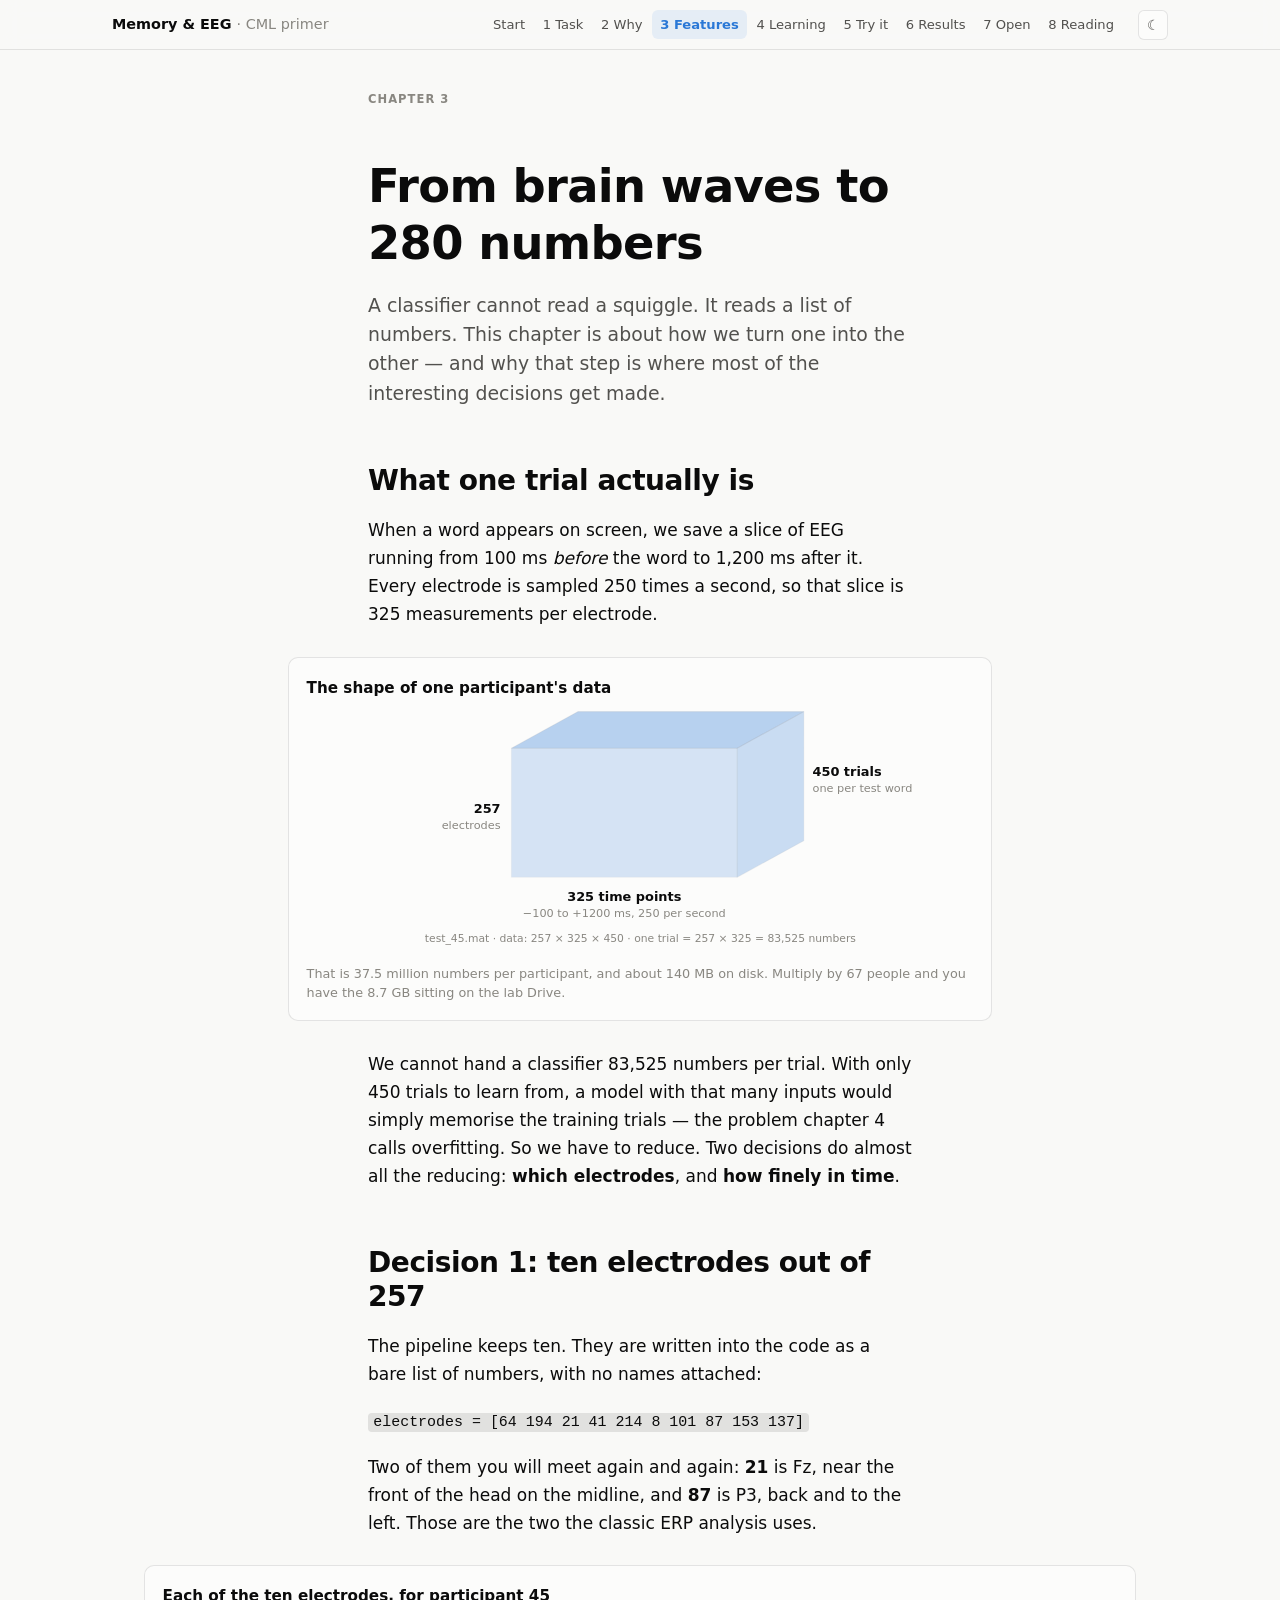
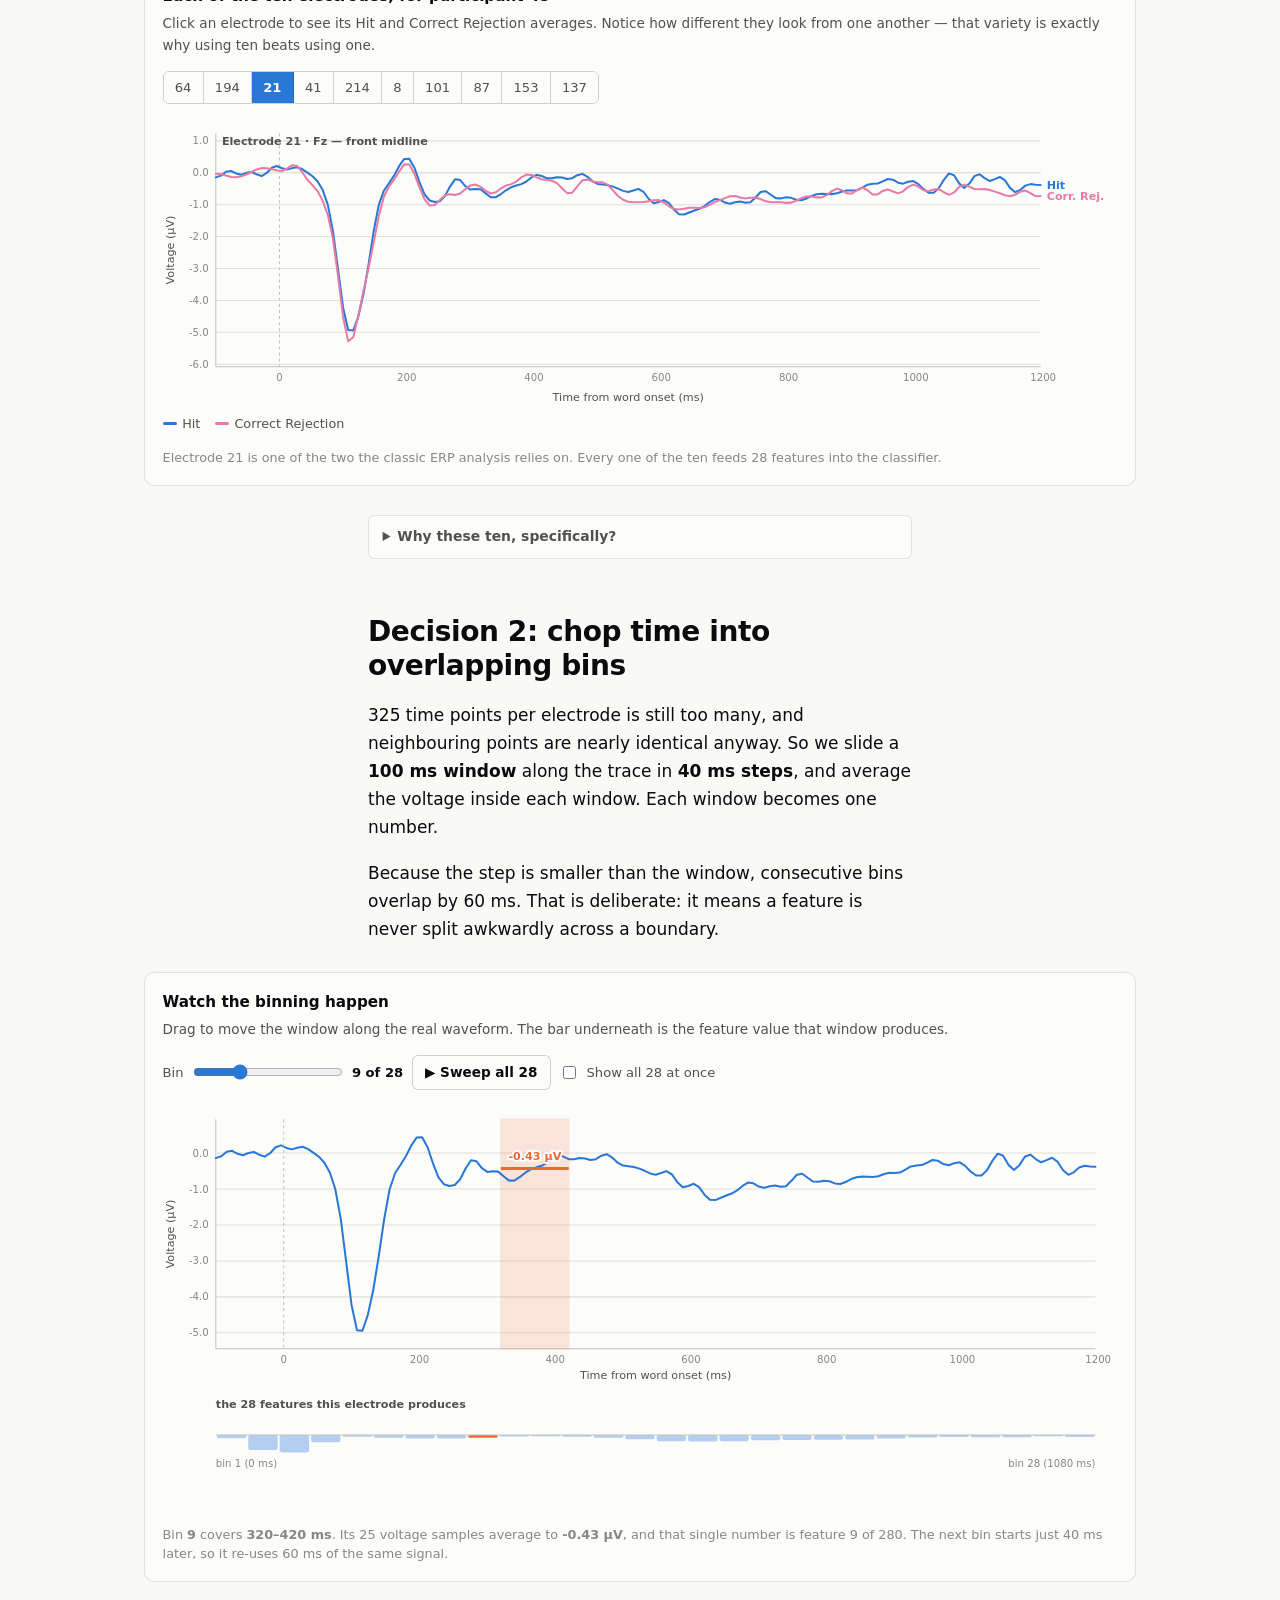
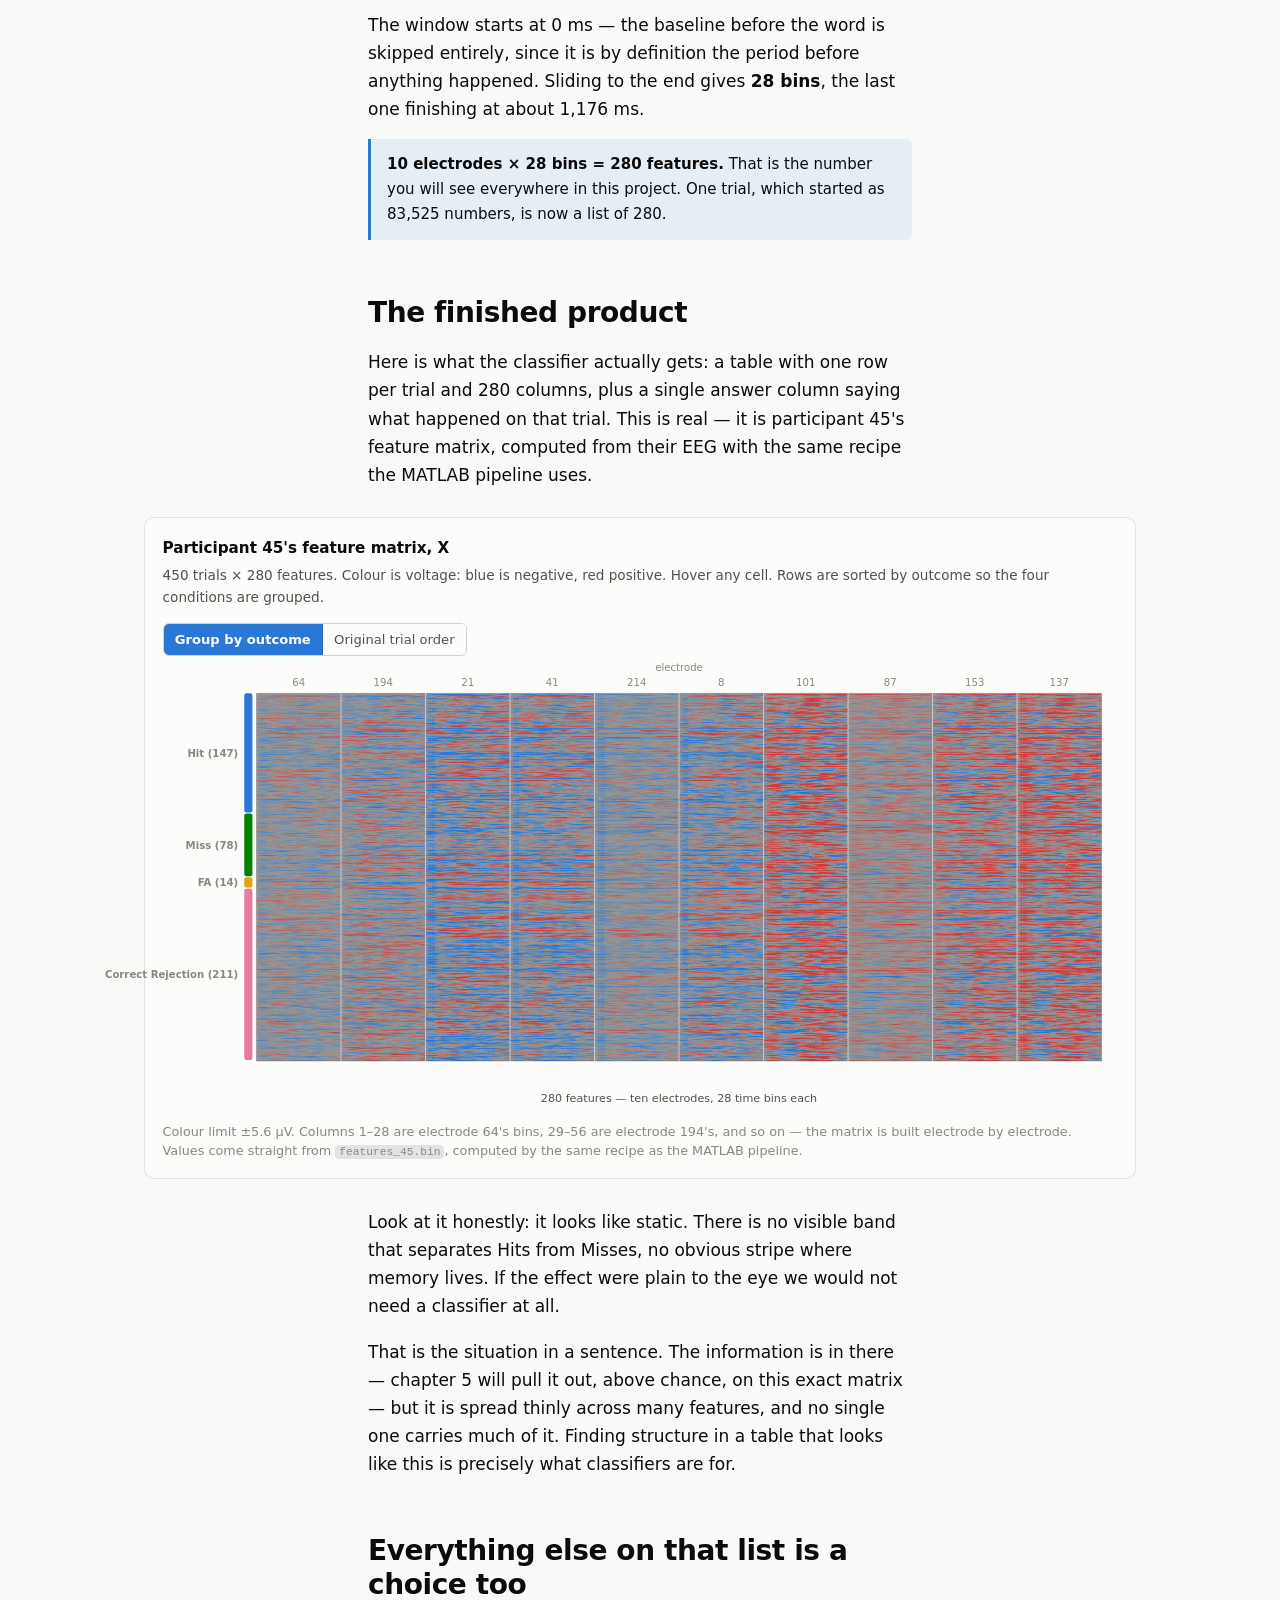
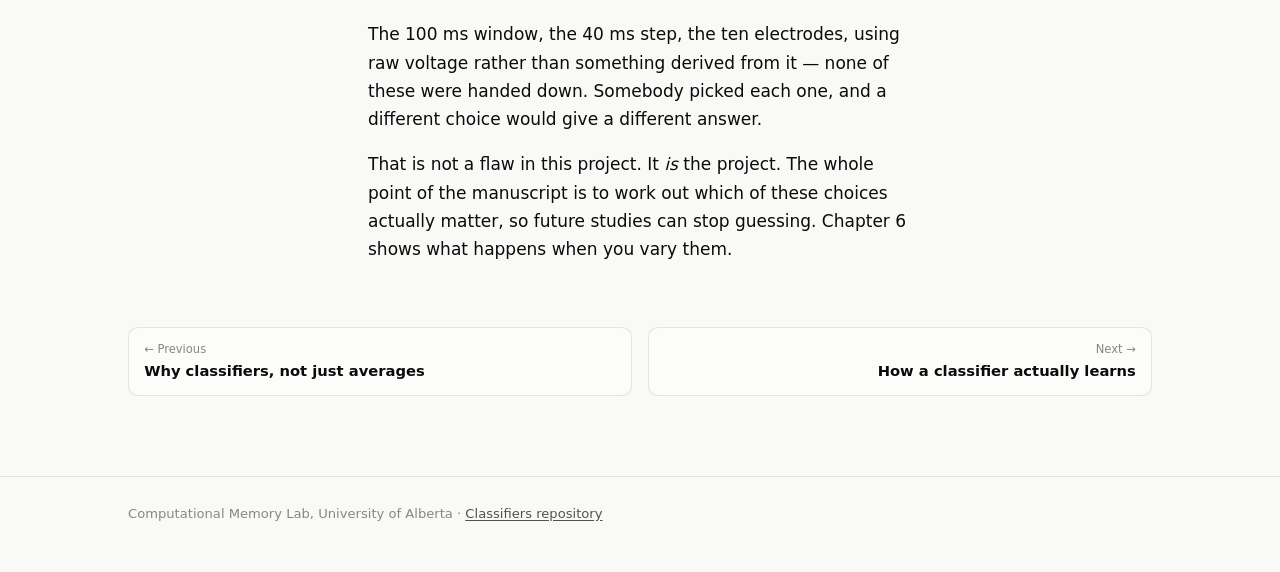
==== features.html @ 98e4c717 "Sync site from Classifiers @ 61164fe" ====
<!doctype html>
<html lang="en">
<head>
<meta charset="utf-8">
<meta name="viewport" content="width=device-width, initial-scale=1">
<title>3. From brain waves to 280 numbers | CML primer</title>
<meta name="description" content="How one trial of 257-channel EEG becomes the 280-number feature vector a classifier actually reads.">
<link rel="stylesheet" href="assets/site.css">
</head>
<body>

<header class="topbar">
  <a class="topbar__home" href="index.html">Memory &amp; EEG <span>· CML primer</span></a>
  <div class="topbar__spacer"></div>
  <nav class="topbar__nav" aria-label="Chapters"></nav>
  <button class="theme-toggle" type="button">☾</button>
</header>

<main class="wrap">
  <section style="padding: 2.5rem 0 0;">
    <div class="prose">
      <p class="eyebrow">Chapter 3</p>
      <h1>From brain waves to 280 numbers</h1>
      <p class="lede">
        A classifier cannot read a squiggle. It reads a list of numbers. This chapter is
        about how we turn one into the other — and why that step is where most of the
        interesting decisions get made.
      </p>
    </div>
  </section>

  <section class="chapter">
    <div class="prose">
      <h2>What one trial actually is</h2>
      <p>
        When a word appears on screen, we save a slice of EEG running from 100 ms
        <em>before</em> the word to 1,200 ms after it. Every electrode is sampled 250
        times a second, so that slice is 325 measurements per electrode.
      </p>
    </div>

    <div class="figure" style="max-width: 44rem;">
      <div class="figure__title">The shape of one participant's data</div>
      <div id="cube"></div>
      <div class="figure__note">
        That is 37.5 million numbers per participant, and about 140 MB on disk. Multiply
        by 67 people and you have the 8.7 GB sitting on the lab Drive.
      </div>
    </div>

    <div class="prose">
      <p>
        We cannot hand a classifier 83,525 numbers per trial. With only 450 trials to
        learn from, a model with that many inputs would simply memorise the training
        trials — the problem chapter 4 calls overfitting. So we have to reduce. Two
        decisions do almost all the reducing: <strong>which electrodes</strong>, and
        <strong>how finely in time</strong>.
      </p>
    </div>
  </section>

  <section class="chapter">
    <div class="prose">
      <h2>Decision 1: ten electrodes out of 257</h2>
      <p>
        The pipeline keeps ten. They are written into the code as a bare list of
        numbers, with no names attached:
      </p>
      <p><code>electrodes = [64 194 21 41 214 8 101 87 153 137]</code></p>
      <p>
        Two of them you will meet again and again: <strong>21</strong> is Fz, near the
        front of the head on the midline, and <strong>87</strong> is P3, back and to the
        left. Those are the two the classic ERP analysis uses.
      </p>
    </div>

    <div class="figure figure--wide">
      <div class="figure__title">Each of the ten electrodes, for participant 45</div>
      <div class="figure__sub">
        Click an electrode to see its Hit and Correct Rejection averages. Notice how
        different they look from one another — that variety is exactly why using ten
        beats using one.
      </div>
      <div class="controls" id="elec-controls"></div>
      <div id="elec-chart"></div>
      <div class="legend" id="elec-legend" style="margin-top:0.6rem"></div>
      <div class="figure__note" id="elec-note"></div>
    </div>

    <details class="aside" style="max-width:34rem;margin:1.4rem auto">
      <summary>Why these ten, specifically?</summary>
      <p class="small">
        Honest answer: to match the earlier study this project follows. The only note in
        the code says <em>“10 electrodes to match suchetas approach”</em>, referring to
        <a href="https://doi.org/10.1152/jn.00293.2020">Chakravarty et al. (2020)</a>.
        Whether a different ten — or all 257 — would do better is an open question, and
        one nobody has swept. It is on the list of unclaimed threads at the end of
        chapter 7, and it is a genuinely available project for a new student.
      </p>
    </details>
  </section>

  <section class="chapter">
    <div class="prose">
      <h2>Decision 2: chop time into overlapping bins</h2>
      <p>
        325 time points per electrode is still too many, and neighbouring points are
        nearly identical anyway. So we slide a <strong>100 ms window</strong> along the
        trace in <strong>40 ms steps</strong>, and average the voltage inside each
        window. Each window becomes one number.
      </p>
      <p>
        Because the step is smaller than the window, consecutive bins overlap by 60 ms.
        That is deliberate: it means a feature is never split awkwardly across a
        boundary.
      </p>
    </div>

    <div class="figure figure--wide">
      <div class="figure__title">Watch the binning happen</div>
      <div class="figure__sub">
        Drag to move the window along the real waveform. The bar underneath is the
        feature value that window produces.
      </div>
      <div class="controls">
        <label class="field">
          Bin
          <input type="range" id="bin-idx" min="0" max="27" value="8">
          <output id="bin-out"></output>
        </label>
        <button class="btn" id="bin-play">▶ Sweep all 28</button>
        <label class="field">
          <input type="checkbox" id="bin-all"> Show all 28 at once
        </label>
      </div>
      <div id="bin-chart"></div>
      <div class="figure__note" id="bin-note"></div>
    </div>

    <div class="prose">
      <p>
        The window starts at 0 ms — the baseline before the word is skipped entirely,
        since it is by definition the period before anything happened. Sliding to the end
        gives <strong>28 bins</strong>, the last one finishing at about 1,176 ms.
      </p>
      <div class="callout">
        <strong>10 electrodes × 28 bins = 280 features.</strong> That is the number you
        will see everywhere in this project. One trial, which started as 83,525 numbers,
        is now a list of 280.
      </div>
    </div>
  </section>

  <section class="chapter">
    <div class="prose">
      <h2>The finished product</h2>
      <p>
        Here is what the classifier actually gets: a table with one row per trial and 280
        columns, plus a single answer column saying what happened on that trial. This is
        real — it is participant 45's feature matrix, computed from their EEG with the
        same recipe the MATLAB pipeline uses.
      </p>
    </div>

    <div class="figure figure--wide">
      <div class="figure__title">Participant 45's feature matrix, X</div>
      <div class="figure__sub">
        450 trials × 280 features. Colour is voltage: blue is negative, red positive.
        Hover any cell. Rows are sorted by outcome so the four conditions are grouped.
      </div>
      <div class="controls" id="mat-controls"></div>
      <div id="matrix-chart"></div>
      <div class="figure__note" id="matrix-note"></div>
    </div>

    <div class="prose">
      <p>
        Look at it honestly: it looks like static. There is no visible band that
        separates Hits from Misses, no obvious stripe where memory lives. If the effect
        were plain to the eye we would not need a classifier at all.
      </p>
      <p>
        That is the situation in a sentence. The information is in there — chapter 5 will
        pull it out, above chance, on this exact matrix — but it is spread thinly across
        many features, and no single one carries much of it. Finding structure in a table
        that looks like this is precisely what classifiers are for.
      </p>
    </div>
  </section>

  <section class="chapter">
    <div class="prose">
      <h2>Everything else on that list is a choice too</h2>
      <p>
        The 100 ms window, the 40 ms step, the ten electrodes, using raw voltage rather
        than something derived from it — none of these were handed down. Somebody picked
        each one, and a different choice would give a different answer.
      </p>
      <p>
        That is not a flaw in this project. It <em>is</em> the project. The whole point of
        the manuscript is to work out which of these choices actually matter, so future
        studies can stop guessing. Chapter 6 shows what happens when you vary them.
      </p>
    </div>
  </section>

  <nav class="pager"></nav>
</main>

<footer class="footer">
  <div class="wrap">
    Computational Memory Lab, University of Alberta ·
    <a href="https://github.com/Computational-Memory-Lab/Classifiers">Classifiers repository</a>
  </div>
</footer>

<script type="module">
import {
  initChrome, loadJSON, loadBin, svgRoot, frame, scale, linePath, el,
  responsive, token, tooltip, mean,
} from './assets/site.js';

initChrome();
const tip = tooltip();

const E = await loadJSON('data/erp.json');
const F = await loadJSON('data/features_45.json');
const fbuf = await loadBin('data/features_45.bin');
const fraw = new Int16Array(fbuf);
const [nTrials, nFeat] = F.shape;
const X = (r, c) => fraw[r * nFeat + c] * F.scale;
const ELECS = F.electrodes;
const NBINS = F.binStartMs.length;

/* ================= data cube ================= */
{
  const host = document.getElementById('cube');
  responsive(host, () => {
    const w = 620, h = 230;
    const svg = svgRoot(host, w, h);
    const ox = 190, oy = 42, bw = 210, bh = 120, dx = 62, dy = -34;
    const face = (pts, fill, op) => el('polygon', {
      points: pts.map((p) => p.join(',')).join(' '),
      fill, opacity: op, stroke: token('--border-strong'), 'stroke-width': 1,
    }, svg);
    // front, top, side
    face([[ox, oy], [ox + bw, oy], [ox + bw, oy + bh], [ox, oy + bh]], token('--series-1'), 0.18);
    face([[ox, oy], [ox + dx, oy + dy], [ox + bw + dx, oy + dy], [ox + bw, oy]], token('--series-1'), 0.32);
    face([[ox + bw, oy], [ox + bw + dx, oy + dy], [ox + bw + dx, oy + bh + dy], [ox + bw, oy + bh]], token('--series-1'), 0.24);

    const lab = (x, y, t, anchor = 'middle', weight = 600, size = 12, fill = '--text-primary') =>
      el('text', { x, y, 'text-anchor': anchor, 'font-size': size, 'font-weight': weight,
        fill: token(fill) }, svg).textContent = t;

    lab(ox + bw / 2, oy + bh + 22, '325 time points', 'middle', 620);
    lab(ox + bw / 2, oy + bh + 37, '−100 to +1200 ms, 250 per second', 'middle', 400, 10.5, '--text-muted');
    lab(ox - 10, oy + bh / 2, '257', 'end', 620);
    lab(ox - 10, oy + bh / 2 + 15, 'electrodes', 'end', 400, 10.5, '--text-muted');
    lab(ox + bw + dx + 8, oy + dy + bh / 2, '450 trials', 'start', 620);
    lab(ox + bw + dx + 8, oy + dy + bh / 2 + 15, 'one per test word', 'start', 400, 10.5, '--text-muted');

    el('text', { x: w / 2, y: h - 8, 'text-anchor': 'middle', class: 'tick' }, svg)
      .textContent = 'test_45.mat  ·  data: 257 × 325 × 450  ·  one trial = 257 × 325 = 83,525 numbers';
  });
}

/* ================= per-electrode ERPs ================= */
{
  const host = document.getElementById('elec-chart');
  const ctrls = document.getElementById('elec-controls');
  const note = document.getElementById('elec-note');
  const legend = document.getElementById('elec-legend');
  let cur = 21;

  const NAMES = { 21: 'Fz — front midline', 87: 'P3 — left parietal' };
  ctrls.innerHTML = `<div class="segmented">${ELECS.map((e) =>
    `<button data-e="${e}" aria-pressed="${e === cur}">${e}</button>`).join('')}</div>`;
  ctrls.querySelectorAll('button').forEach((b) => {
    b.onclick = () => {
      cur = +b.dataset.e;
      ctrls.querySelectorAll('button').forEach((o) => o.setAttribute('aria-pressed', +o.dataset.e === cur));
      draw();
    };
  });
  legend.innerHTML = `
    <span class="legend__item"><span class="legend__swatch legend__swatch--line" style="background:${token('--c-hit')}"></span>Hit</span>
    <span class="legend__item"><span class="legend__swatch legend__swatch--line" style="background:${token('--c-cr')}"></span>Correct Rejection</span>`;

  let draw;
  draw = () => {
    const wave = E.channels[String(cur)];
    const w = 940, h = 280;
    const pad = { l: 52, r: 76, t: 14, b: 36 };
    const svg = svgRoot(host, w, h);
    const all = [...wave.Hit, ...wave.CR];
    const lo = Math.min(...all), hi = Math.max(...all);
    const m = (hi - lo) * 0.14;
    const xs = scale(E.times[0], E.times[E.times.length - 1], pad.l, w - pad.r);
    const ys = scale(lo - m, hi + m, h - pad.b, pad.t);
    frame(svg, w, h, pad, xs, ys, {
      xLabel: 'Time from word onset (ms)', yLabel: 'Voltage (µV)',
      xTicks: [0, 200, 400, 600, 800, 1000, 1200], yFmt: (v) => v.toFixed(1),
    });
    el('line', { x1: xs(0), x2: xs(0), y1: pad.t, y2: h - pad.b, stroke: token('--baseline'), 'stroke-dasharray': '3 3' }, svg);
    el('line', { x1: pad.l, x2: w - pad.r, y1: ys(0), y2: ys(0), stroke: token('--gridline') }, svg);
    for (const [key, col, label] of [['Hit', '--c-hit', 'Hit'], ['CR', '--c-cr', 'Corr. Rej.']]) {
      const pts = E.times.map((t, i) => [xs(t), ys(wave[key][i])]);
      el('path', { class: 'series-line', d: linePath(pts), stroke: token(col) }, svg);
      el('text', { class: 'direct-label', x: w - pad.r + 6, y: pts[pts.length - 1][1] + 4,
        fill: token(col) }, svg).textContent = label;
    }
    el('text', { x: pad.l + 6, y: pad.t + 12, class: 'axis-label', 'font-weight': 640 }, svg)
      .textContent = NAMES[cur] ? `Electrode ${cur} · ${NAMES[cur]}` : `Electrode ${cur}`;
    note.textContent = NAMES[cur]
      ? `Electrode ${cur} is one of the two the classic ERP analysis relies on. Every one of the ten feeds 28 features into the classifier.`
      : `Electrode ${cur}. The pipeline gives this the same weight as Fz and P3 — the classifier decides for itself which are worth listening to.`;
  };
  responsive(host, draw);
}

/* ================= binning ================= */
{
  const host = document.getElementById('bin-chart');
  const note = document.getElementById('bin-note');
  const slider = document.getElementById('bin-idx');
  const out = document.getElementById('bin-out');
  const showAll = document.getElementById('bin-all');
  const CH = 21;
  const wave = E.channels[String(CH)].Hit;

  const binValue = (b) => {
    const lo = F.binStartMs[b], hi = lo + F.binWidthMs;
    const inWin = E.times.map((t, i) => (t >= lo && t < hi ? i : -1)).filter((i) => i >= 0);
    return mean(inWin.map((i) => wave[i]));
  };
  const vals = Array.from({ length: NBINS }, (_, b) => binValue(b));

  let draw;
  draw = () => {
    const b = +slider.value;
    const lo = F.binStartMs[b], hi = lo + F.binWidthMs;
    out.textContent = `${b + 1} of 28`;
    const w = 940, h = 400;
    const pad = { l: 52, r: 22, t: 14, b: 160 };
    const svg = svgRoot(host, w, h);
    const xs = scale(E.times[0], E.times[E.times.length - 1], pad.l, w - pad.r);
    const lo0 = Math.min(...wave), hi0 = Math.max(...wave);
    const ys = scale(lo0 - 0.5, hi0 + 0.5, h - pad.b, pad.t);
    frame(svg, w, h, pad, xs, ys, {
      yLabel: 'Voltage (µV)', xTicks: [0, 200, 400, 600, 800, 1000, 1200], yFmt: (v) => v.toFixed(1),
    });
    el('text', { x: (pad.l + w - pad.r) / 2, y: h - pad.b + 30, 'text-anchor': 'middle', class: 'axis-label' }, svg)
      .textContent = 'Time from word onset (ms)';

    if (showAll.checked) {
      for (let k = 0; k < NBINS; k++) {
        const a = F.binStartMs[k];
        el('rect', { x: xs(a), y: pad.t, width: xs(a + F.binWidthMs) - xs(a), height: h - pad.b - pad.t,
          fill: token('--series-1'), opacity: 0.05, stroke: token('--series-1'), 'stroke-opacity': 0.25 }, svg);
      }
    }
    // the active window
    el('rect', { x: xs(lo), y: pad.t, width: xs(hi) - xs(lo), height: h - pad.b - pad.t,
      fill: token('--series-6'), opacity: 0.16, stroke: token('--series-6'), 'stroke-width': 1.5 }, svg);

    el('path', { class: 'series-line', d: linePath(E.times.map((t, i) => [xs(t), ys(wave[i])])),
      stroke: token('--c-hit') }, svg);
    // the mean line inside the window
    el('line', { x1: xs(lo), x2: xs(hi), y1: ys(vals[b]), y2: ys(vals[b]),
      stroke: token('--series-6'), 'stroke-width': 3 }, svg);
    el('text', { x: (xs(lo) + xs(hi)) / 2, y: ys(vals[b]) - 8, 'text-anchor': 'middle',
      'font-size': 11, 'font-weight': 640, fill: token('--series-6'), stroke: token('--surface-1'), 'stroke-width': 4, 'stroke-linejoin': 'round', style: 'paint-order:stroke fill' }, svg)
      .textContent = `${vals[b].toFixed(2)} µV`;
    el('line', { x1: xs(0), x2: xs(0), y1: pad.t, y2: h - pad.b, stroke: token('--baseline'), 'stroke-dasharray': '3 3' }, svg);

    // the resulting 28 features as a bar strip
    const by = h - 92, bh = 34;
    el('text', { x: pad.l, y: by - 10, class: 'axis-label', 'font-weight': 620 }, svg)
      .textContent = 'the 28 features this electrode produces';
    const cw = (w - pad.l - pad.r) / NBINS;
    const lim = Math.max(...vals.map(Math.abs));
    for (let k = 0; k < NBINS; k++) {
      const x = pad.l + k * cw;
      const v = vals[k];
      const hgt = (Math.abs(v) / lim) * (bh / 2);
      // 2px gap between adjacent fills, ends anchored to the zero baseline
      el('rect', {
        x: x + 1, width: Math.max(1, cw - 2),
        y: v >= 0 ? by + bh / 2 - hgt : by + bh / 2,
        height: Math.max(1, hgt), rx: 2,
        fill: token(k === b ? '--series-6' : '--series-1'),
        opacity: k === b ? 1 : (showAll.checked ? 0.75 : 0.35),
      }, svg);
    }
    el('line', { x1: pad.l, x2: w - pad.r, y1: by + bh / 2, y2: by + bh / 2, stroke: token('--baseline') }, svg);
    el('text', { x: pad.l, y: by + bh + 14, class: 'tick' }, svg).textContent = 'bin 1 (0 ms)';
    el('text', { x: w - pad.r, y: by + bh + 14, 'text-anchor': 'end', class: 'tick' }, svg).textContent = 'bin 28 (1080 ms)';

    note.innerHTML = `Bin <b>${b + 1}</b> covers <b>${lo}–${lo + F.binWidthMs} ms</b>. `
      + `Its 25 voltage samples average to <b>${vals[b].toFixed(2)} µV</b>, and that single number is `
      + `feature ${b + 1} of 280. The next bin starts just ${F.binStepMs} ms later, so it re-uses 60 ms of the same signal.`;
  };
  slider.addEventListener('input', draw);
  showAll.addEventListener('change', draw);
  let timer = null;
  document.getElementById('bin-play').onclick = (ev) => {
    if (timer) { clearInterval(timer); timer = null; ev.target.textContent = '▶ Sweep all 28'; return; }
    ev.target.textContent = '❚❚ Pause';
    slider.value = 0; draw();
    timer = setInterval(() => {
      const v = +slider.value;
      if (v >= 27) { clearInterval(timer); timer = null; ev.target.textContent = '▶ Sweep all 28'; return; }
      slider.value = v + 1; draw();
    }, 220);
  };
  responsive(host, draw);
}

/* ================= feature matrix heatmap ================= */
{
  const host = document.getElementById('matrix-chart');
  const ctrls = document.getElementById('mat-controls');
  const note = document.getElementById('matrix-note');
  const NAMES = { 1: 'Hit', 2: 'Miss', 3: 'Correct Rejection', 4: 'False Alarm' };
  const COLS = { 1: '--c-hit', 2: '--c-miss', 3: '--c-cr', 4: '--c-fa' };

  // sort rows by condition
  const order = [];
  for (const c of [1, 2, 4, 3]) F.labels.forEach((v, i) => { if (v === c) order.push(i); });

  let sortBy = 'cond';
  ctrls.innerHTML = `<div class="segmented" id="mat-sort">
      <button data-v="cond" aria-pressed="true">Group by outcome</button>
      <button data-v="orig" aria-pressed="false">Original trial order</button>
    </div>`;
  ctrls.querySelectorAll('#mat-sort button').forEach((b) => {
    b.onclick = () => {
      sortBy = b.dataset.v;
      ctrls.querySelectorAll('#mat-sort button').forEach((o) => o.setAttribute('aria-pressed', o.dataset.v === sortBy));
      draw();
    };
  });

  // robust colour limit
  const sample = [];
  for (let i = 0; i < nTrials; i += 3) for (let j = 0; j < nFeat; j += 3) sample.push(Math.abs(X(i, j)));
  sample.sort((a, b) => a - b);
  const lim = sample[Math.floor(sample.length * 0.97)];

  note.innerHTML = `Colour limit ±${lim.toFixed(1)} µV. Columns 1–28 are electrode ${ELECS[0]}'s bins, `
    + `29–56 are electrode ${ELECS[1]}'s, and so on — the matrix is built electrode by electrode. `
    + `Values come straight from <code>features_45.bin</code>, computed by the same recipe as the MATLAB pipeline.`;

  let draw;
  draw = () => {
    const w = 940, h = 430;
    const pad = { l: 92, r: 16, t: 22, b: 46 };
    const svg = svgRoot(host, w, h);
    const pw = w - pad.l - pad.r, ph = h - pad.t - pad.b;
    const rows = sortBy === 'cond' ? order : Array.from({ length: nTrials }, (_, i) => i);

    // render to a canvas for speed, then embed
    const cvs = document.createElement('canvas');
    cvs.width = nFeat; cvs.height = nTrials;
    const ctx = cvs.getContext('2d');
    const img = ctx.createImageData(nFeat, nTrials);
    // diverging blue <-> red with a neutral midpoint
    for (let r = 0; r < nTrials; r++) {
      for (let c = 0; c < nFeat; c++) {
        const v = Math.max(-1, Math.min(1, X(rows[r], c) / lim));
        const t = (v + 1) / 2;
        // blue (42,120,214) -> neutral (150,150,148) -> red (208,59,59)
        let R, G, B;
        if (t < 0.5) {
          const u = t * 2;
          R = 42 + (150 - 42) * u; G = 120 + (150 - 120) * u; B = 214 + (148 - 214) * u;
        } else {
          const u = (t - 0.5) * 2;
          R = 150 + (208 - 150) * u; G = 150 + (59 - 150) * u; B = 148 + (59 - 148) * u;
        }
        const o = (r * nFeat + c) * 4;
        img.data[o] = R; img.data[o + 1] = G; img.data[o + 2] = B; img.data[o + 3] = 255;
      }
    }
    ctx.putImageData(img, 0, 0);
    el('image', {
      x: pad.l, y: pad.t, width: pw, height: ph,
      href: cvs.toDataURL(), preserveAspectRatio: 'none',
      style: 'image-rendering:pixelated',
    }, svg);
    el('rect', { x: pad.l, y: pad.t, width: pw, height: ph, fill: 'none', stroke: token('--border-strong') }, svg);

    // electrode boundaries
    for (let e = 1; e < ELECS.length; e++) {
      const x = pad.l + (e * NBINS / nFeat) * pw;
      el('line', { x1: x, x2: x, y1: pad.t, y2: pad.t + ph, stroke: token('--surface-1'), 'stroke-width': 1, opacity: 0.55 }, svg);
    }
    ELECS.forEach((e, i) => {
      const x = pad.l + ((i + 0.5) * NBINS / nFeat) * pw;
      el('text', { x, y: pad.t - 7, 'text-anchor': 'middle', class: 'tick' }, svg).textContent = e;
    });
    el('text', { x: pad.l + pw / 2, y: h - 6, 'text-anchor': 'middle', class: 'axis-label' }, svg)
      .textContent = '280 features — ten electrodes, 28 time bins each';
    el('text', { x: pad.l + pw / 2, y: pad.t - 22, 'text-anchor': 'middle', class: 'tick' }, svg)
      .textContent = 'electrode';

    // condition ribbon
    if (sortBy === 'cond') {
      let y = pad.t;
      for (const c of [1, 2, 4, 3]) {
        const n = F.labels.filter((v) => v === c).length;
        const hh = (n / nTrials) * ph;
        el('rect', { x: pad.l - 12, y, width: 8, height: Math.max(1, hh - 1), rx: 2, fill: token(COLS[c]) }, svg);
        if (hh > 13) {
          el('text', { x: pad.l - 18, y: y + hh / 2 + 3.5, 'text-anchor': 'end', class: 'tick',
            fill: token('--text-secondary'), 'font-weight': 600 }, svg).textContent = `${NAMES[c]} (${n})`;
        } else {
          el('text', { x: pad.l - 18, y: y + hh / 2 + 3.5, 'text-anchor': 'end', class: 'tick',
            fill: token(COLS[c]), 'font-weight': 600 }, svg).textContent = `FA (${n})`;
        }
        y += hh;
      }
    } else {
      el('text', { x: pad.l - 10, y: pad.t + ph / 2, 'text-anchor': 'middle', class: 'axis-label',
        transform: `rotate(-90 ${pad.l - 10} ${pad.t + ph / 2})` }, svg).textContent = '450 trials, as recorded';
    }

    // colour key
    const kx = w - pad.r - 130, ky = pad.t + 6;
    const defs = el('defs', {}, svg);
    const g = el('linearGradient', { id: 'divg', x1: '0', x2: '1' }, defs);
    el('stop', { offset: '0', 'stop-color': 'rgb(42,120,214)' }, g);
    el('stop', { offset: '0.5', 'stop-color': 'rgb(150,150,148)' }, g);
    el('stop', { offset: '1', 'stop-color': 'rgb(208,59,59)' }, g);

    // hover
    const hit = el('rect', { x: pad.l, y: pad.t, width: pw, height: ph, fill: 'transparent', style: 'cursor:crosshair' }, svg);
    hit.addEventListener('pointermove', (ev) => {
      const box = svg.getBoundingClientRect();
      const fx = ((ev.clientX - box.left) / box.width) * w;
      const fy = ((ev.clientY - box.top) / box.height) * h;
      const c = Math.floor(((fx - pad.l) / pw) * nFeat);
      const r = Math.floor(((fy - pad.t) / ph) * nTrials);
      if (c < 0 || c >= nFeat || r < 0 || r >= nTrials) return;
      const trialIdx = rows[r];
      const e = ELECS[Math.floor(c / NBINS)];
      const b = c % NBINS;
      const code = F.labels[trialIdx];
      tip.show(
        `<b>Trial ${trialIdx + 1}</b> — <span style="color:${token(COLS[code])}">${NAMES[code]}</span><br>`
        + `electrode <b>${e}</b>, bin <b>${b + 1}</b> (${F.binStartMs[b]}–${F.binStartMs[b] + F.binWidthMs} ms)<br>`
        + `value: <b>${X(trialIdx, c).toFixed(2)} µV</b><br>`
        + `<span style="opacity:.6">feature ${c + 1} of 280</span>`,
        ev.clientX, ev.clientY,
      );
    });
    hit.addEventListener('pointerleave', () => tip.hide());
  };
  responsive(host, draw);
}
</script>
</body>
</html>
---- assets/site.css ----
/* Shared design tokens and layout for the lab primer site.
   Colours come from the validated data-viz palette; the categorical slots are
   used in a fixed order so a condition keeps its colour across every chart. */

:root {
  color-scheme: light;

  --surface-1: #fcfcfb;
  --page: #f9f9f7;
  --raised: #ffffff;
  --text-primary: #0b0b0b;
  --text-secondary: #52514e;
  --text-muted: #898781;
  --gridline: #e1e0d9;
  --baseline: #c3c2b7;
  --border: rgba(11, 11, 11, 0.10);
  --border-strong: rgba(11, 11, 11, 0.18);

  /* categorical slots, fixed order */
  --series-1: #2a78d6;  /* blue    */
  --series-2: #008300;  /* green   */
  --series-3: #e87ba4;  /* magenta */
  --series-4: #eda100;  /* yellow  */
  --series-5: #1baf7a;  /* aqua    */
  --series-6: #eb6834;  /* orange  */
  --series-7: #4a3aa7;  /* violet  */
  --series-8: #e34948;  /* red     */

  /* the four trial outcomes keep these colours everywhere on the site */
  --c-hit: var(--series-1);
  --c-miss: var(--series-2);
  --c-cr: var(--series-3);
  --c-fa: var(--series-4);

  --good: #0ca30c;
  --warning: #fab219;
  --critical: #d03b3b;

  --accent: #2a78d6;
  --accent-wash: rgba(42, 120, 214, 0.09);

  --radius: 10px;
  --radius-sm: 6px;
  --measure: 34rem;
  --sans: system-ui, -apple-system, "Segoe UI", sans-serif;
  --mono: ui-monospace, SFMono-Regular, Menlo, Consolas, monospace;
}

@media (prefers-color-scheme: dark) {
  :root:where(:not([data-theme="light"])) {
    color-scheme: dark;
    --surface-1: #1a1a19;
    --page: #0d0d0d;
    --raised: #202020;
    --text-primary: #ffffff;
    --text-secondary: #c3c2b7;
    --text-muted: #898781;
    --gridline: #2c2c2a;
    --baseline: #383835;
    --border: rgba(255, 255, 255, 0.10);
    --border-strong: rgba(255, 255, 255, 0.20);

    --series-1: #3987e5;
    --series-2: #008300;
    --series-3: #d55181;
    --series-4: #c98500;
    --series-5: #199e70;
    --series-6: #d95926;
    --series-7: #9085e9;
    --series-8: #e66767;

    --accent: #3987e5;
    --accent-wash: rgba(57, 135, 229, 0.16);
  }
}

:root[data-theme="dark"] {
  color-scheme: dark;
  --surface-1: #1a1a19;
  --page: #0d0d0d;
  --raised: #202020;
  --text-primary: #ffffff;
  --text-secondary: #c3c2b7;
  --text-muted: #898781;
  --gridline: #2c2c2a;
  --baseline: #383835;
  --border: rgba(255, 255, 255, 0.10);
  --border-strong: rgba(255, 255, 255, 0.20);

  --series-1: #3987e5;
  --series-2: #008300;
  --series-3: #d55181;
  --series-4: #c98500;
  --series-5: #199e70;
  --series-6: #d95926;
  --series-7: #9085e9;
  --series-8: #e66767;

  --accent: #3987e5;
  --accent-wash: rgba(57, 135, 229, 0.16);
}

* { box-sizing: border-box; }

html { scroll-behavior: smooth; }
@media (prefers-reduced-motion: reduce) {
  html { scroll-behavior: auto; }
  *, *::before, *::after { animation-duration: 0.01ms !important; transition-duration: 0.01ms !important; }
}

body {
  margin: 0;
  background: var(--page);
  color: var(--text-primary);
  font-family: var(--sans);
  font-size: 17px;
  line-height: 1.65;
  -webkit-font-smoothing: antialiased;
}

/* ---------- top bar ---------- */

.topbar {
  position: sticky;
  top: 0;
  z-index: 40;
  display: flex;
  align-items: center;
  gap: 1rem;
  padding: 0.6rem max(1rem, 50vw - 33rem);
  background: color-mix(in srgb, var(--page) 88%, transparent);
  backdrop-filter: blur(10px);
  border-bottom: 1px solid var(--border);
}

.topbar__home {
  font-weight: 620;
  font-size: 0.9rem;
  color: var(--text-primary);
  text-decoration: none;
  white-space: nowrap;
}
.topbar__home span { color: var(--text-muted); font-weight: 400; }

.topbar__spacer { flex: 1; }

.topbar__nav {
  display: flex;
  gap: 0.1rem;
  overflow-x: auto;
  scrollbar-width: none;
  /* Without this a flex item refuses to shrink below its content width, so the
     nav would push the whole page wider than the viewport on a phone. */
  min-width: 0;
}
.topbar__nav::-webkit-scrollbar { display: none; }

.topbar__nav a {
  padding: 0.25rem 0.5rem;
  border-radius: var(--radius-sm);
  font-size: 0.82rem;
  color: var(--text-secondary);
  text-decoration: none;
  white-space: nowrap;
}
.topbar__nav a:hover { background: var(--border); color: var(--text-primary); }
.topbar__nav a[aria-current="page"] { background: var(--accent-wash); color: var(--accent); font-weight: 600; }

.theme-toggle {
  flex: none;
  width: 30px; height: 30px;
  display: grid; place-items: center;
  border: 1px solid var(--border);
  border-radius: var(--radius-sm);
  background: var(--surface-1);
  color: var(--text-secondary);
  cursor: pointer;
  font-size: 0.85rem;
}
.theme-toggle:hover { color: var(--text-primary); border-color: var(--border-strong); }

/* ---------- layout ---------- */

.wrap { max-width: 66rem; margin: 0 auto; padding: 0 1rem; }

main { padding-bottom: 6rem; }

.prose { max-width: var(--measure); margin-inline: auto; }
.prose > * + * { margin-top: 1.05em; }

h1, h2, h3 { line-height: 1.22; letter-spacing: -0.015em; margin: 0; }
h1 { font-size: clamp(2rem, 5vw, 2.9rem); font-weight: 680; }
h2 { font-size: clamp(1.4rem, 3vw, 1.75rem); font-weight: 650; }
h3 { font-size: 1.08rem; font-weight: 640; }

p { margin: 0; }
a { color: var(--accent); text-underline-offset: 2px; }

.lede { font-size: 1.18rem; line-height: 1.55; color: var(--text-secondary); }

.eyebrow {
  font-size: 0.72rem;
  font-weight: 660;
  letter-spacing: 0.09em;
  text-transform: uppercase;
  color: var(--text-muted);
}

section.chapter { margin-top: 3.5rem; }
section.chapter > .prose > h2 { margin-bottom: 0.2rem; }

hr.rule { border: 0; border-top: 1px solid var(--border); margin: 3rem 0; }

/* Side-by-side figure panels that collapse to one column on narrow screens. */
.split { display: grid; gap: 1.2rem; align-items: start; }
.split--wide-left { grid-template-columns: 1.35fr 1fr; }
.split--roc { grid-template-columns: 1.3fr 1fr; }
.split--panel { grid-template-columns: 1fr 340px; }
.split--even { grid-template-columns: 1fr 1fr; }
@media (max-width: 820px) {
  .split { grid-template-columns: 1fr; }
}

/* ---------- reusable blocks ---------- */

.card {
  background: var(--surface-1);
  border: 1px solid var(--border);
  border-radius: var(--radius);
  padding: 1.1rem 1.2rem;
}

.figure {
  margin: 1.8rem auto;
  max-width: 52rem;
  background: var(--surface-1);
  border: 1px solid var(--border);
  border-radius: var(--radius);
  padding: 1.1rem;
}
.figure--wide { max-width: 62rem; }
.figure__title { font-weight: 640; font-size: 0.95rem; margin-bottom: 0.15rem; }
.figure__sub { font-size: 0.85rem; color: var(--text-secondary); margin-bottom: 0.9rem; }
.figure__note { font-size: 0.8rem; color: var(--text-muted); margin-top: 0.85rem; line-height: 1.5; }

.callout {
  border-left: 3px solid var(--accent);
  background: var(--accent-wash);
  padding: 0.85rem 1rem;
  border-radius: 0 var(--radius-sm) var(--radius-sm) 0;
  font-size: 0.94rem;
}
.callout strong { font-weight: 640; }
.callout--warn { border-left-color: var(--warning); background: color-mix(in srgb, var(--warning) 10%, transparent); }

.keypoint {
  border: 1px solid var(--border);
  border-left: 3px solid var(--good);
  border-radius: 0 var(--radius-sm) var(--radius-sm) 0;
  background: var(--surface-1);
  padding: 0.85rem 1rem;
  font-size: 0.94rem;
}

/* ---------- controls ---------- */

.controls {
  display: flex;
  flex-wrap: wrap;
  align-items: center;
  gap: 0.55rem;
  margin-bottom: 0.95rem;
}

.btn {
  font: inherit;
  font-size: 0.85rem;
  font-weight: 560;
  padding: 0.34rem 0.75rem;
  border-radius: var(--radius-sm);
  border: 1px solid var(--border-strong);
  background: var(--surface-1);
  color: var(--text-primary);
  cursor: pointer;
}
.btn:hover { border-color: var(--accent); color: var(--accent); }
.btn:disabled { opacity: 0.45; cursor: not-allowed; }
.btn--primary { background: var(--accent); border-color: var(--accent); color: #fff; }
.btn--primary:hover { filter: brightness(1.08); color: #fff; }

.segmented {
  display: inline-flex;
  border: 1px solid var(--border-strong);
  border-radius: var(--radius-sm);
  overflow: hidden;
}
.segmented button {
  font: inherit;
  font-size: 0.82rem;
  padding: 0.3rem 0.7rem;
  border: 0;
  border-right: 1px solid var(--border-strong);
  background: var(--surface-1);
  color: var(--text-secondary);
  cursor: pointer;
}
.segmented button:last-child { border-right: 0; }
.segmented button:hover { color: var(--text-primary); }
.segmented button[aria-pressed="true"] { background: var(--accent); color: #fff; font-weight: 600; }

.field { display: inline-flex; align-items: center; gap: 0.45rem; font-size: 0.82rem; color: var(--text-secondary); }
.field input[type="range"] { width: 150px; accent-color: var(--accent); }
.field select {
  font: inherit; font-size: 0.82rem;
  padding: 0.25rem 0.4rem;
  border-radius: var(--radius-sm);
  border: 1px solid var(--border-strong);
  background: var(--surface-1);
  color: var(--text-primary);
}
.field output { font-variant-numeric: tabular-nums; color: var(--text-primary); font-weight: 600; min-width: 3.2em; }

/* ---------- legend ---------- */

.legend { display: flex; flex-wrap: wrap; gap: 0.9rem; font-size: 0.8rem; color: var(--text-secondary); }
.legend__item { display: inline-flex; align-items: center; gap: 0.35rem; }
.legend__swatch { width: 11px; height: 11px; border-radius: 3px; flex: none; }
.legend__swatch--line { height: 3px; width: 14px; border-radius: 2px; }

/* ---------- stat tiles ---------- */

.stats { display: grid; gap: 0.7rem; grid-template-columns: repeat(auto-fit, minmax(9rem, 1fr)); }
.stat {
  background: var(--surface-1);
  border: 1px solid var(--border);
  border-radius: var(--radius);
  padding: 0.8rem 0.9rem;
}
.stat__value { font-size: 1.7rem; font-weight: 660; letter-spacing: -0.02em; line-height: 1.1; }
.stat__label { font-size: 0.76rem; color: var(--text-muted); margin-top: 0.15rem; }

/* ---------- tables ---------- */

.table-scroll { overflow-x: auto; }
table.data {
  width: 100%;
  border-collapse: collapse;
  font-size: 0.85rem;
  font-variant-numeric: tabular-nums;
}
/* Numbers must not wrap (a CI like [0.566, 0.594] breaking in half is awful),
   so nowrap is the default. Tables whose cells hold sentences need the
   --prose modifier or they get clipped instead of wrapping. */
table.data th, table.data td {
  text-align: right;
  padding: 0.42rem 0.6rem;
  border-bottom: 1px solid var(--border);
  white-space: nowrap;
  vertical-align: top;
}

table.data--prose th, table.data--prose td { white-space: normal; }
table.data--prose td { line-height: 1.5; }
table.data th:first-child, table.data td:first-child { text-align: left; }
table.data thead th {
  font-size: 0.72rem;
  text-transform: uppercase;
  letter-spacing: 0.05em;
  color: var(--text-muted);
  font-weight: 620;
  border-bottom: 1px solid var(--baseline);
}
table.data tbody tr:hover { background: var(--border); }
table.data td.num { font-weight: 560; }

/* ---------- chapter cards on the index ---------- */

.cards { display: grid; gap: 0.85rem; grid-template-columns: repeat(auto-fit, minmax(15rem, 1fr)); }
.cards a {
  display: block;
  text-decoration: none;
  color: inherit;
  background: var(--surface-1);
  border: 1px solid var(--border);
  border-radius: var(--radius);
  padding: 1rem 1.1rem;
  transition: border-color 0.12s, transform 0.12s;
}
.cards a:hover { border-color: var(--accent); transform: translateY(-2px); }
.cards .n { font-size: 0.72rem; font-weight: 660; color: var(--accent); letter-spacing: 0.06em; }
.cards h3 { margin: 0.3rem 0 0.25rem; }
.cards p { font-size: 0.87rem; color: var(--text-secondary); line-height: 1.5; }

/* ---------- chapter footer nav ---------- */

.pager { display: flex; justify-content: space-between; gap: 1rem; margin-top: 4rem; }
.pager a {
  flex: 1;
  text-decoration: none;
  color: inherit;
  border: 1px solid var(--border);
  border-radius: var(--radius);
  padding: 0.75rem 0.95rem;
  background: var(--surface-1);
}
.pager a:hover { border-color: var(--accent); }
.pager .dir { font-size: 0.72rem; color: var(--text-muted); }
.pager .ttl { font-weight: 600; font-size: 0.92rem; }
.pager .next { text-align: right; }

/* ---------- svg chart primitives ---------- */

svg.chart { display: block; width: 100%; height: auto; overflow: visible; }
svg.chart .grid { stroke: var(--gridline); stroke-width: 1; }
svg.chart .axis { stroke: var(--baseline); stroke-width: 1; }
svg.chart .tick { fill: var(--text-muted); font-size: 10px; }
svg.chart .axis-label { fill: var(--text-secondary); font-size: 11px; }
svg.chart .series-line { fill: none; stroke-width: 2; stroke-linejoin: round; stroke-linecap: round; }
svg.chart .direct-label { font-size: 11px; font-weight: 600; }

.tooltip {
  position: fixed;
  z-index: 60;
  pointer-events: none;
  background: var(--raised);
  border: 1px solid var(--border-strong);
  border-radius: var(--radius-sm);
  padding: 0.4rem 0.55rem;
  font-size: 0.78rem;
  line-height: 1.45;
  box-shadow: 0 6px 20px rgba(0, 0, 0, 0.16);
  opacity: 0;
  transition: opacity 0.1s;
  max-width: 16rem;
}
.tooltip[data-show] { opacity: 1; }
.tooltip b { font-weight: 640; }

/* ---------- misc ---------- */

code, .mono { font-family: var(--mono); font-size: 0.88em; }
code {
  background: var(--border);
  padding: 0.1em 0.35em;
  border-radius: 4px;
}
.muted { color: var(--text-muted); }
.small { font-size: 0.85rem; }
.nowrap { white-space: nowrap; }

.sr-only {
  position: absolute; width: 1px; height: 1px;
  padding: 0; margin: -1px; overflow: hidden;
  clip: rect(0, 0, 0, 0); white-space: nowrap; border: 0;
}

details.aside {
  border: 1px solid var(--border);
  border-radius: var(--radius-sm);
  padding: 0.6rem 0.85rem;
  background: var(--surface-1);
  font-size: 0.9rem;
}
details.aside summary { cursor: pointer; font-weight: 600; font-size: 0.87rem; color: var(--text-secondary); }
details.aside summary:hover { color: var(--accent); }
details.aside > *:not(summary) { margin-top: 0.7rem; }

.footer {
  border-top: 1px solid var(--border);
  margin-top: 5rem;
  padding: 1.6rem 0 3rem;
  font-size: 0.82rem;
  color: var(--text-muted);
}
.footer a { color: var(--text-secondary); }
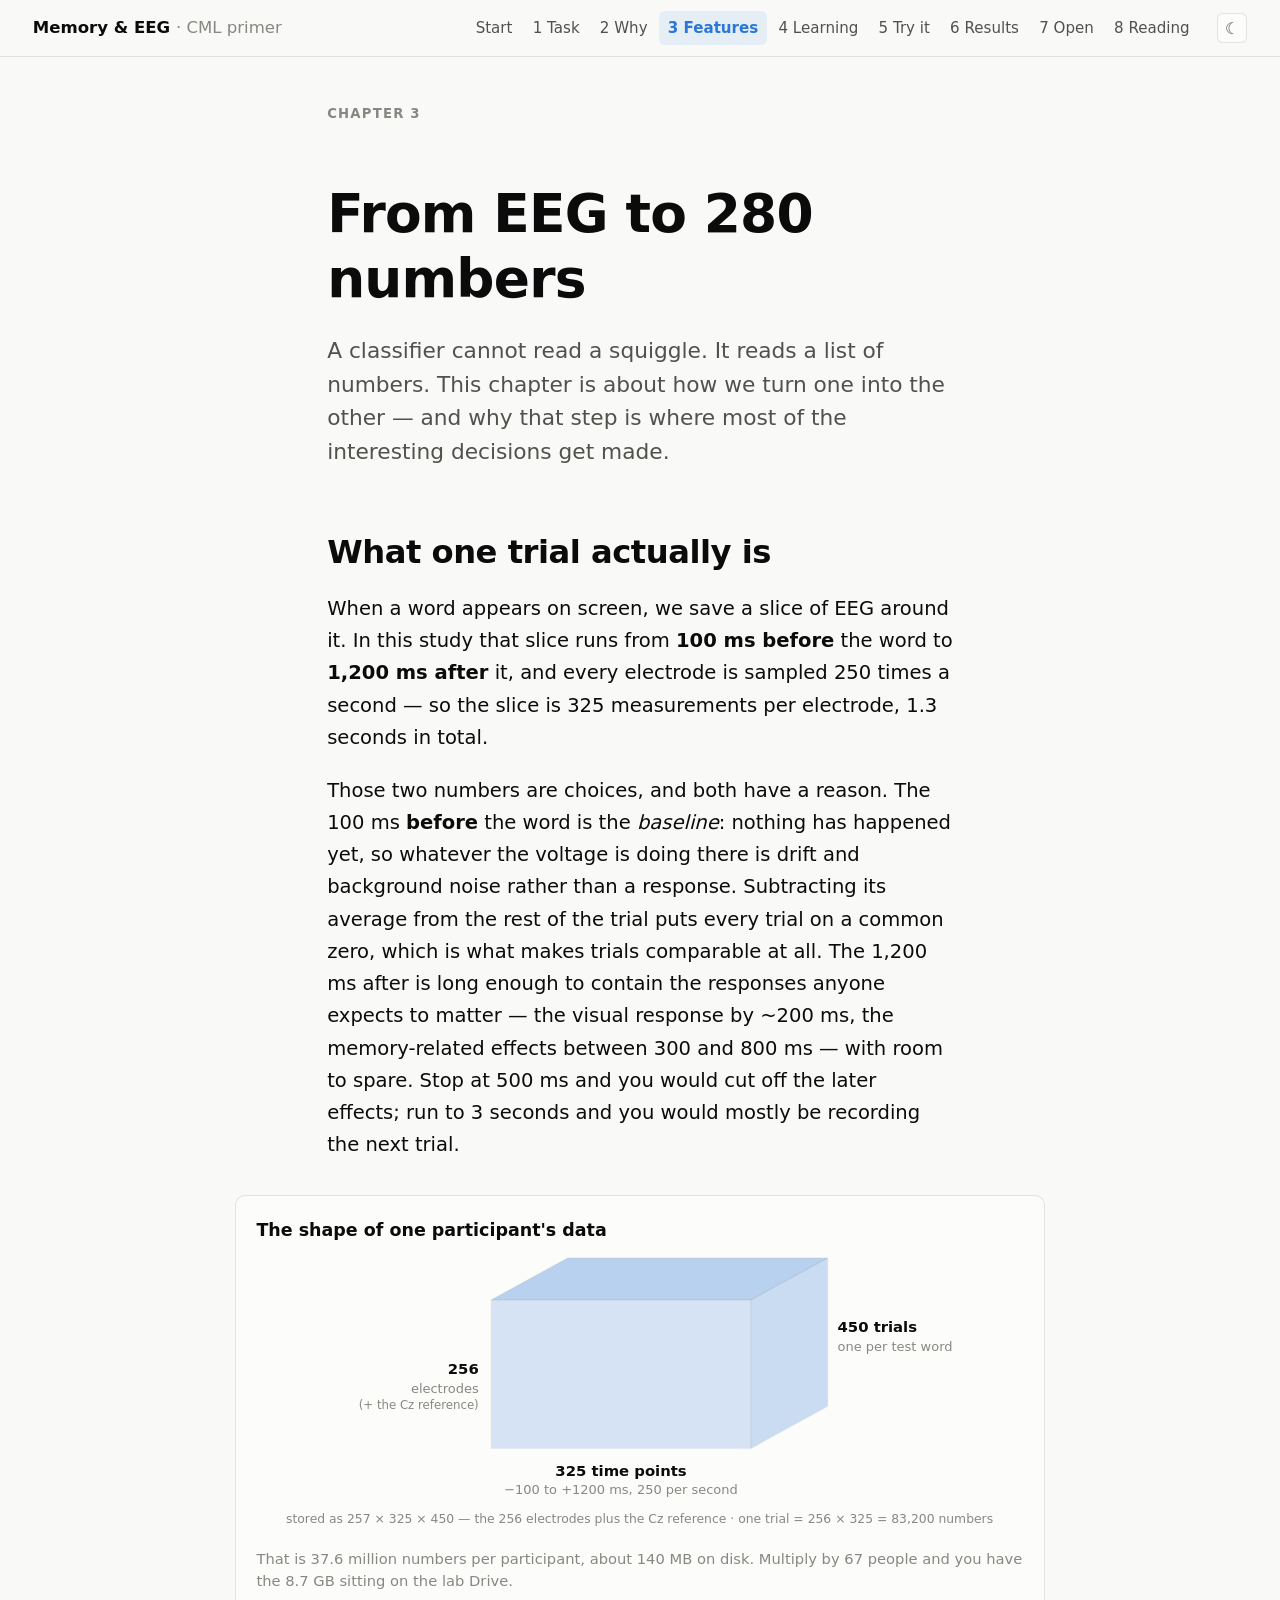
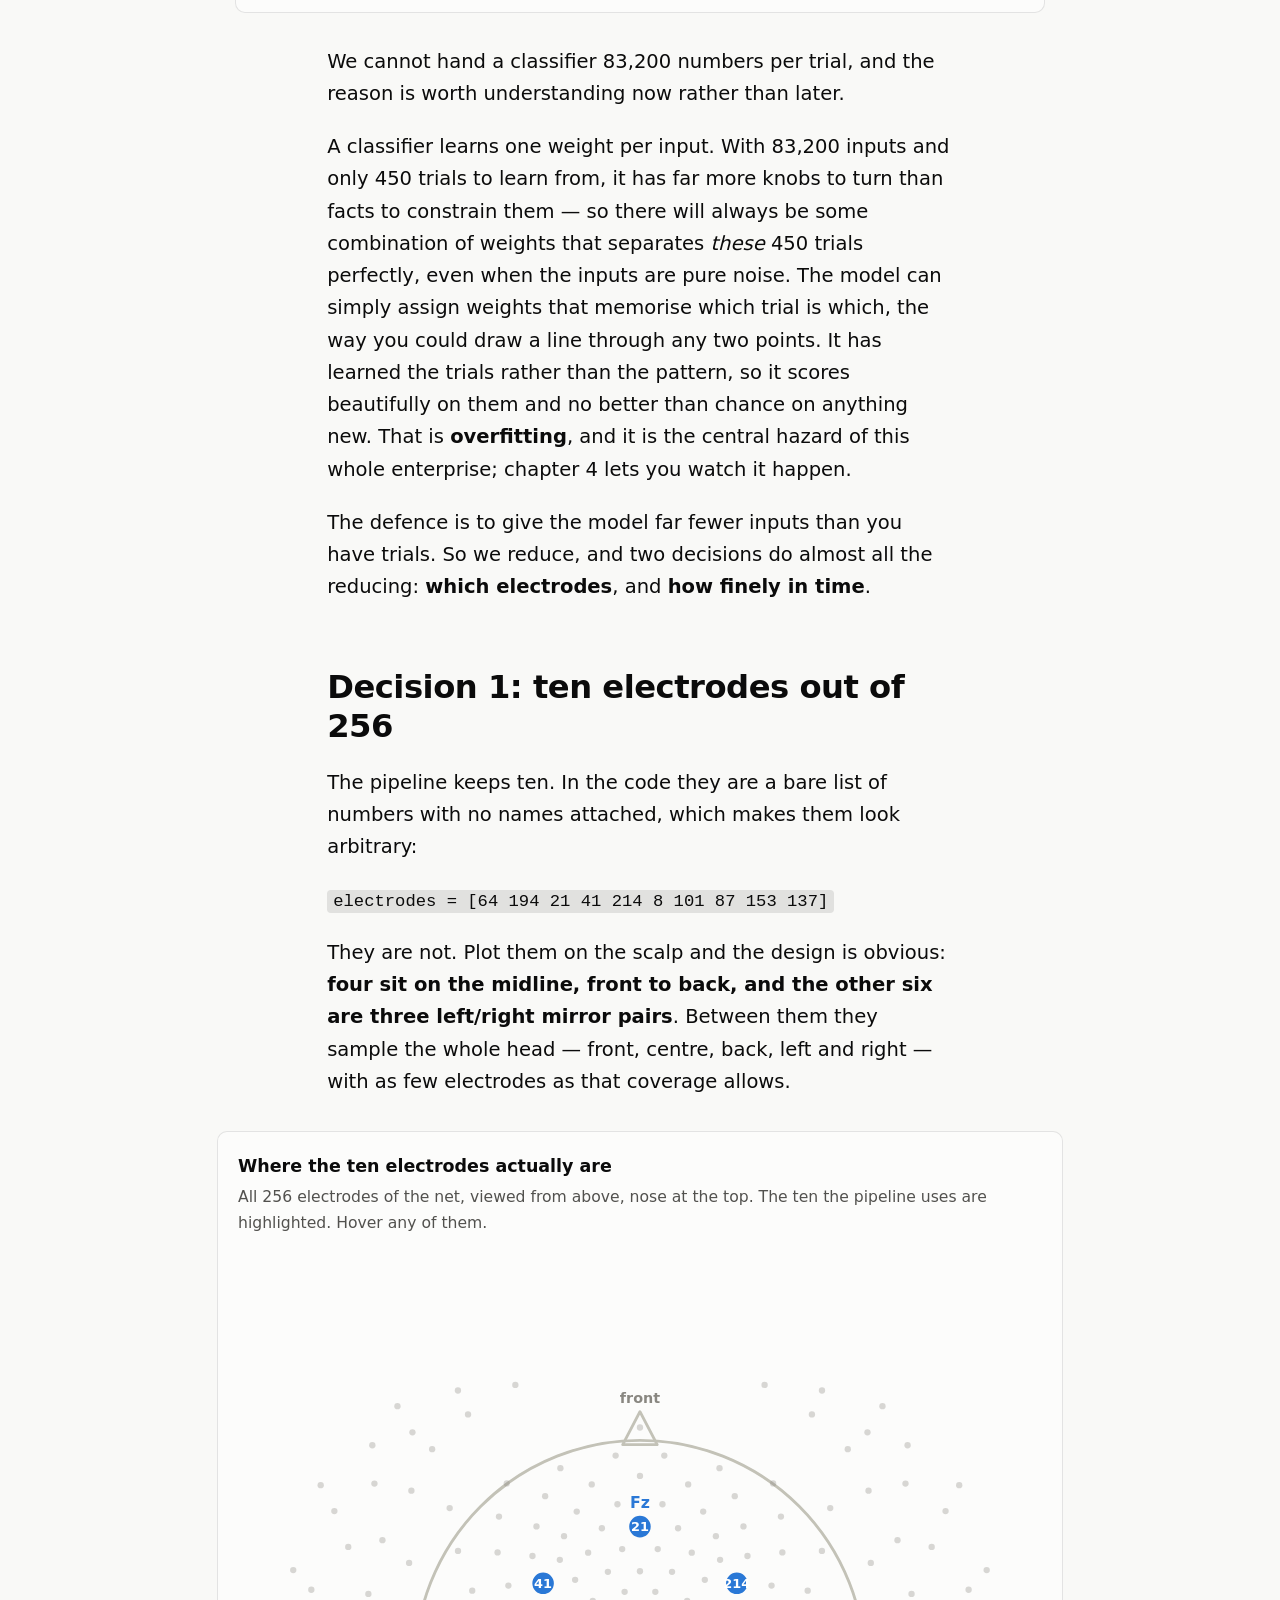
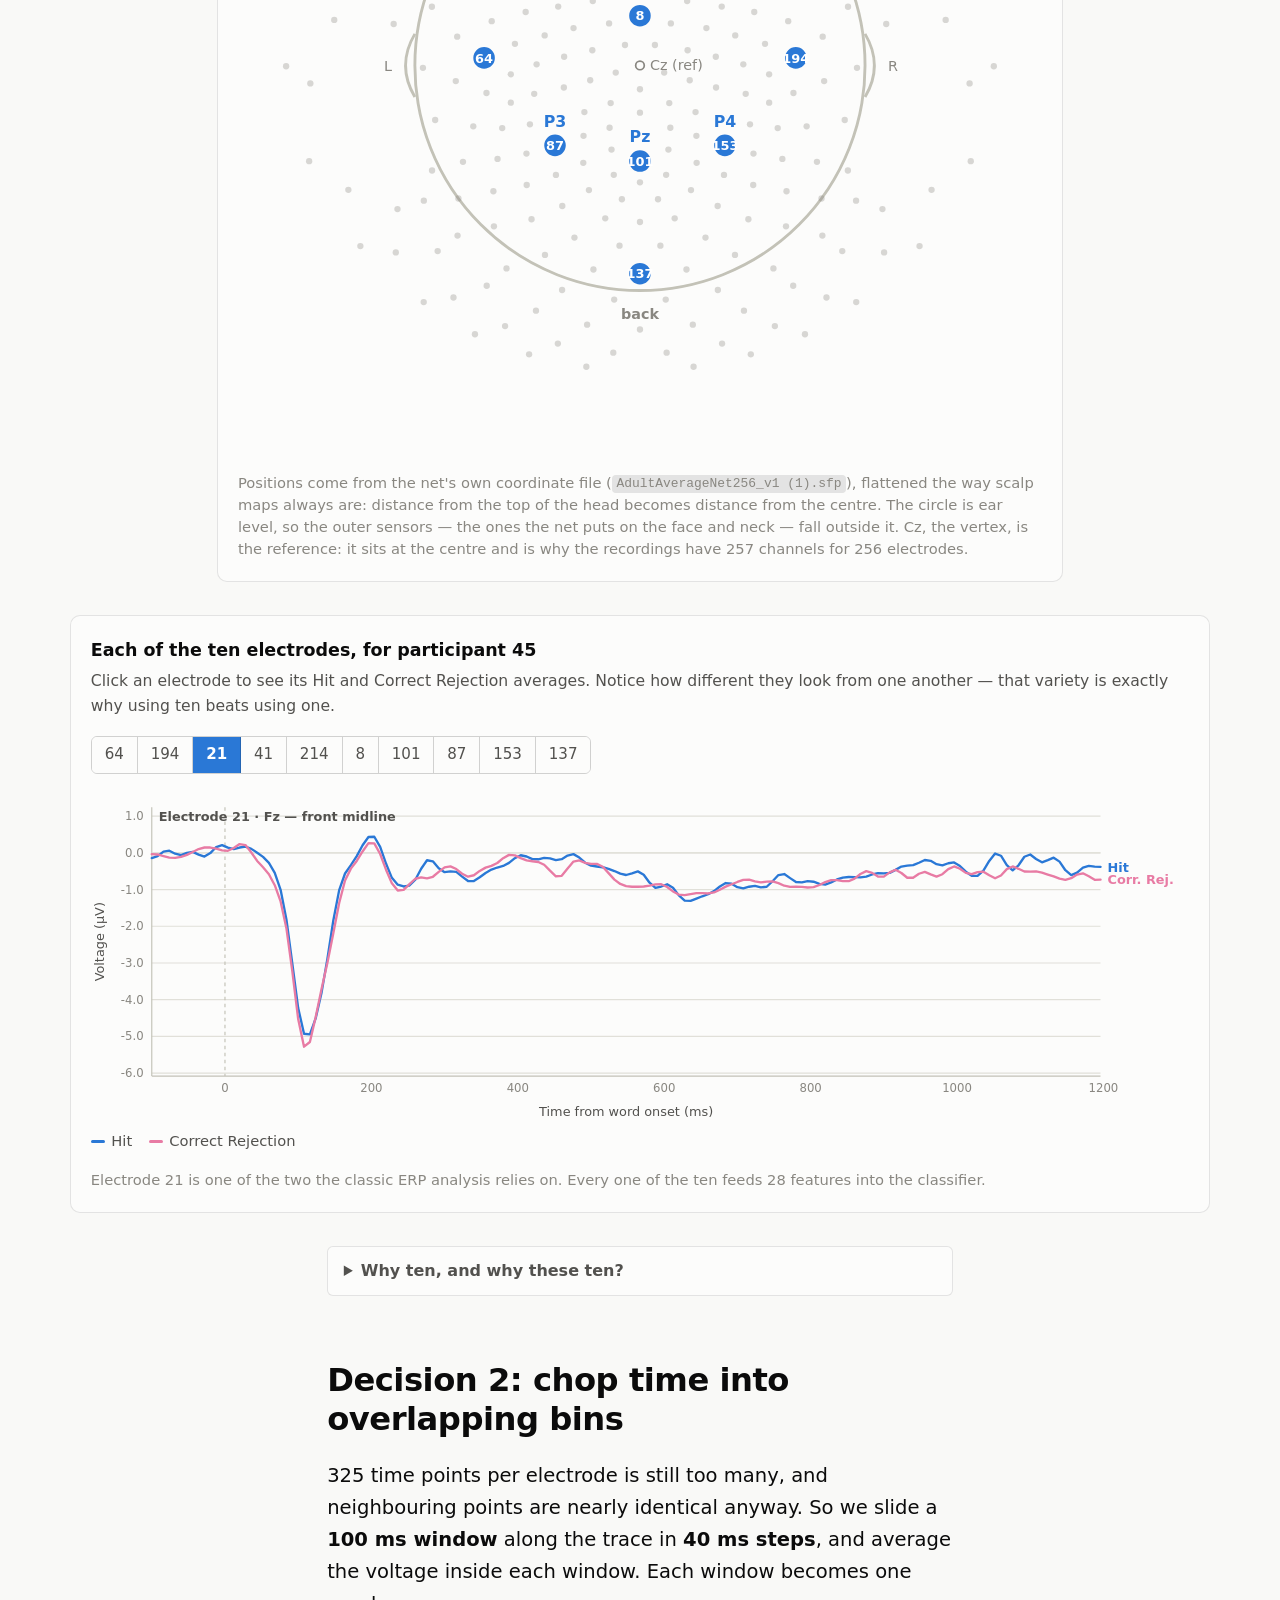
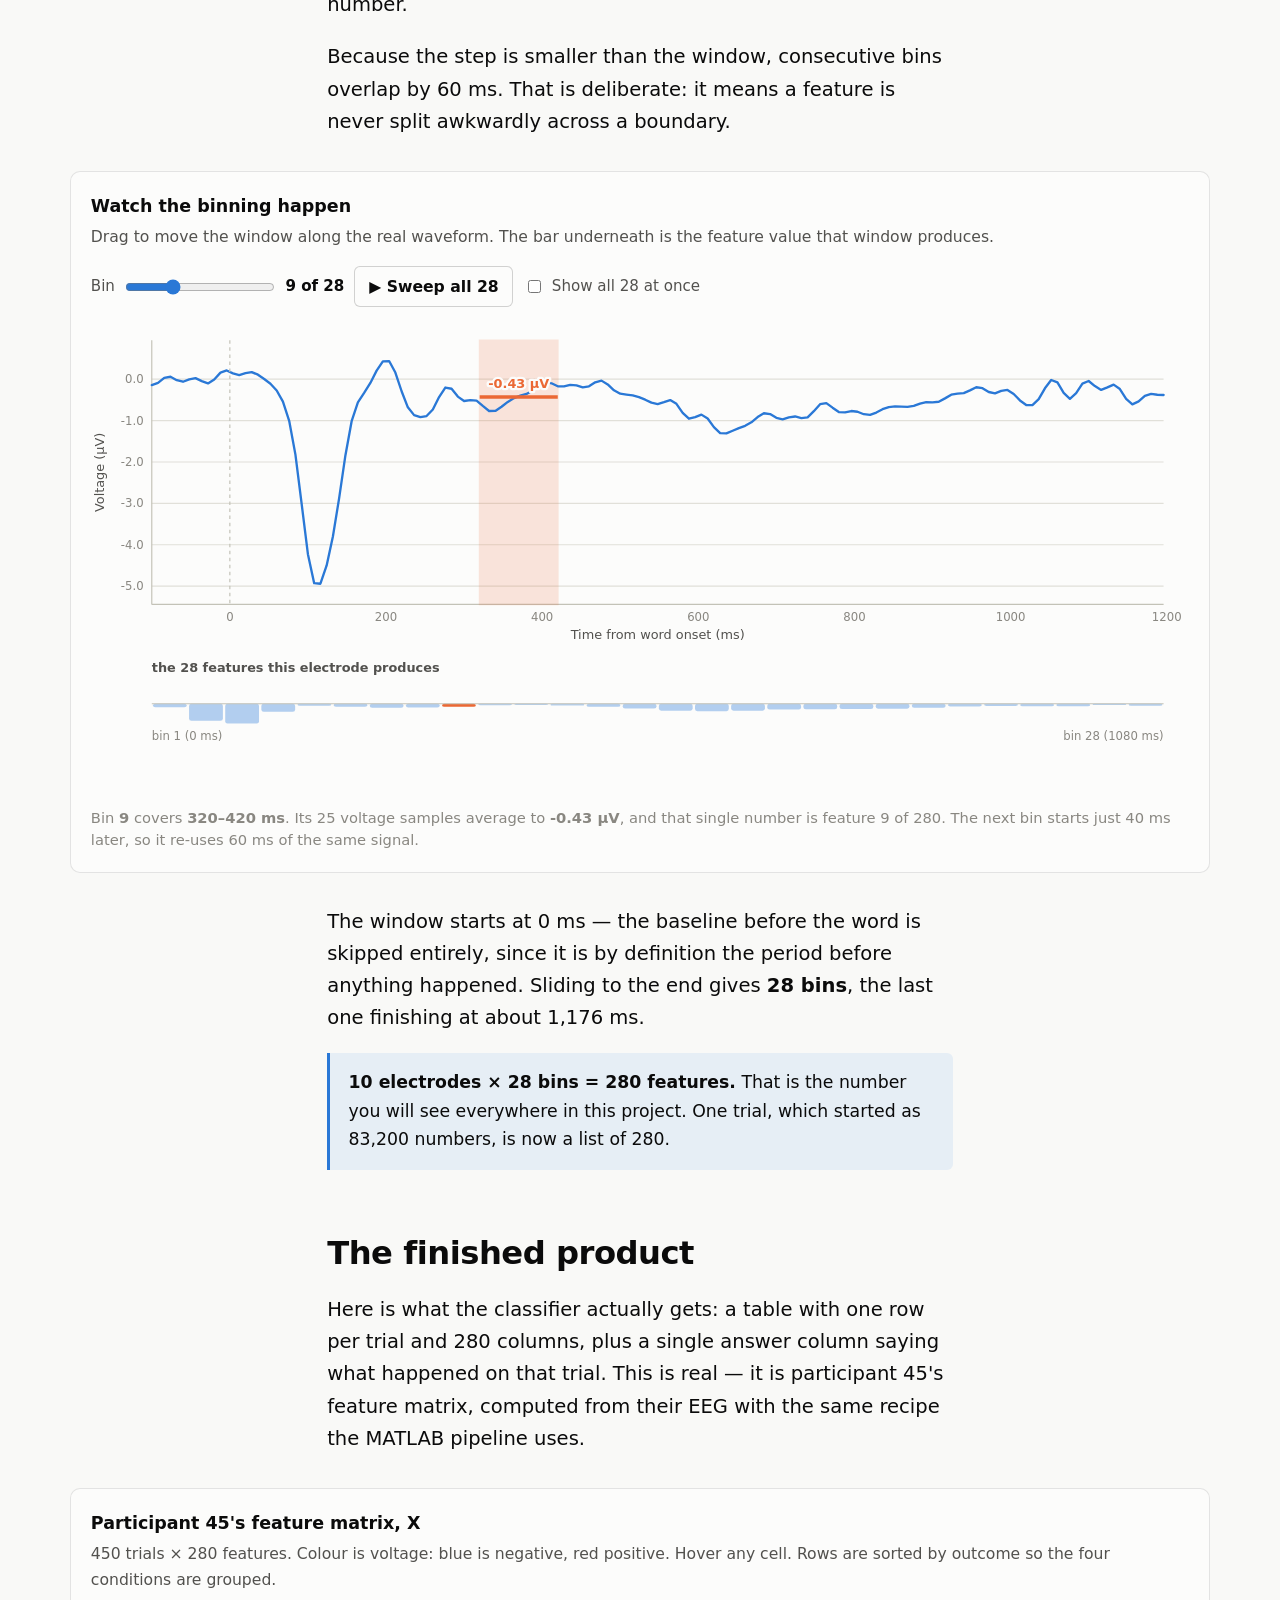
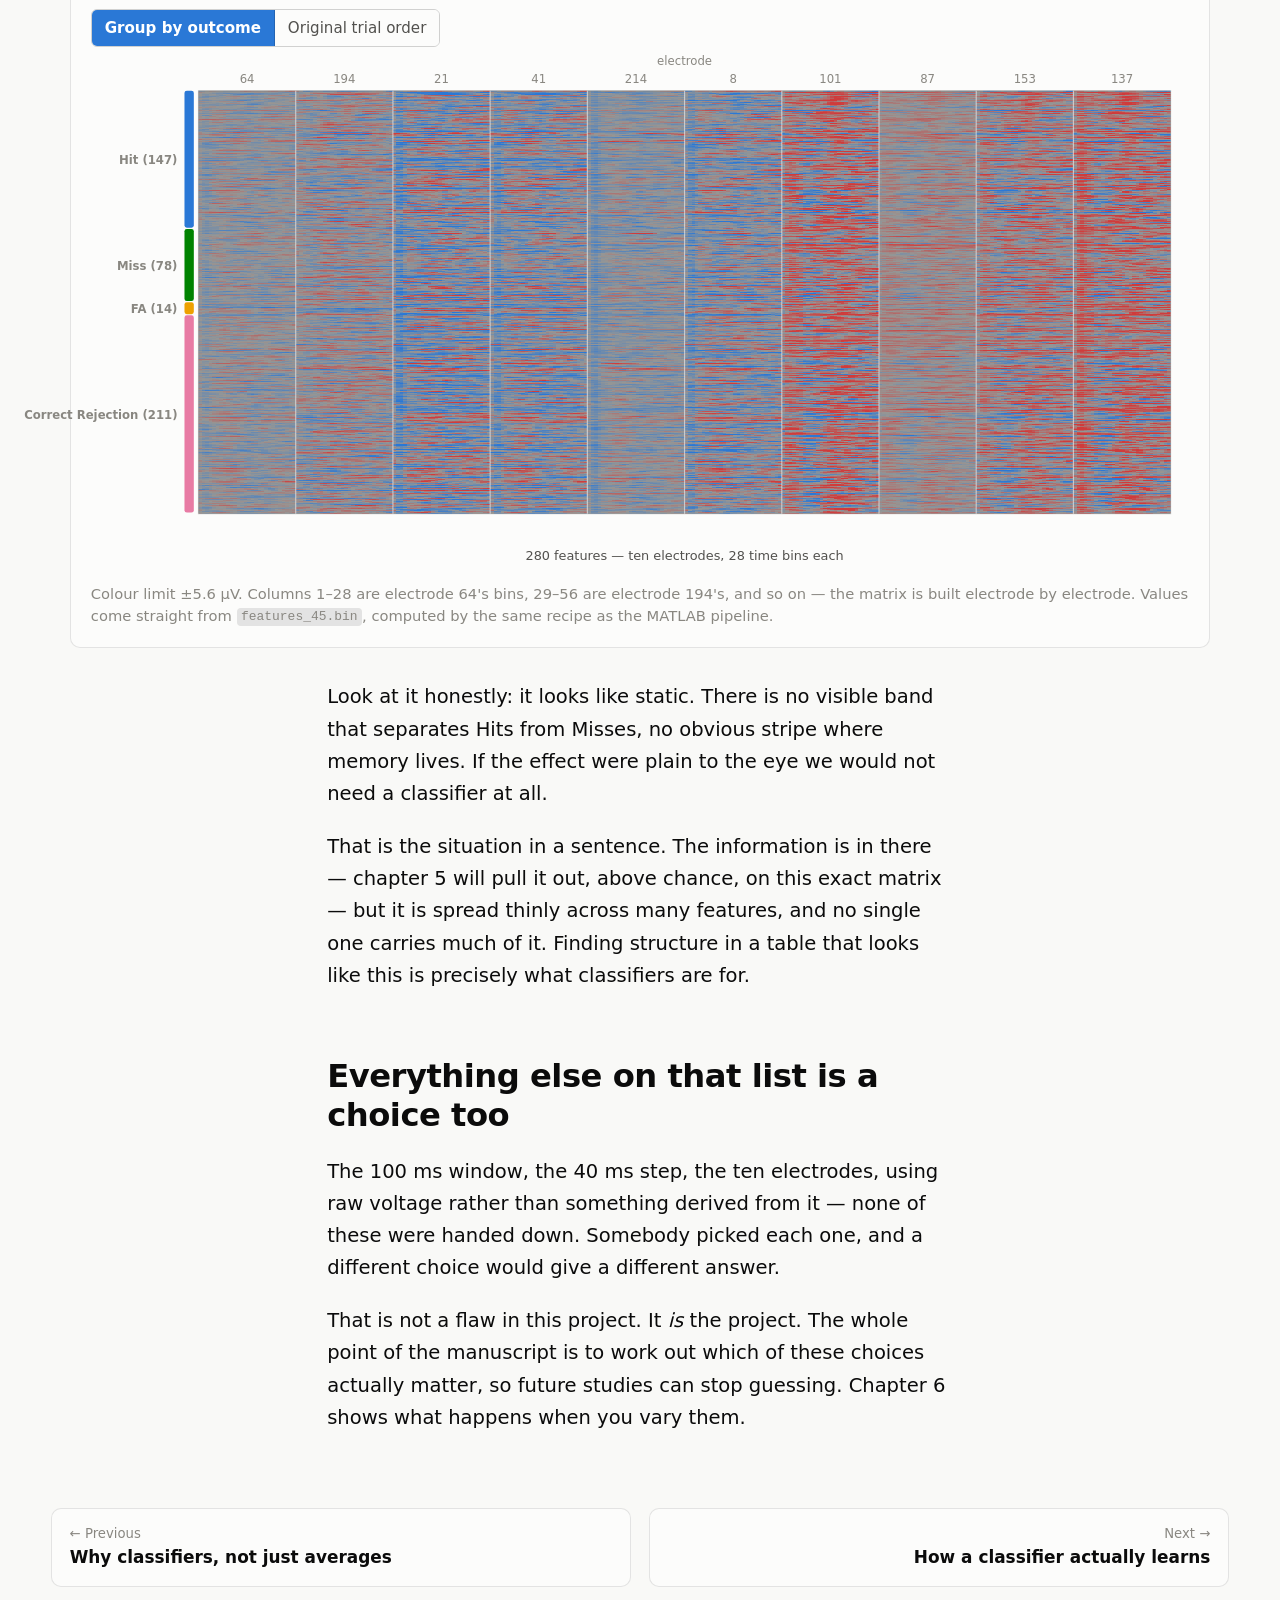
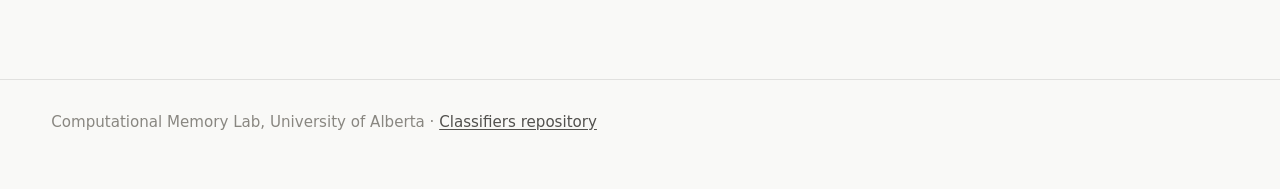
==== commit 81f67db3: "Sync site from Classifiers @ f19bce9" ====
--- a/features.html
+++ b/features.html
@@ -3,8 +3,8 @@
 <head>
 <meta charset="utf-8">
 <meta name="viewport" content="width=device-width, initial-scale=1">
-<title>3. From brain waves to 280 numbers | CML primer</title>
-<meta name="description" content="How one trial of 257-channel EEG becomes the 280-number feature vector a classifier actually reads.">
+<title>3. From EEG to 280 numbers | CML primer</title>
+<meta name="description" content="How one trial of 256-electrode EEG becomes the 280-number feature vector a classifier actually reads.">
 <link rel="stylesheet" href="assets/site.css">
 </head>
 <body>
@@ -20,7 +20,7 @@
   <section style="padding: 2.5rem 0 0;">
     <div class="prose">
       <p class="eyebrow">Chapter 3</p>
-      <h1>From brain waves to 280 numbers</h1>
+      <h1>From EEG to 280 numbers</h1>
       <p class="lede">
         A classifier cannot read a squiggle. It reads a list of numbers. This chapter is
         about how we turn one into the other — and why that step is where most of the
@@ -33,9 +33,21 @@
     <div class="prose">
       <h2>What one trial actually is</h2>
       <p>
-        When a word appears on screen, we save a slice of EEG running from 100 ms
-        <em>before</em> the word to 1,200 ms after it. Every electrode is sampled 250
-        times a second, so that slice is 325 measurements per electrode.
+        When a word appears on screen, we save a slice of EEG around it. In this study
+        that slice runs from <strong>100 ms before</strong> the word to
+        <strong>1,200 ms after</strong> it, and every electrode is sampled 250 times a
+        second — so the slice is 325 measurements per electrode, 1.3 seconds in total.
+      </p>
+      <p>
+        Those two numbers are choices, and both have a reason. The 100 ms
+        <strong>before</strong> the word is the <em>baseline</em>: nothing has happened
+        yet, so whatever the voltage is doing there is drift and background noise rather
+        than a response. Subtracting its average from the rest of the trial puts every
+        trial on a common zero, which is what makes trials comparable at all. The 1,200 ms
+        after is long enough to contain the responses anyone expects to matter — the
+        visual response by ~200 ms, the memory-related effects between 300 and 800 ms —
+        with room to spare. Stop at 500 ms and you would cut off the later effects; run to
+        3 seconds and you would mostly be recording the next trial.
       </p>
     </div>
 
@@ -43,35 +55,59 @@
       <div class="figure__title">The shape of one participant's data</div>
       <div id="cube"></div>
       <div class="figure__note">
-        That is 37.5 million numbers per participant, and about 140 MB on disk. Multiply
-        by 67 people and you have the 8.7 GB sitting on the lab Drive.
+        That is 37.6 million numbers per participant, about 140 MB on disk. Multiply by
+        67 people and you have the 8.7 GB sitting on the lab Drive.
       </div>
     </div>
 
     <div class="prose">
       <p>
-        We cannot hand a classifier 83,525 numbers per trial. With only 450 trials to
-        learn from, a model with that many inputs would simply memorise the training
-        trials — the problem chapter 4 calls overfitting. So we have to reduce. Two
-        decisions do almost all the reducing: <strong>which electrodes</strong>, and
-        <strong>how finely in time</strong>.
+        We cannot hand a classifier 83,200 numbers per trial, and the reason is worth
+        understanding now rather than later.
+      </p>
+      <p>
+        A classifier learns one weight per input. With 83,200 inputs and only 450 trials
+        to learn from, it has far more knobs to turn than facts to constrain them — so
+        there will always be some combination of weights that separates <em>these</em> 450
+        trials perfectly, even when the inputs are pure noise. The model can simply assign
+        weights that memorise which trial is which, the way you could draw a line through
+        any two points. It has learned the trials rather than the pattern, so it scores
+        beautifully on them and no better than chance on anything new. That is
+        <strong>overfitting</strong>, and it is the central hazard of this whole
+        enterprise; chapter 4 lets you watch it happen.
+      </p>
+      <p>
+        The defence is to give the model far fewer inputs than you have trials. So we
+        reduce, and two decisions do almost all the reducing: <strong>which
+        electrodes</strong>, and <strong>how finely in time</strong>.
       </p>
     </div>
   </section>
 
   <section class="chapter">
     <div class="prose">
-      <h2>Decision 1: ten electrodes out of 257</h2>
-      <p>
-        The pipeline keeps ten. They are written into the code as a bare list of
-        numbers, with no names attached:
+      <h2>Decision 1: ten electrodes out of 256</h2>
+      <p>
+        The pipeline keeps ten. In the code they are a bare list of numbers with no names
+        attached, which makes them look arbitrary:
       </p>
       <p><code>electrodes = [64 194 21 41 214 8 101 87 153 137]</code></p>
       <p>
-        Two of them you will meet again and again: <strong>21</strong> is Fz, near the
-        front of the head on the midline, and <strong>87</strong> is P3, back and to the
-        left. Those are the two the classic ERP analysis uses.
-      </p>
+        They are not. Plot them on the scalp and the design is obvious: <strong>four sit
+        on the midline, front to back, and the other six are three left/right mirror
+        pairs</strong>. Between them they sample the whole head — front, centre, back,
+        left and right — with as few electrodes as that coverage allows.
+      </p>
+    </div>
+
+    <div class="figure" style="max-width: 46rem;">
+      <div class="figure__title">Where the ten electrodes actually are</div>
+      <div class="figure__sub">
+        All 256 electrodes of the net, viewed from above, nose at the top. The ten the
+        pipeline uses are highlighted. Hover any of them.
+      </div>
+      <div id="topo"></div>
+      <div class="figure__note" id="topo-note"></div>
     </div>
 
     <div class="figure figure--wide">
@@ -88,14 +124,22 @@
     </div>
 
     <details class="aside" style="max-width:34rem;margin:1.4rem auto">
-      <summary>Why these ten, specifically?</summary>
+      <summary>Why ten, and why these ten?</summary>
       <p class="small">
-        Honest answer: to match the earlier study this project follows. The only note in
-        the code says <em>“10 electrodes to match suchetas approach”</em>, referring to
-        <a href="https://doi.org/10.1152/jn.00293.2020">Chakravarty et al. (2020)</a>.
-        Whether a different ten — or all 257 — would do better is an open question, and
-        one nobody has swept. It is on the list of unclaimed threads at the end of
-        chapter 7, and it is a genuinely available project for a new student.
+        <b>Why so few:</b> the overfitting argument above. Ten electrodes × 28 bins is 280
+        inputs against 450 trials, which is already a stretch; all 256 electrodes would be
+        7,168 inputs and hopeless.
+      </p>
+      <p class="small">
+        <b>Why these:</b> even coverage of the scalp, following the earlier study this
+        project builds on (<a href="https://doi.org/10.1152/jn.00293.2020">Chakravarty et
+        al., 2020</a>) so the results can be compared with it. The map shows the logic —
+        a midline chain plus symmetric pairs. Two of them are the sites the classic ERP
+        analysis uses anyway: Fz for the FN400 and P3 for the LPP.
+      </p>
+      <p class="small">
+        <b>What is not known:</b> whether a different ten would do better. Nobody has
+        swept it. It is on the list of unclaimed threads at the end of chapter 7.
       </p>
     </details>
   </section>
@@ -145,7 +189,7 @@
       </p>
       <div class="callout">
         <strong>10 electrodes × 28 bins = 280 features.</strong> That is the number you
-        will see everywhere in this project. One trial, which started as 83,525 numbers,
+        will see everywhere in this project. One trial, which started as 83,200 numbers,
         is now a list of 280.
       </div>
     </div>
@@ -224,6 +268,7 @@
 const tip = tooltip();
 
 const E = await loadJSON('data/erp.json');
+const M = await loadJSON('data/montage.json');
 const F = await loadJSON('data/features_45.json');
 const fbuf = await loadBin('data/features_45.bin');
 const fraw = new Int16Array(fbuf);
@@ -254,13 +299,102 @@
 
     lab(ox + bw / 2, oy + bh + 22, '325 time points', 'middle', 620);
     lab(ox + bw / 2, oy + bh + 37, '−100 to +1200 ms, 250 per second', 'middle', 400, 10.5, '--text-muted');
-    lab(ox - 10, oy + bh / 2, '257', 'end', 620);
+    lab(ox - 10, oy + bh / 2, '256', 'end', 620);
     lab(ox - 10, oy + bh / 2 + 15, 'electrodes', 'end', 400, 10.5, '--text-muted');
+    lab(ox - 10, oy + bh / 2 + 28, '(+ the Cz reference)', 'end', 400, 9.5, '--text-muted');
     lab(ox + bw + dx + 8, oy + dy + bh / 2, '450 trials', 'start', 620);
     lab(ox + bw + dx + 8, oy + dy + bh / 2 + 15, 'one per test word', 'start', 400, 10.5, '--text-muted');
 
     el('text', { x: w / 2, y: h - 8, 'text-anchor': 'middle', class: 'tick' }, svg)
-      .textContent = 'test_45.mat  ·  data: 257 × 325 × 450  ·  one trial = 257 × 325 = 83,525 numbers';
+      .textContent = 'stored as 257 × 325 × 450 — the 256 electrodes plus the Cz reference  ·  one trial = 256 × 325 = 83,200 numbers';
+  });
+}
+
+/* ================= scalp map ================= */
+{
+  const host = document.getElementById('topo');
+  const note = document.getElementById('topo-note');
+  const TEN = new Set(M.electrodes);
+  const NAMES = M.names;                       // only the sites with standard names
+
+  // Layout is already projected: +Y anterior, +X right ear, 1.0 = ear level.
+  // The 256-channel net reaches past the ears and onto the face, so some
+  // electrodes legitimately sit outside the head circle.
+  const R = 1.62;
+
+  note.innerHTML = `Positions come from the net's own coordinate file `
+    + `(<code>${M.source}</code>), flattened the way scalp maps always are: distance from `
+    + `the top of the head becomes distance from the centre. The circle is ear level, so `
+    + `the outer sensors — the ones the net puts on the face and neck — fall outside it. `
+    + `Cz, the vertex, is the reference: it sits at the centre and is why the recordings `
+    + `have 257 channels for 256 electrodes.`;
+
+  responsive(host, () => {
+    const w = 560, h = 560;
+    const svg = svgRoot(host, w, h);
+    const cx = w / 2, cy = h / 2 + 8;
+    const k = (w / 2 - 26) / R;                // data units -> px
+    const X = (x) => cx + x * k;
+    const Y = (y) => cy - y * k;               // +Y anterior = up
+
+    const head = 1.0 * k;
+    // nose
+    el('path', { d: `M${cx - 12} ${cy - head + 3} L${cx} ${cy - head - 20} L${cx + 12} ${cy - head + 3} Z`,
+      fill: 'none', stroke: token('--baseline'), 'stroke-width': 2, 'stroke-linejoin': 'round' }, svg);
+    // ears
+    for (const s of [-1, 1]) {
+      el('path', {
+        d: `M${cx + s * head} ${cy - 22} q${s * 13} 22 0 44`,
+        fill: 'none', stroke: token('--baseline'), 'stroke-width': 2,
+      }, svg);
+    }
+    el('circle', { cx, cy, r: head, fill: 'none', stroke: token('--baseline'), 'stroke-width': 2 }, svg);
+
+    // every electrode that is not one of the ten
+    for (const [label, p] of Object.entries(M.all)) {
+      const n = +label.slice(1);
+      if (TEN.has(n)) continue;
+      el('circle', { cx: X(p[0]), cy: Y(p[1]), r: 2.2, fill: token('--text-muted'), opacity: 0.32 }, svg);
+    }
+    // the reference
+    el('circle', { cx: X(M.cz[0]), cy: Y(M.cz[1]), r: 3, fill: 'none',
+      stroke: token('--text-muted'), 'stroke-width': 1.2 }, svg);
+    el('text', { x: X(M.cz[0]) + 7, y: Y(M.cz[1]) + 3, class: 'tick' }, svg).textContent = 'Cz (ref)';
+
+    // the ten, on top
+    for (const n of M.electrodes) {
+      const p = M.all[`E${n}`];
+      const named = NAMES[String(n)];
+      const g = el('g', { style: 'cursor:pointer' }, svg);
+      el('circle', { cx: X(p[0]), cy: Y(p[1]), r: 8.5, fill: token('--series-1'),
+        stroke: token('--surface-1'), 'stroke-width': 2 }, g);
+      el('text', { x: X(p[0]), y: Y(p[1]) + 3.3, 'text-anchor': 'middle', 'font-size': 9,
+        'font-weight': 700, fill: '#fff' }, g).textContent = n;
+      if (named) {
+        el('text', { x: X(p[0]), y: Y(p[1]) - 13, 'text-anchor': 'middle', 'font-size': 11,
+          'font-weight': 700, fill: token('--series-1'),
+          stroke: token('--surface-1'), 'stroke-width': 3, 'stroke-linejoin': 'round',
+          style: 'paint-order:stroke fill' }, g).textContent = named;
+      }
+      const side = Math.abs(p[0]) < 0.08 ? 'midline'
+        : (p[0] < 0 ? 'left' : 'right');
+      const ap = p[1] > 0.15 ? 'front' : p[1] < -0.15 ? 'back' : 'centre';
+      const html = `<b>Electrode ${n}</b>${named ? ` · ${named}` : ''}<br>`
+        + `${ap}, ${side}`
+        + (named === 'Fz' ? '<br><span style="opacity:.75">the FN400 site</span>'
+          : named === 'P3' ? '<br><span style="opacity:.75">the LPP site</span>' : '');
+      g.addEventListener('pointerenter', (ev) => tip.show(html, ev.clientX, ev.clientY));
+      g.addEventListener('pointermove', (ev) => tip.show(html, ev.clientX, ev.clientY));
+      g.addEventListener('pointerleave', () => tip.hide());
+    }
+
+    // orientation
+    el('text', { x: cx, y: cy - head - 26, 'text-anchor': 'middle', class: 'tick',
+      'font-weight': 620 }, svg).textContent = 'front';
+    el('text', { x: cx, y: cy + head + 20, 'text-anchor': 'middle', class: 'tick',
+      'font-weight': 620 }, svg).textContent = 'back';
+    el('text', { x: cx - head - 16, y: cy + 4, 'text-anchor': 'end', class: 'tick' }, svg).textContent = 'L';
+    el('text', { x: cx + head + 16, y: cy + 4, class: 'tick' }, svg).textContent = 'R';
   });
 }
 
--- a/assets/site.css
+++ b/assets/site.css
@@ -102,7 +102,11 @@
 
 * { box-sizing: border-box; }
 
-html { scroll-behavior: smooth; }
+/* Everything below is sized in rem, so this one number is the page's zoom.
+   115% of the 16px browser default -- readers were reaching for the zoom
+   control at the old size. Charts scale too: their SVG viewBox stretches to a
+   container whose width is set in rem. */
+html { font-size: 115%; scroll-behavior: smooth; }
 @media (prefers-reduced-motion: reduce) {
   html { scroll-behavior: auto; }
   *, *::before, *::after { animation-duration: 0.01ms !important; transition-duration: 0.01ms !important; }
@@ -113,7 +117,7 @@
   background: var(--page);
   color: var(--text-primary);
   font-family: var(--sans);
-  font-size: 17px;
+  font-size: 1.0625rem;
   line-height: 1.65;
   -webkit-font-smoothing: antialiased;
 }
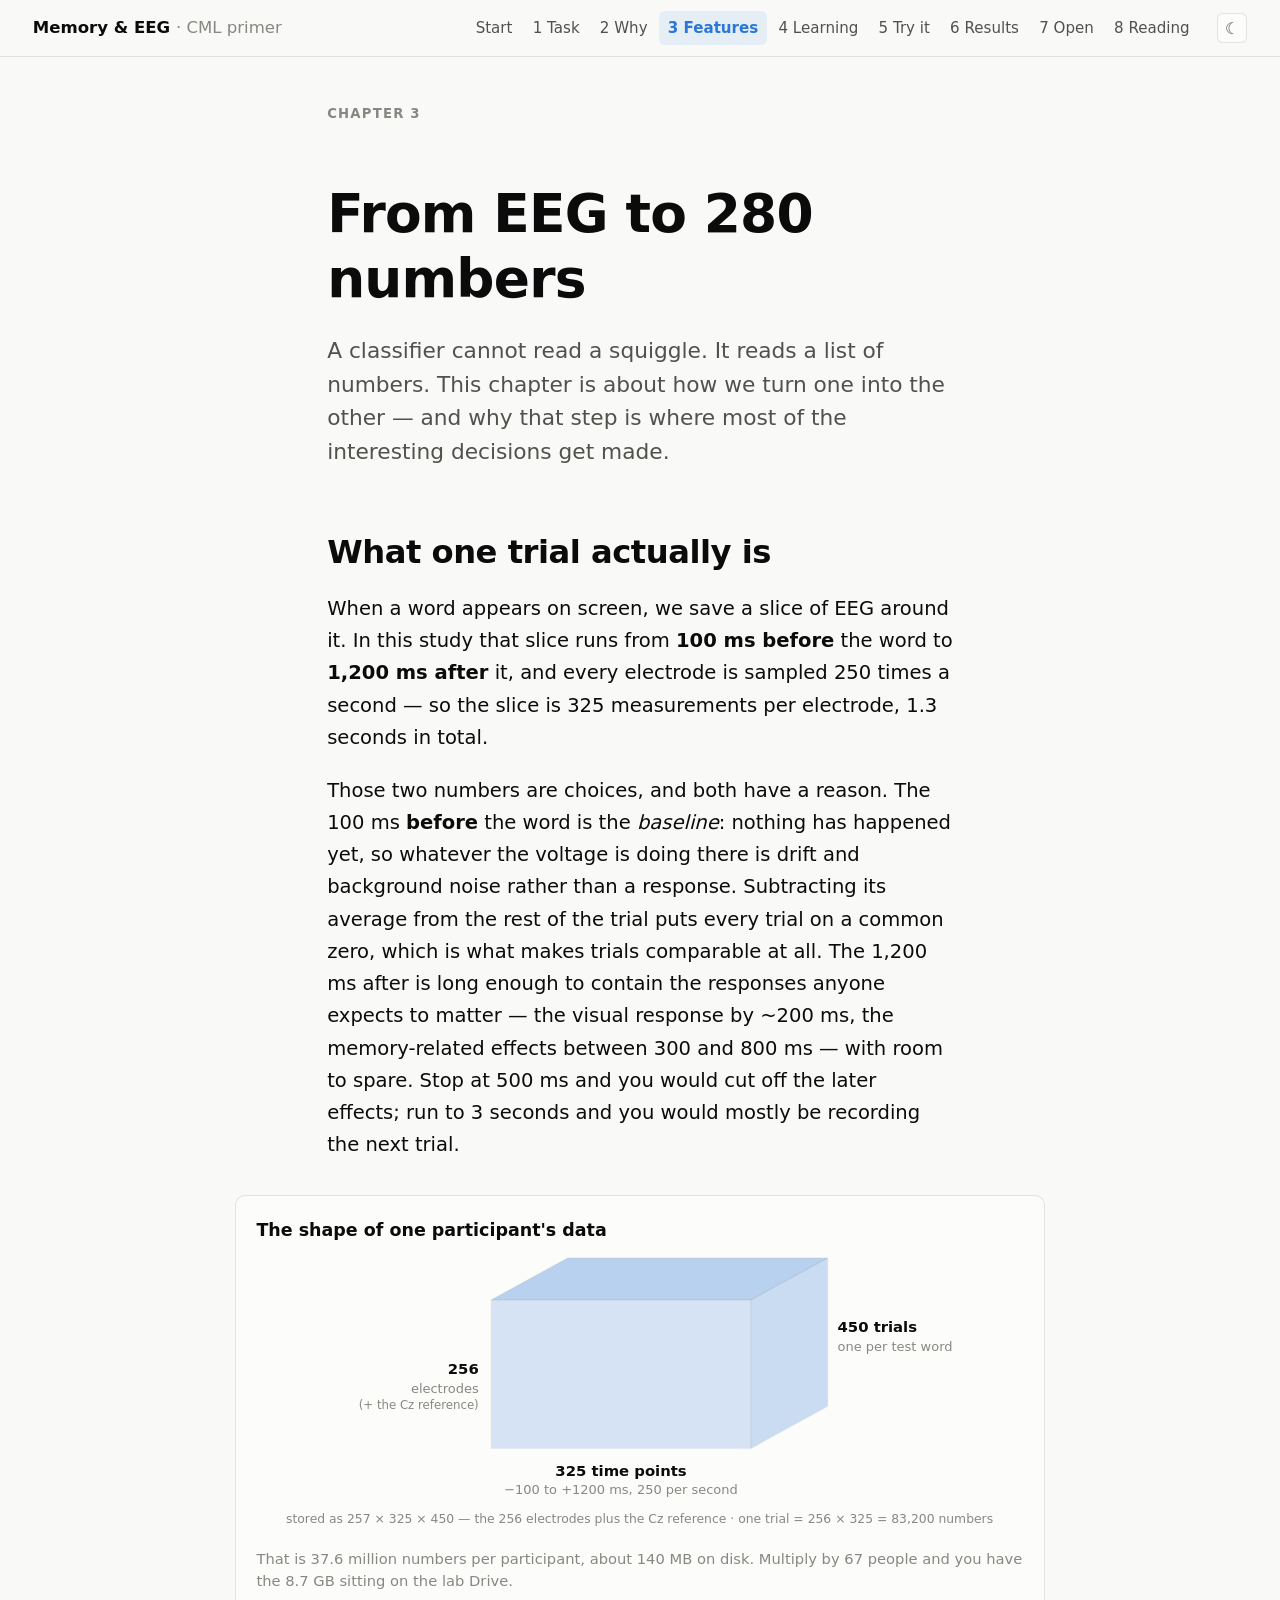
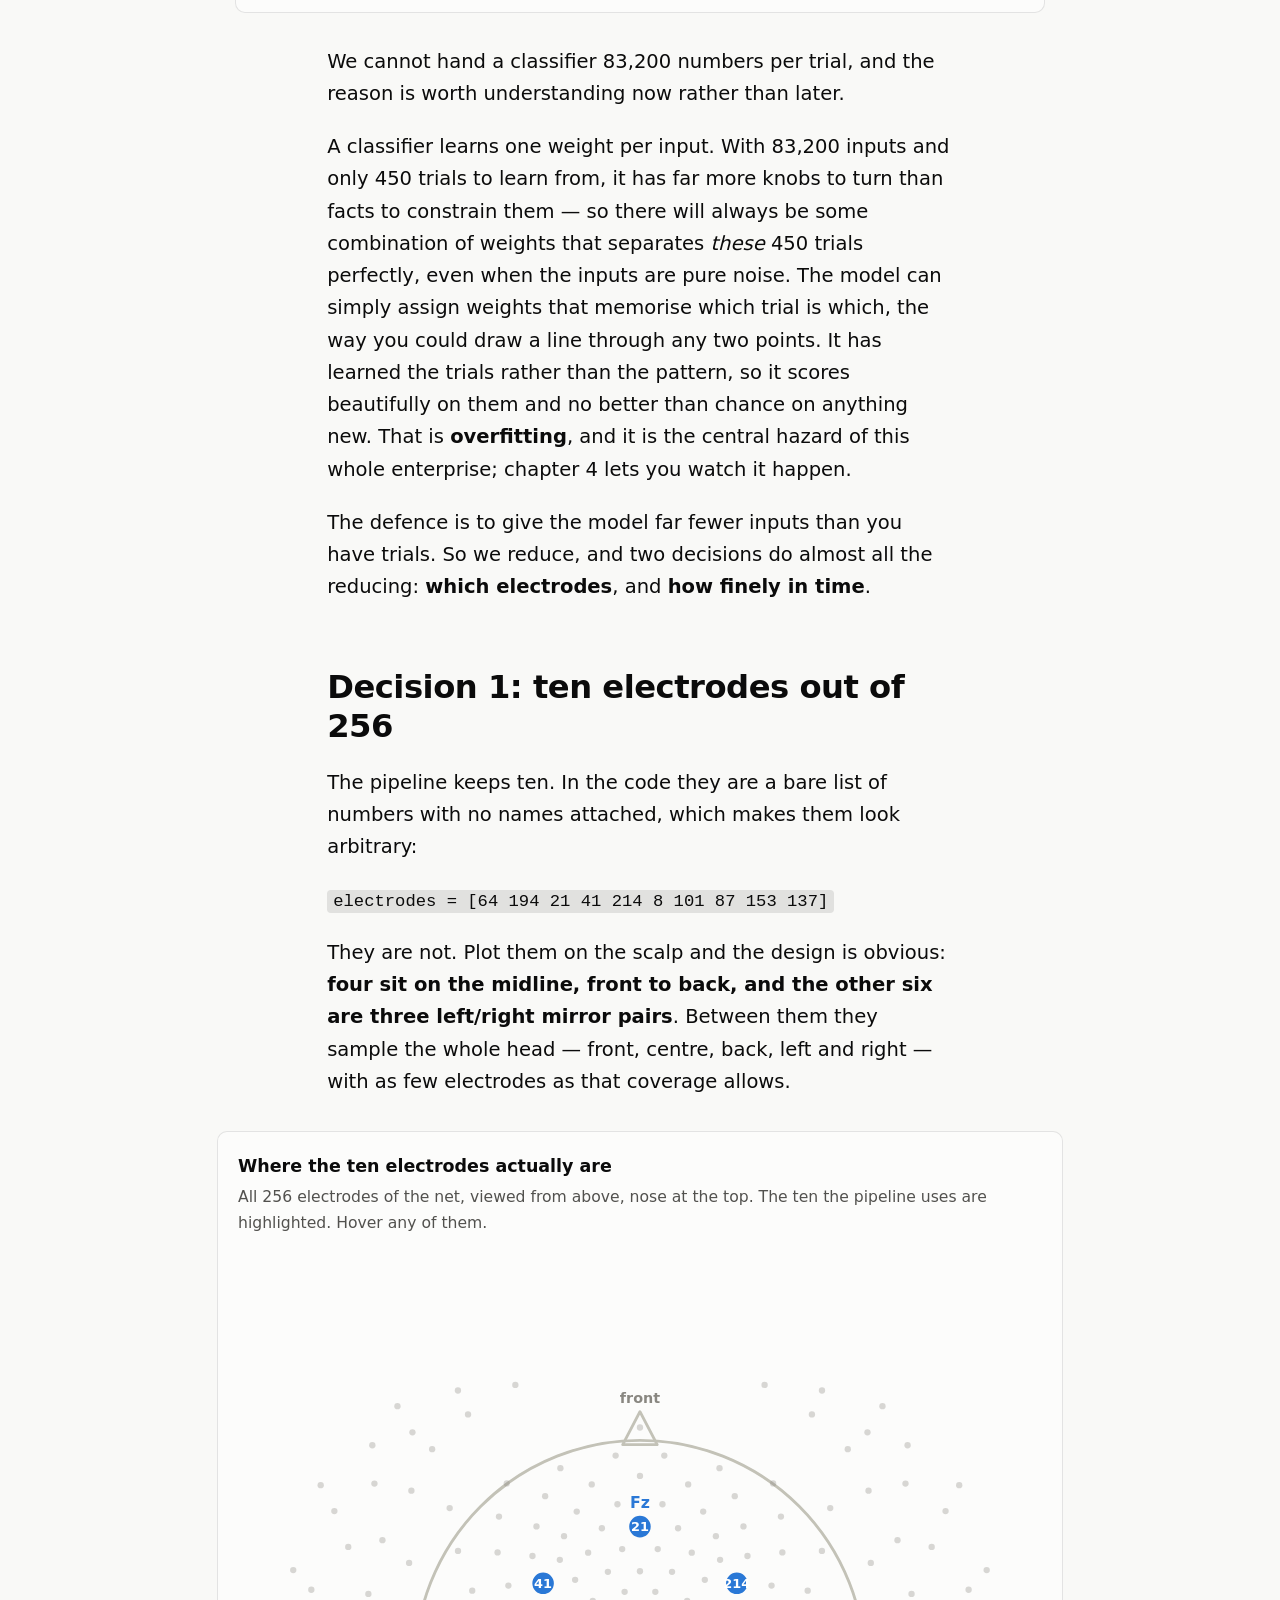
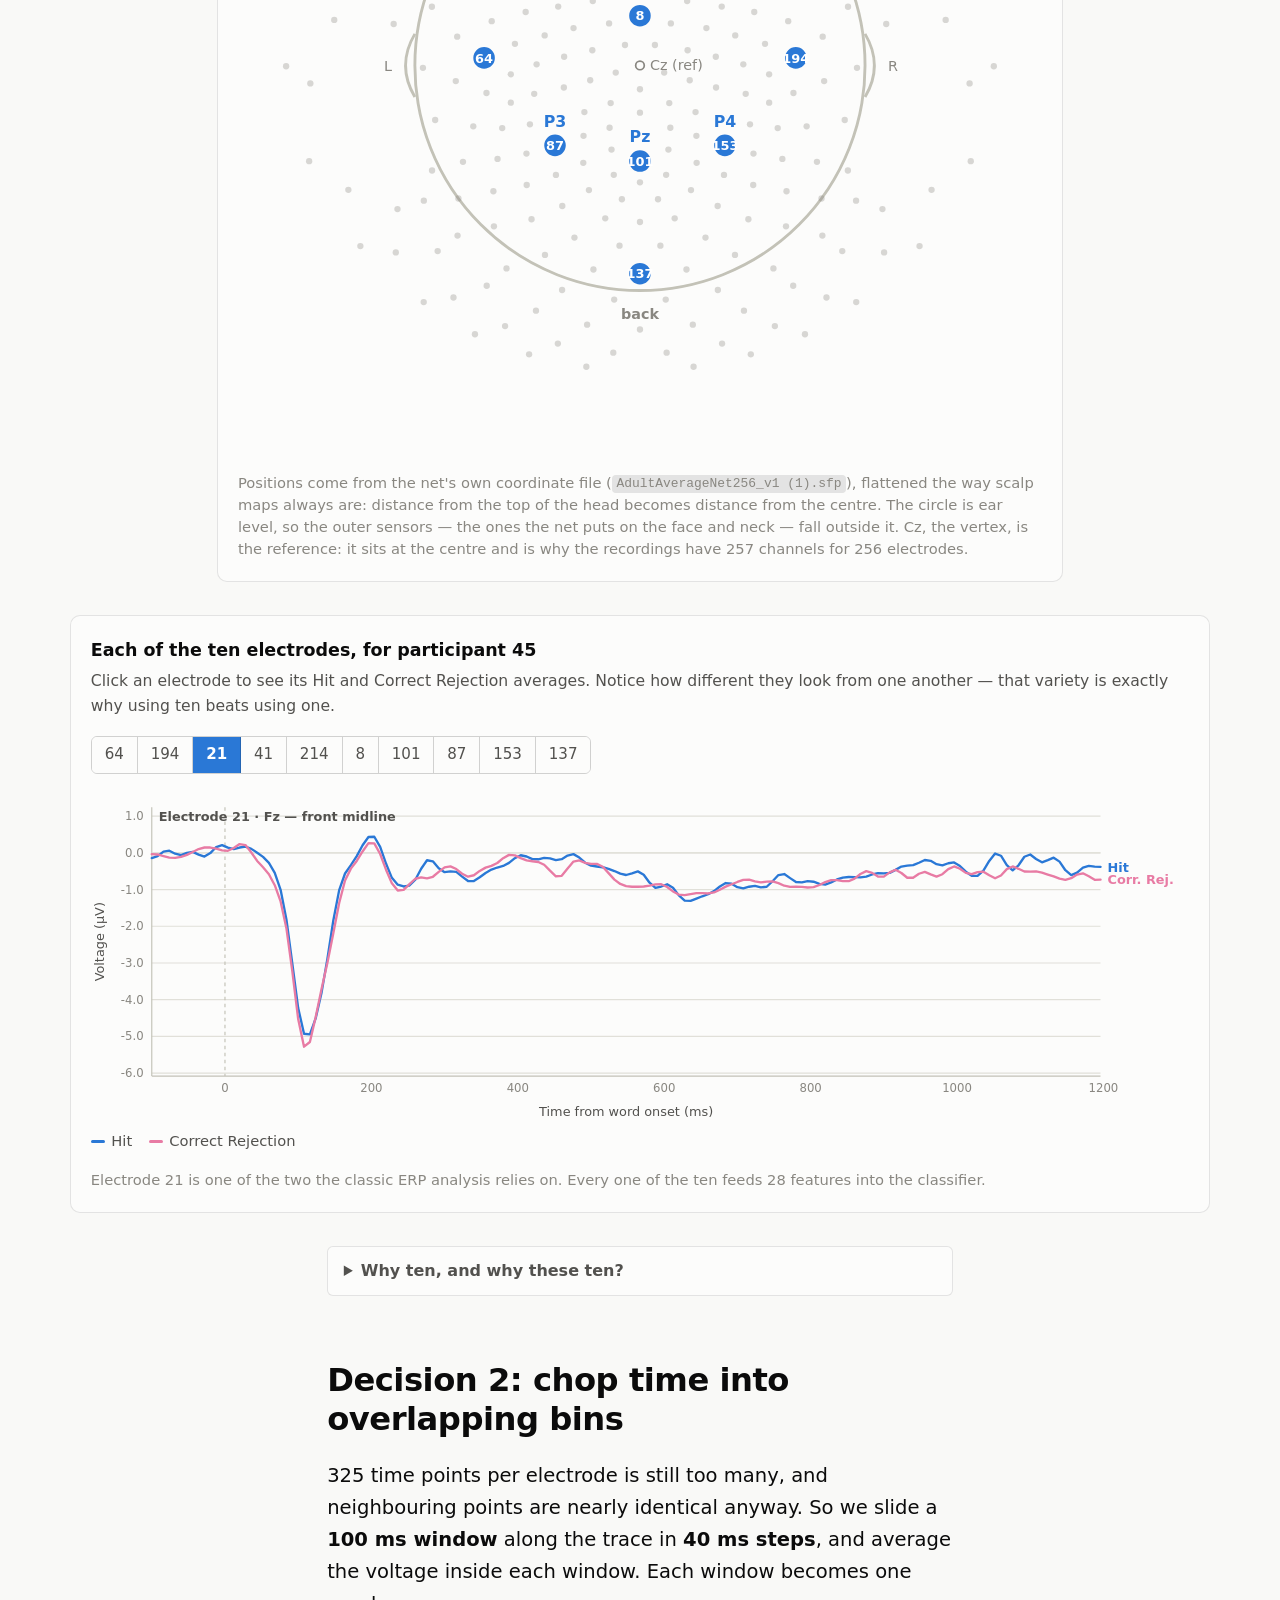
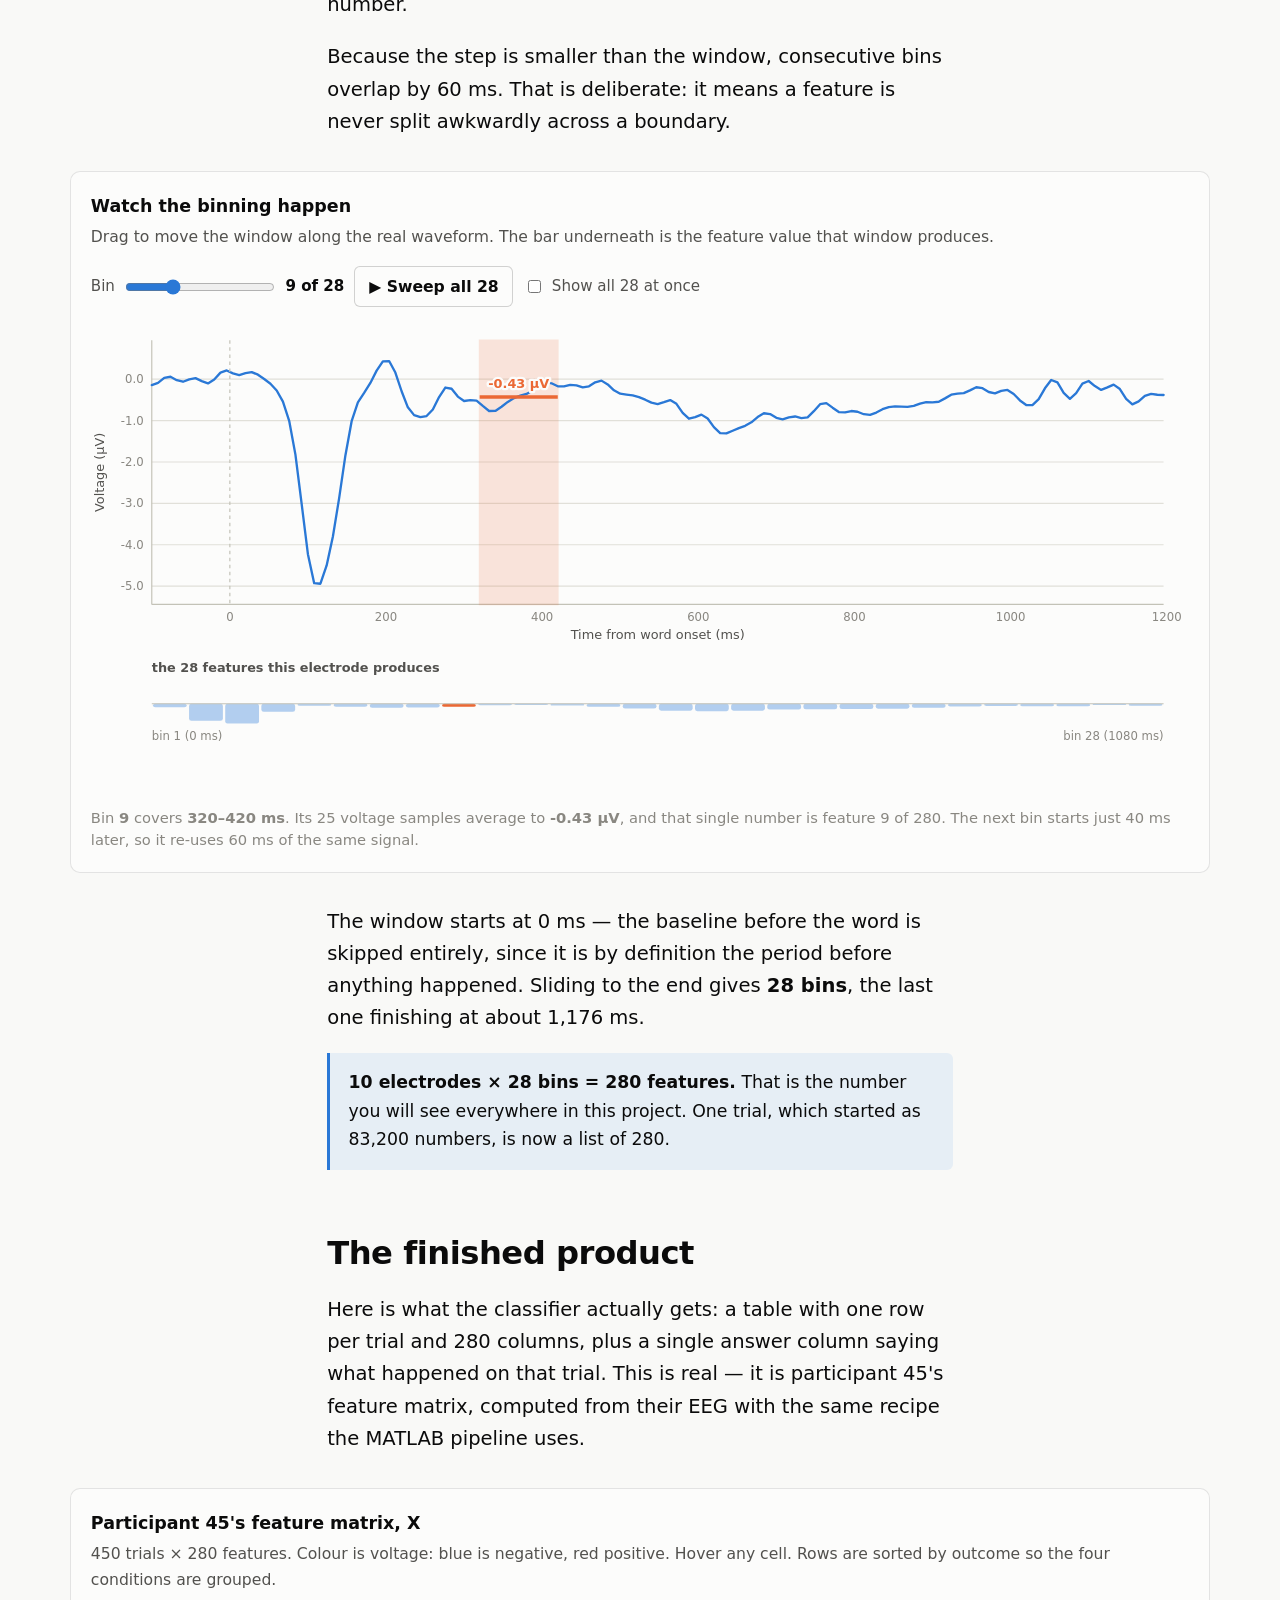
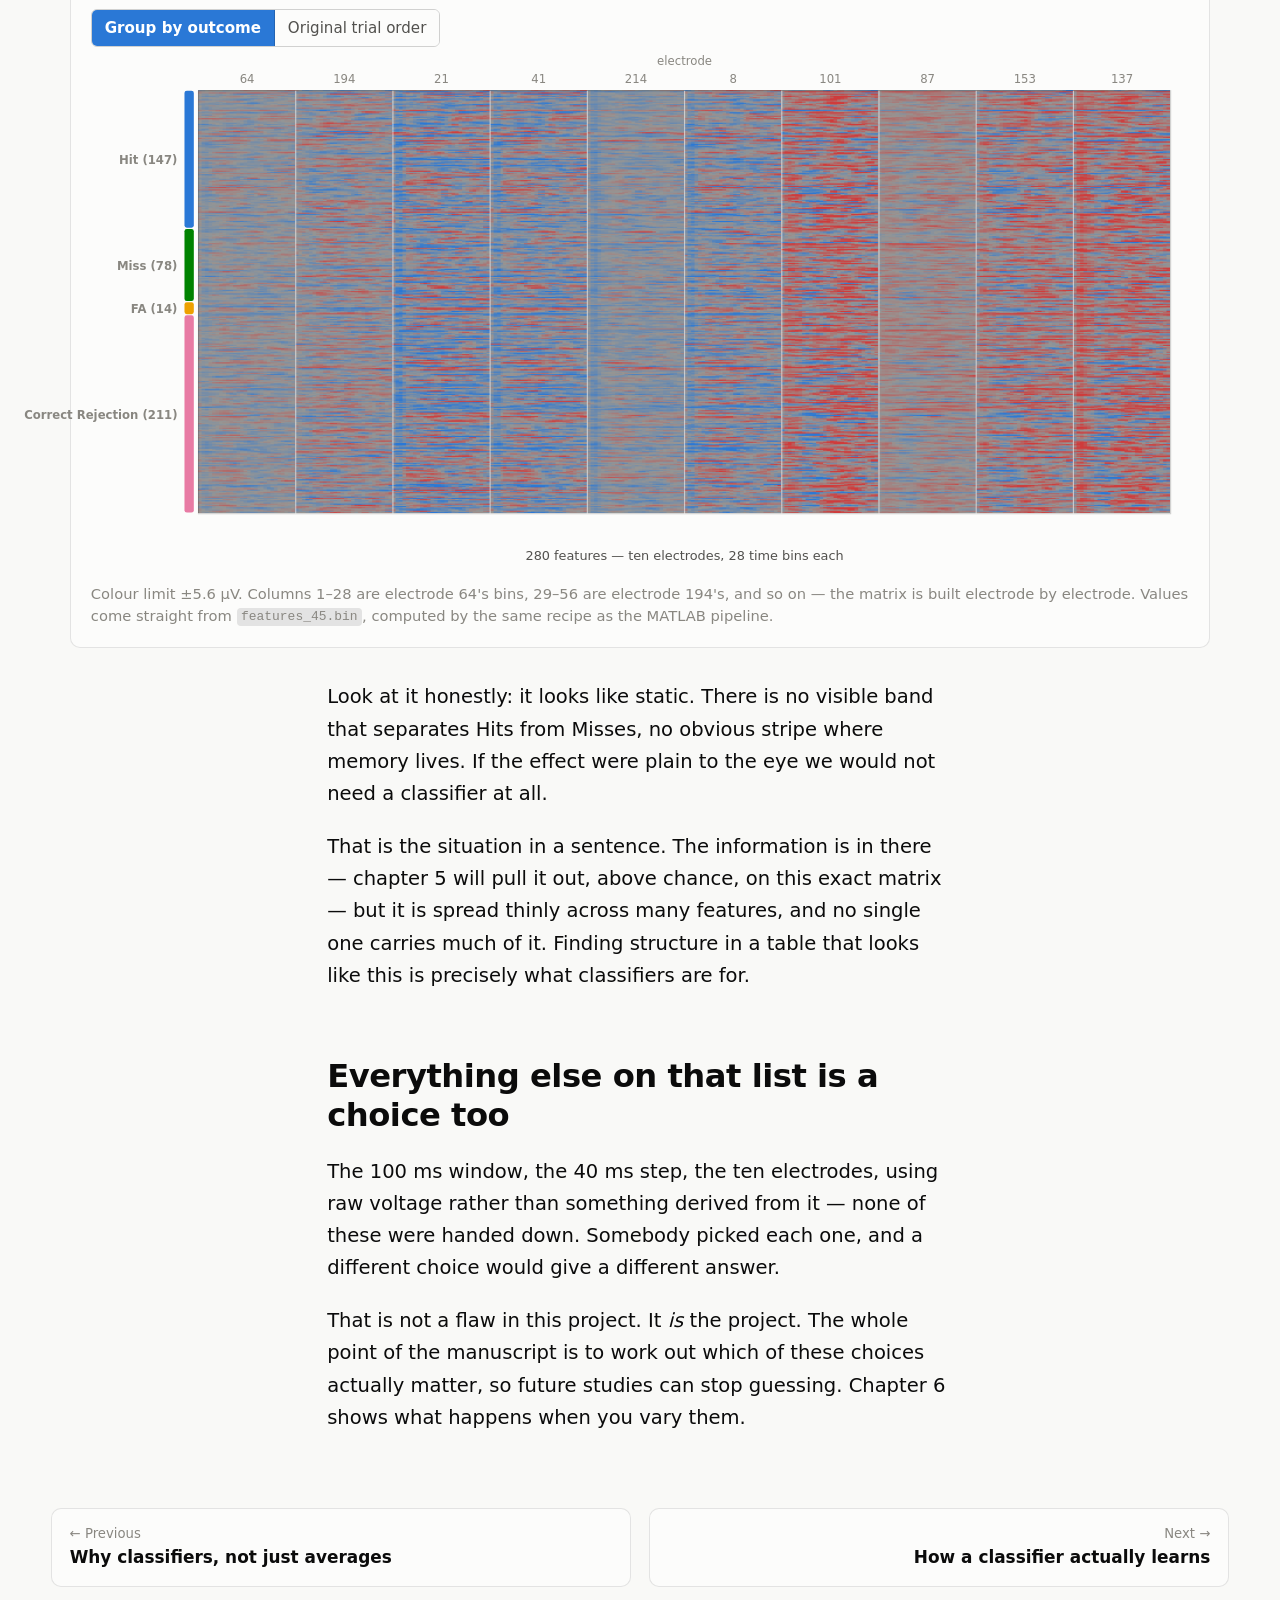
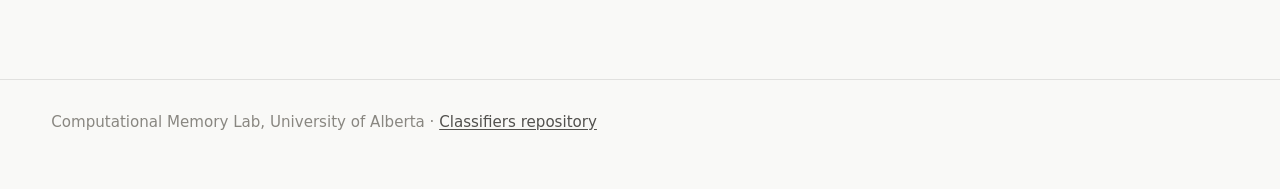
==== commit 2a82a91d: "Sync site from Classifiers @ f3ecef6" ====
--- a/features.html
+++ b/features.html
@@ -261,7 +261,7 @@
 <script type="module">
 import {
   initChrome, loadJSON, loadBin, svgRoot, frame, scale, linePath, el,
-  responsive, token, tooltip, mean,
+  responsive, token, tooltip, mean, canvasOverlay,
 } from './assets/site.js';
 
 initChrome();
@@ -617,11 +617,11 @@
       }
     }
     ctx.putImageData(img, 0, 0);
-    el('image', {
-      x: pad.l, y: pad.t, width: pw, height: ph,
-      href: cvs.toDataURL(), preserveAspectRatio: 'none',
-      style: 'image-rendering:pixelated',
-    }, svg);
+    // Blit onto a canvas laid over the plot area rather than round-tripping
+    // through toDataURL() and an SVG <image>, which decodes asynchronously.
+    const out = canvasOverlay(host, svg, w, h, { x: pad.l, y: pad.t, w: pw, h: ph }, 1);
+    out.imageSmoothingEnabled = false;
+    out.drawImage(cvs, 0, 0, pw, ph);
     el('rect', { x: pad.l, y: pad.t, width: pw, height: ph, fill: 'none', stroke: token('--border-strong') }, svg);
 
     // electrode boundaries
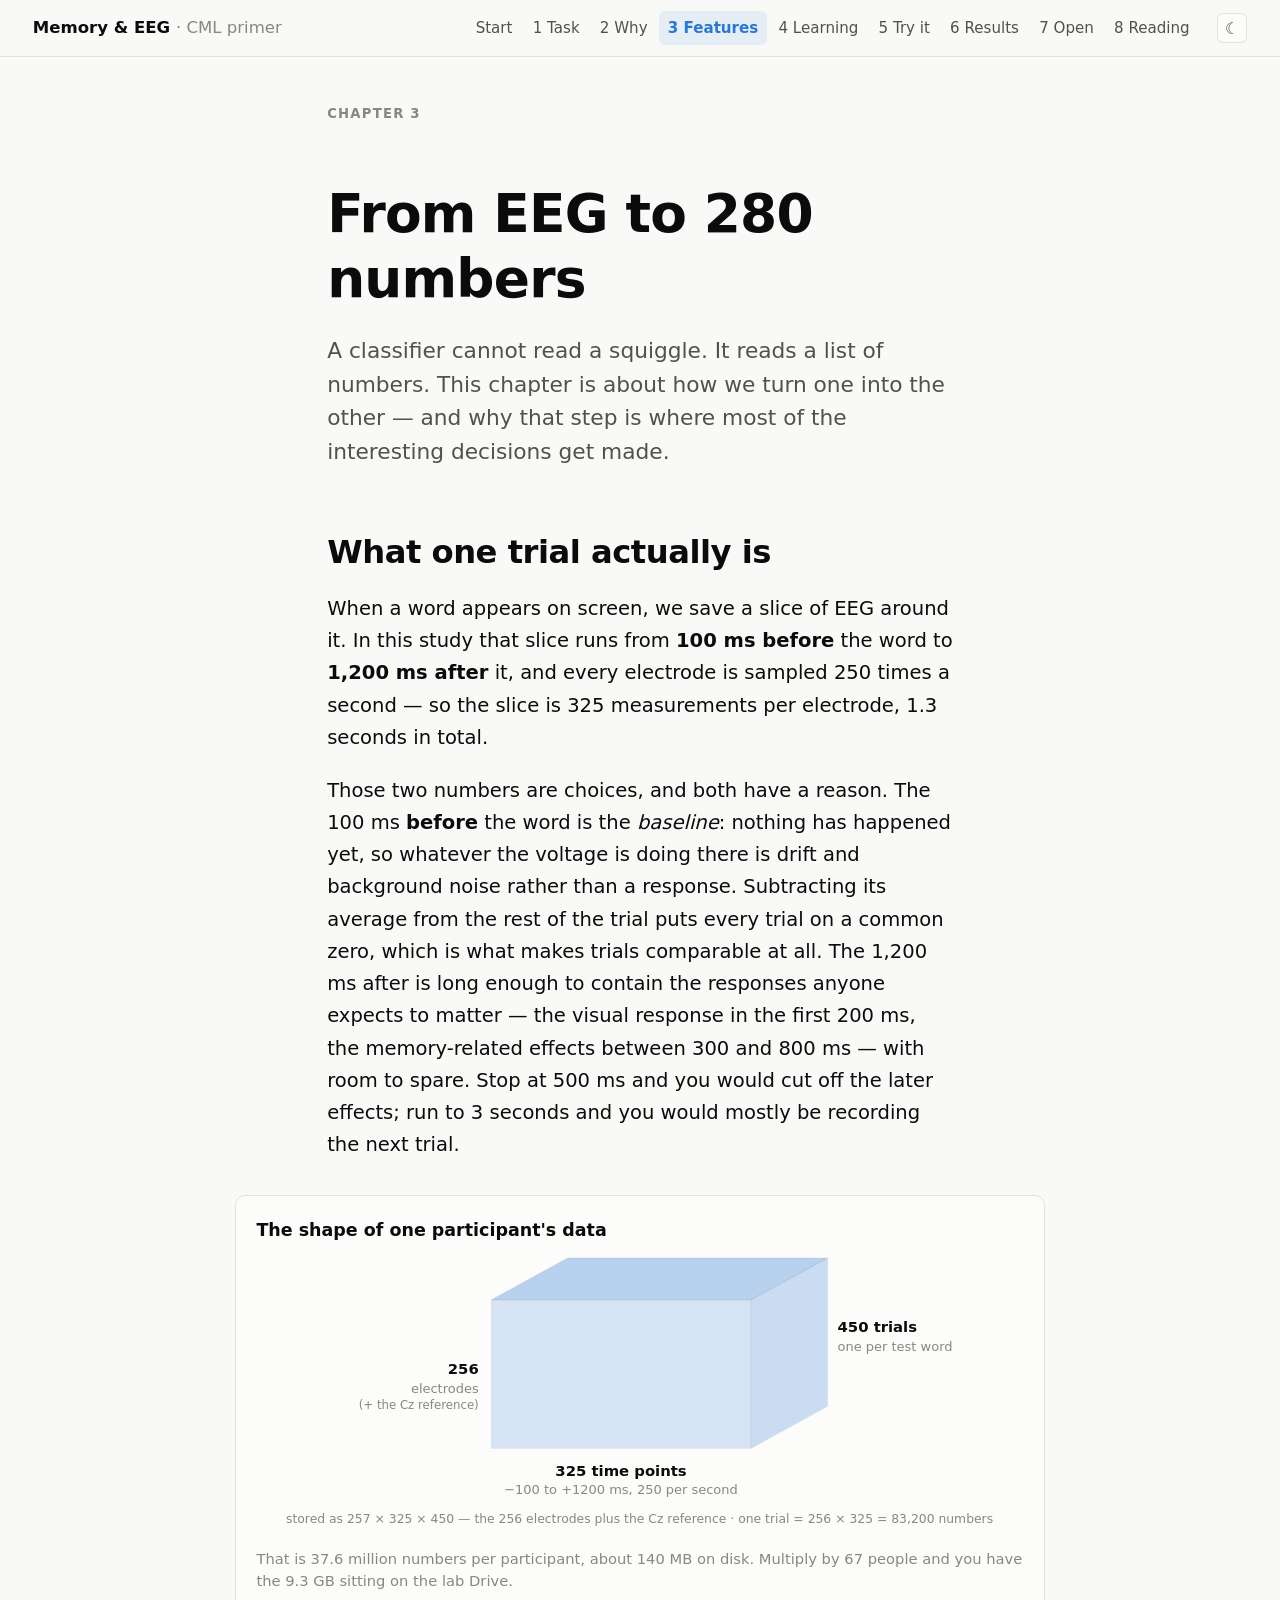
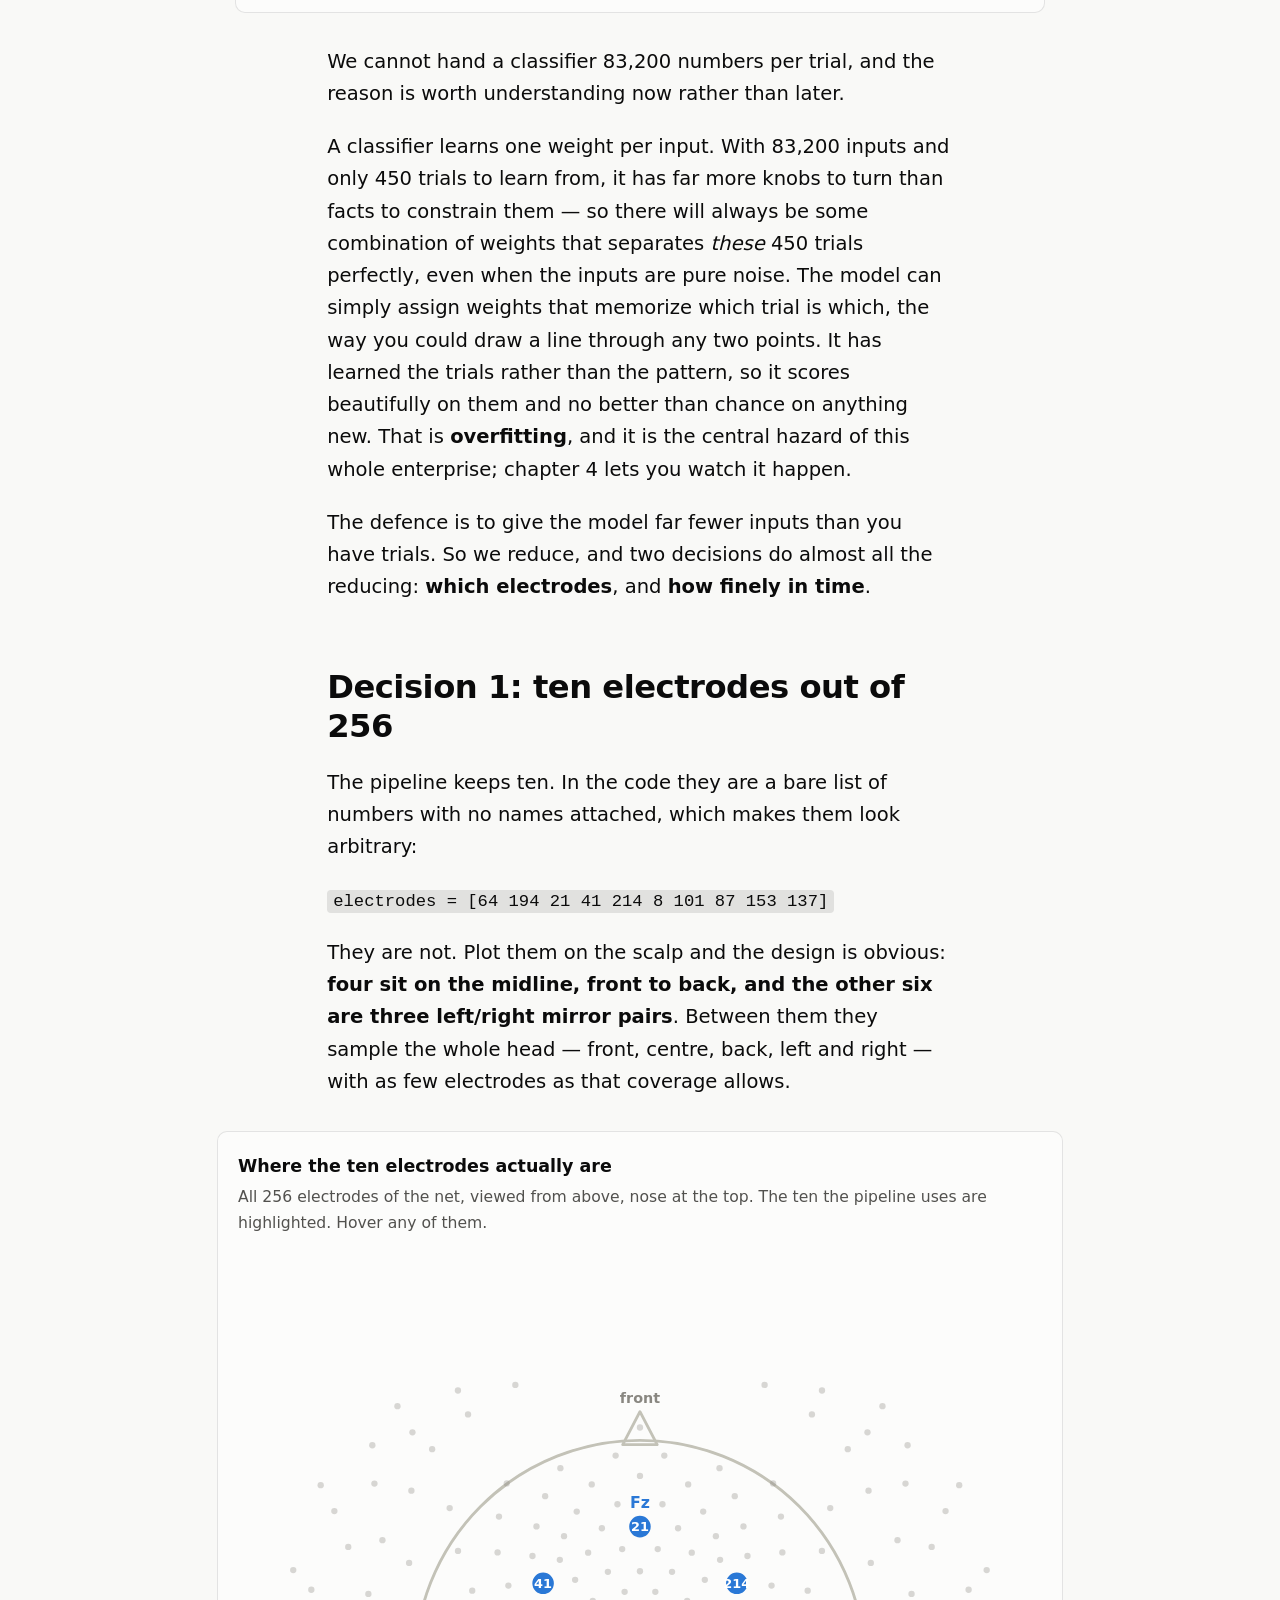
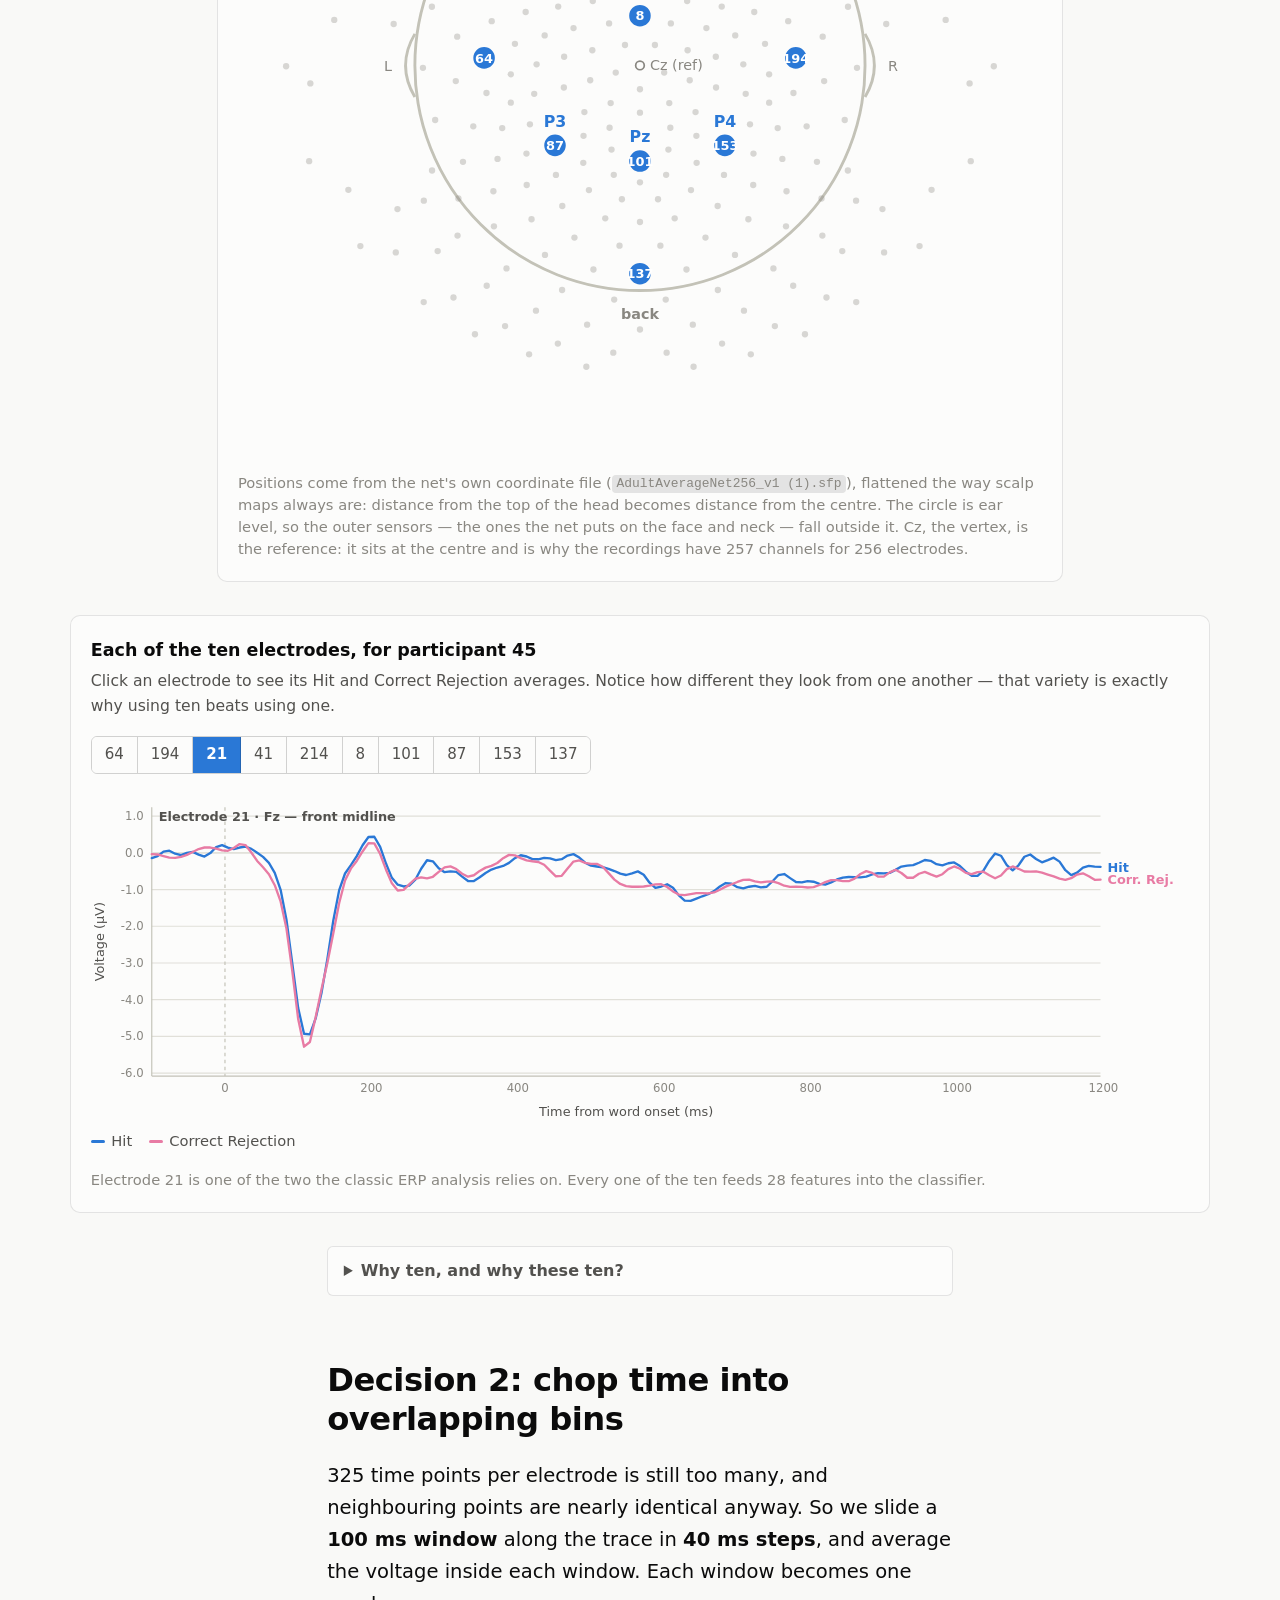
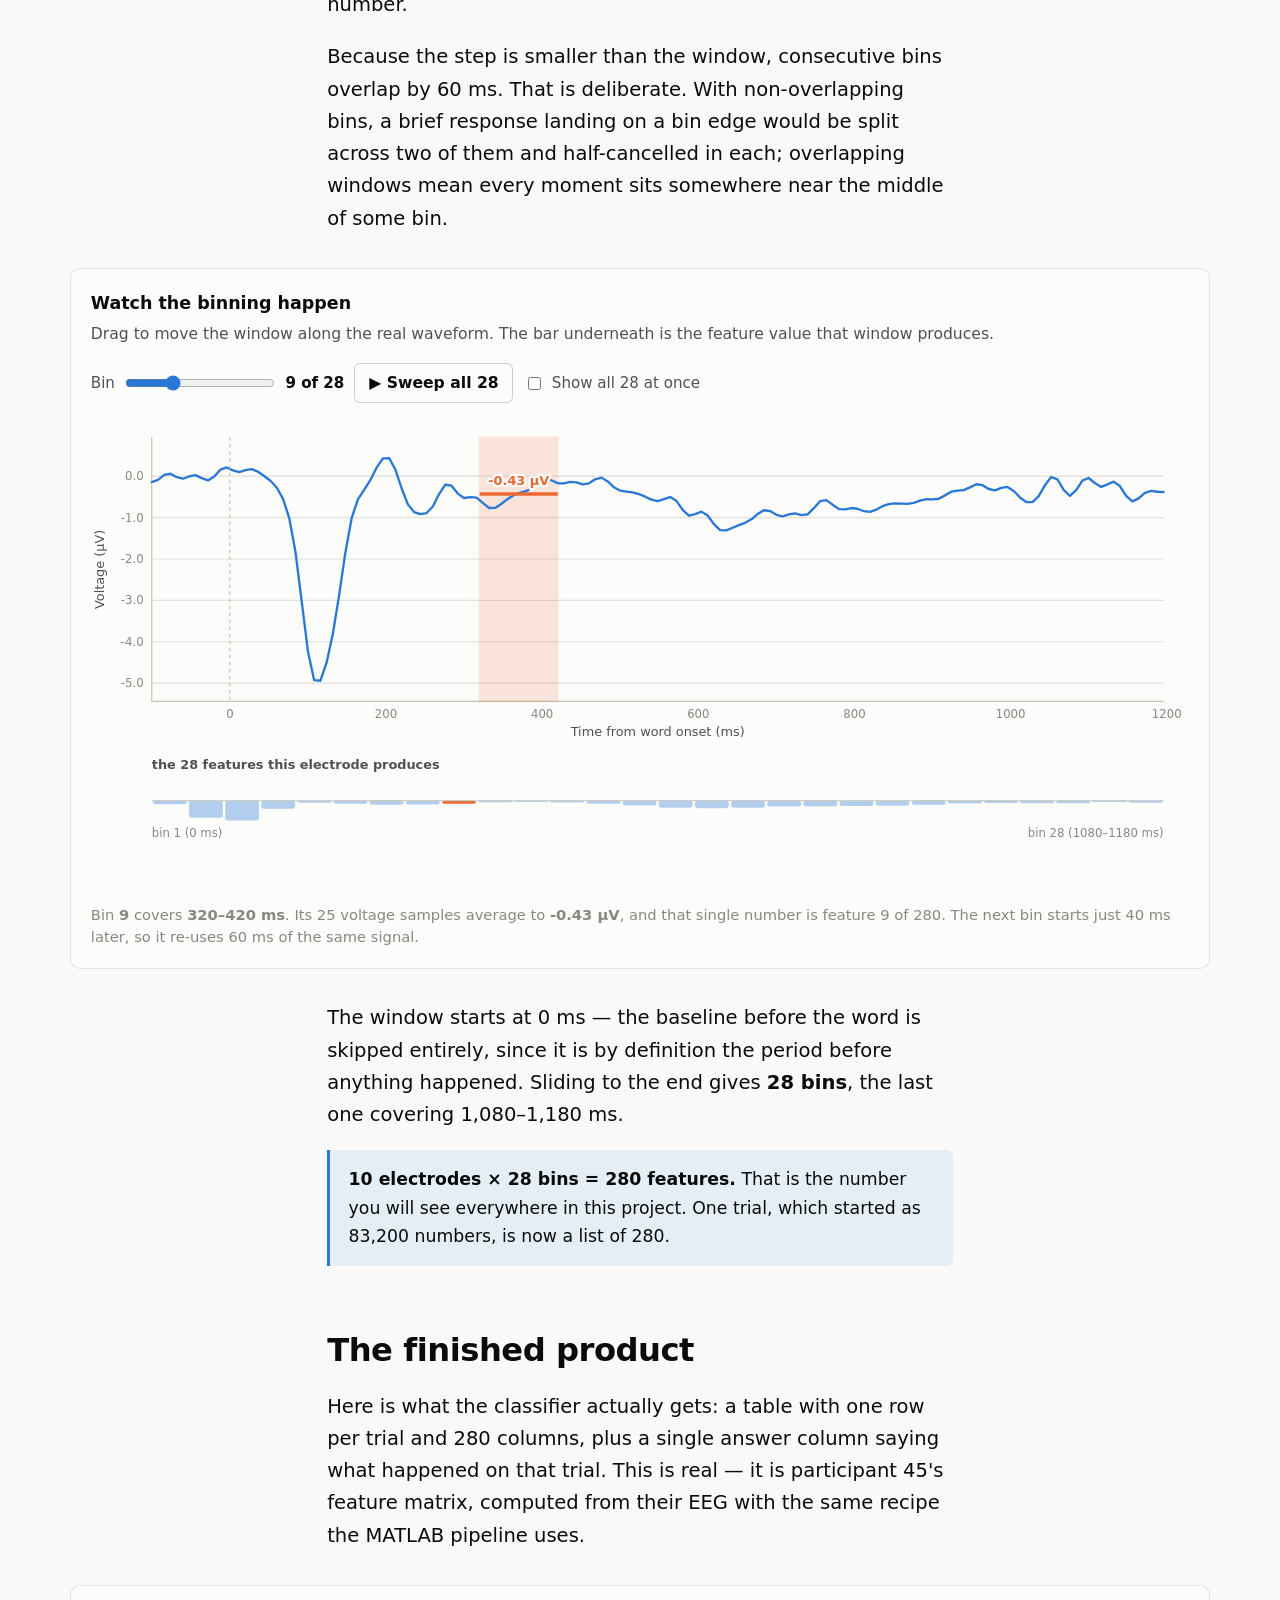
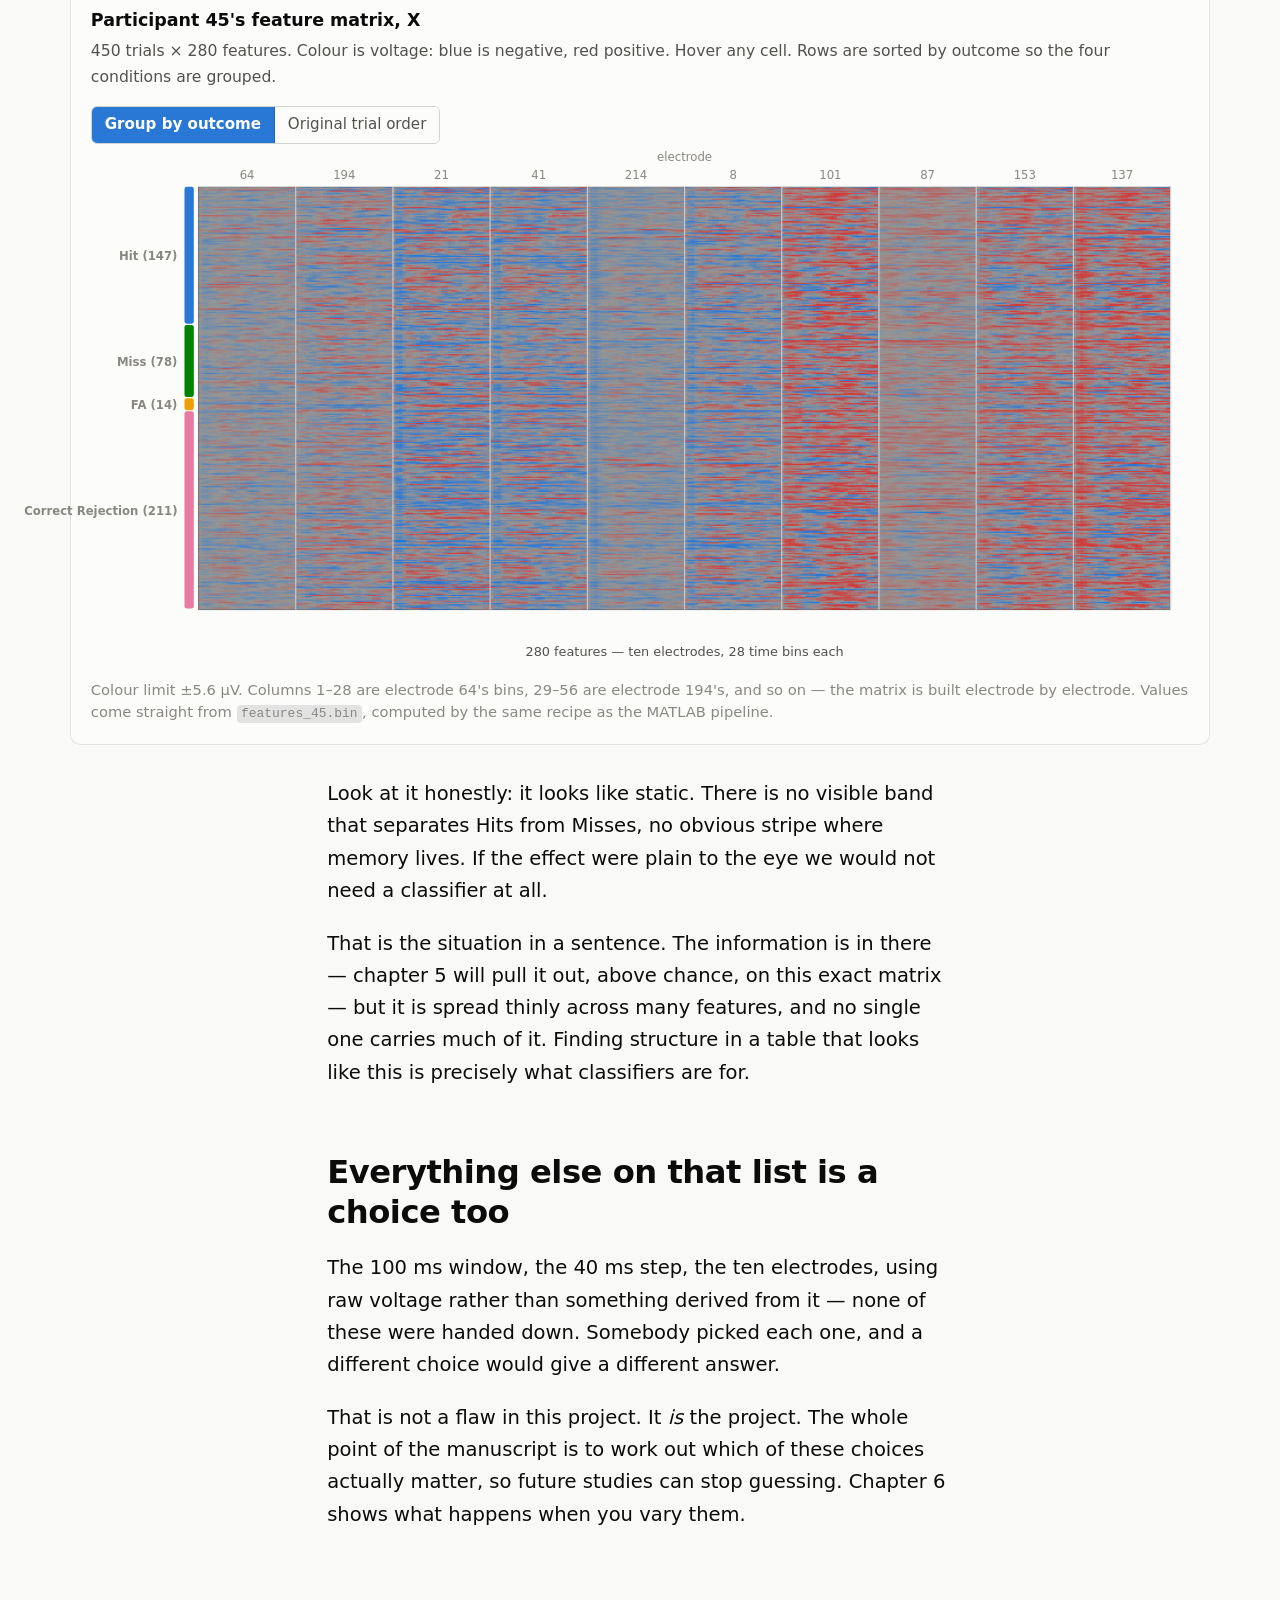
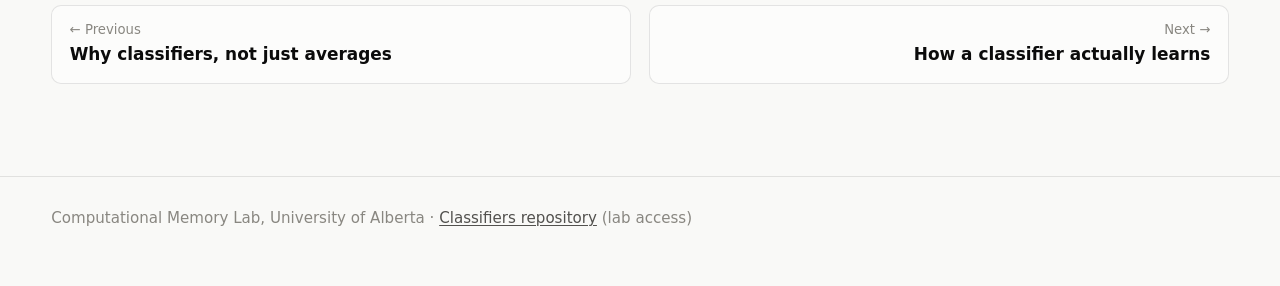
==== commit ad6b424a: "Sync site from Classifiers @ 32f4f06" ====
--- a/features.html
+++ b/features.html
@@ -45,7 +45,8 @@
         than a response. Subtracting its average from the rest of the trial puts every
         trial on a common zero, which is what makes trials comparable at all. The 1,200 ms
         after is long enough to contain the responses anyone expects to matter — the
-        visual response by ~200 ms, the memory-related effects between 300 and 800 ms —
+        visual response in the first 200 ms, the memory-related effects between 300 and
+        800 ms —
         with room to spare. Stop at 500 ms and you would cut off the later effects; run to
         3 seconds and you would mostly be recording the next trial.
       </p>
@@ -56,7 +57,7 @@
       <div id="cube"></div>
       <div class="figure__note">
         That is 37.6 million numbers per participant, about 140 MB on disk. Multiply by
-        67 people and you have the 8.7 GB sitting on the lab Drive.
+        67 people and you have the 9.3 GB sitting on the lab Drive.
       </div>
     </div>
 
@@ -70,7 +71,7 @@
         to learn from, it has far more knobs to turn than facts to constrain them — so
         there will always be some combination of weights that separates <em>these</em> 450
         trials perfectly, even when the inputs are pure noise. The model can simply assign
-        weights that memorise which trial is which, the way you could draw a line through
+        weights that memorize which trial is which, the way you could draw a line through
         any two points. It has learned the trials rather than the pattern, so it scores
         beautifully on them and no better than chance on anything new. That is
         <strong>overfitting</strong>, and it is the central hazard of this whole
@@ -132,14 +133,14 @@
       </p>
       <p class="small">
         <b>Why these:</b> even coverage of the scalp, following the earlier study this
-        project builds on (<a href="https://doi.org/10.1152/jn.00293.2020">Chakravarty et
+        project builds on (<a href="https://doi.org/10.1152/jn.00193.2020">Chakravarty et
         al., 2020</a>) so the results can be compared with it. The map shows the logic —
         a midline chain plus symmetric pairs. Two of them are the sites the classic ERP
         analysis uses anyway: Fz for the FN400 and P3 for the LPP.
       </p>
       <p class="small">
         <b>What is not known:</b> whether a different ten would do better. Nobody has
-        swept it. It is on the list of unclaimed threads at the end of chapter 7.
+        swept it. It is on the list of unclaimed threads in chapter 7.
       </p>
     </details>
   </section>
@@ -155,8 +156,9 @@
       </p>
       <p>
         Because the step is smaller than the window, consecutive bins overlap by 60 ms.
-        That is deliberate: it means a feature is never split awkwardly across a
-        boundary.
+        That is deliberate. With non-overlapping bins, a brief response landing on a bin
+        edge would be split across two of them and half-cancelled in each; overlapping
+        windows mean every moment sits somewhere near the middle of some bin.
       </p>
     </div>
 
@@ -185,7 +187,7 @@
       <p>
         The window starts at 0 ms — the baseline before the word is skipped entirely,
         since it is by definition the period before anything happened. Sliding to the end
-        gives <strong>28 bins</strong>, the last one finishing at about 1,176 ms.
+        gives <strong>28 bins</strong>, the last one covering 1,080–1,180 ms.
       </p>
       <div class="callout">
         <strong>10 electrodes × 28 bins = 280 features.</strong> That is the number you
@@ -254,7 +256,7 @@
 <footer class="footer">
   <div class="wrap">
     Computational Memory Lab, University of Alberta ·
-    <a href="https://github.com/Computational-Memory-Lab/Classifiers">Classifiers repository</a>
+    <a href="https://github.com/Computational-Memory-Lab/Classifiers">Classifiers repository</a> <span class="muted">(lab access)</span>
   </div>
 </footer>
 
@@ -528,7 +530,7 @@
     }
     el('line', { x1: pad.l, x2: w - pad.r, y1: by + bh / 2, y2: by + bh / 2, stroke: token('--baseline') }, svg);
     el('text', { x: pad.l, y: by + bh + 14, class: 'tick' }, svg).textContent = 'bin 1 (0 ms)';
-    el('text', { x: w - pad.r, y: by + bh + 14, 'text-anchor': 'end', class: 'tick' }, svg).textContent = 'bin 28 (1080 ms)';
+    el('text', { x: w - pad.r, y: by + bh + 14, 'text-anchor': 'end', class: 'tick' }, svg).textContent = 'bin 28 (1080\u20131180 ms)';
 
     note.innerHTML = `Bin <b>${b + 1}</b> covers <b>${lo}–${lo + F.binWidthMs} ms</b>. `
       + `Its 25 voltage samples average to <b>${vals[b].toFixed(2)} µV</b>, and that single number is `
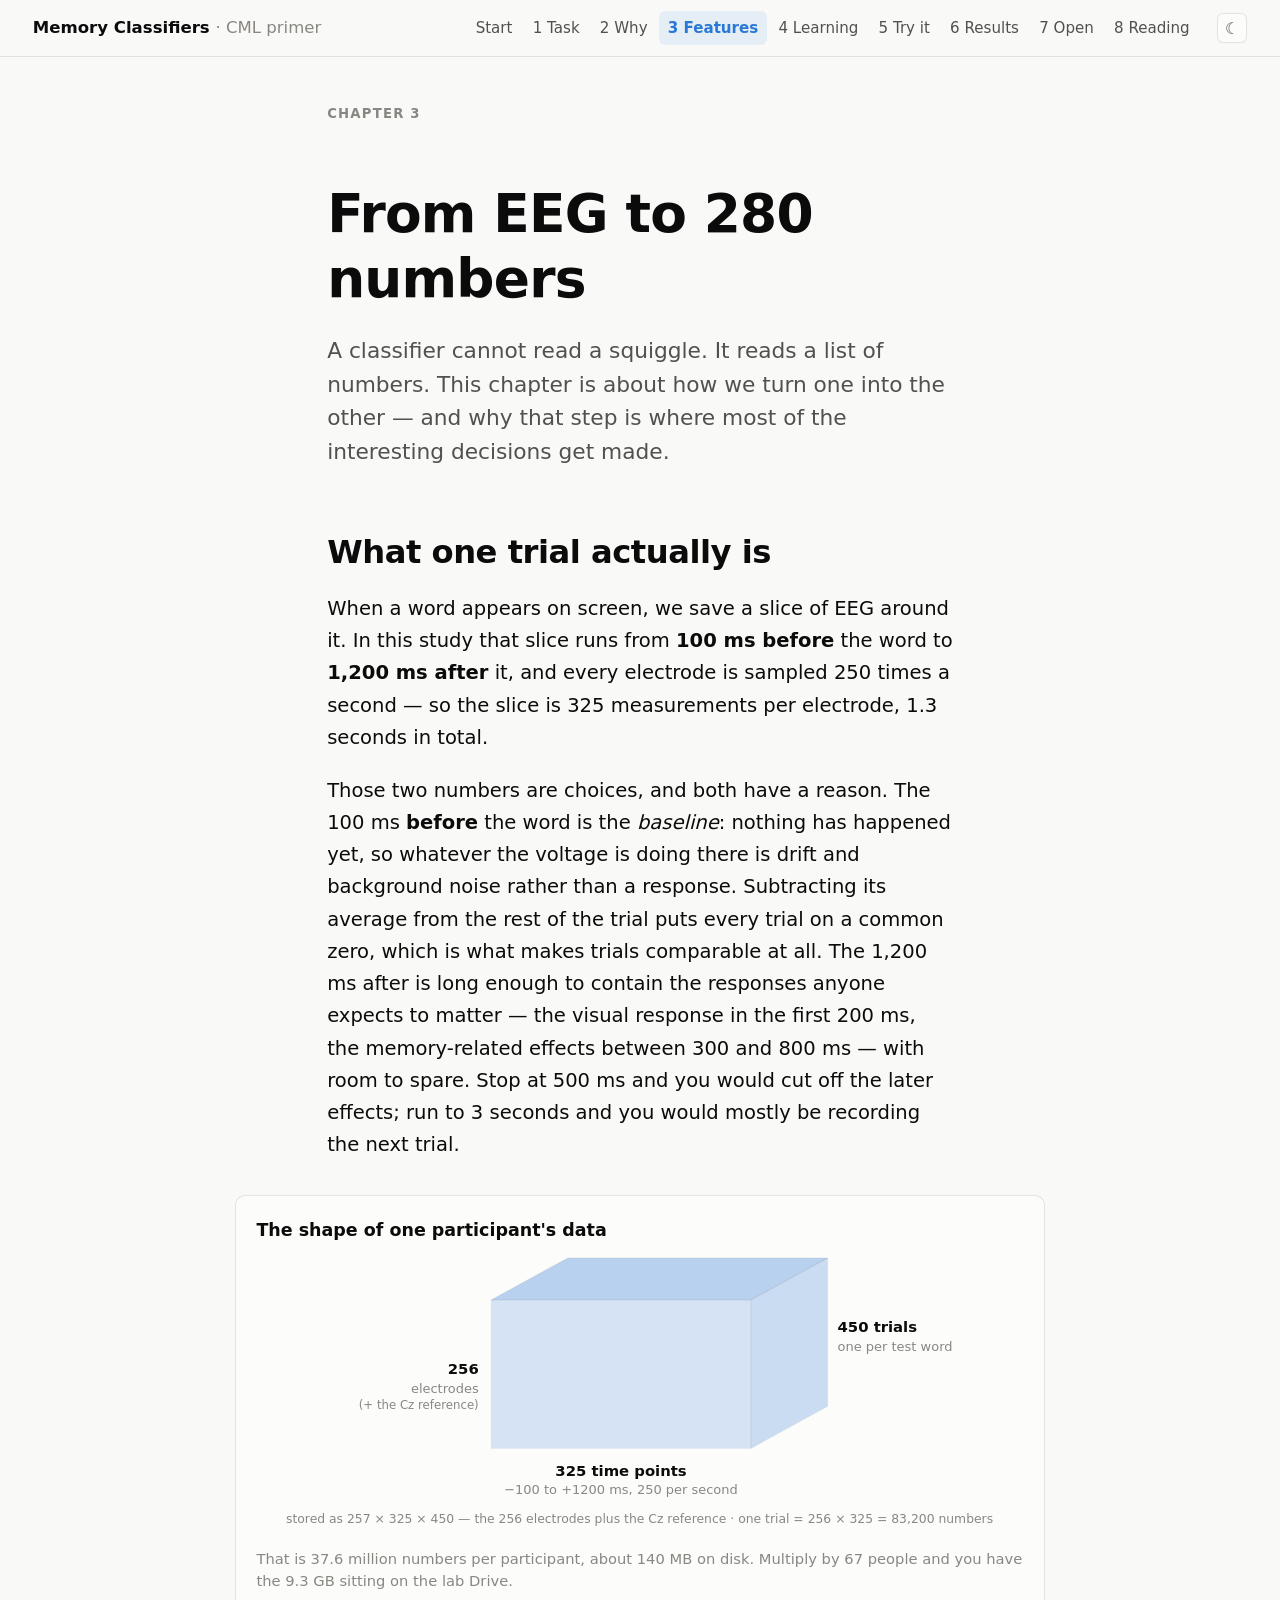
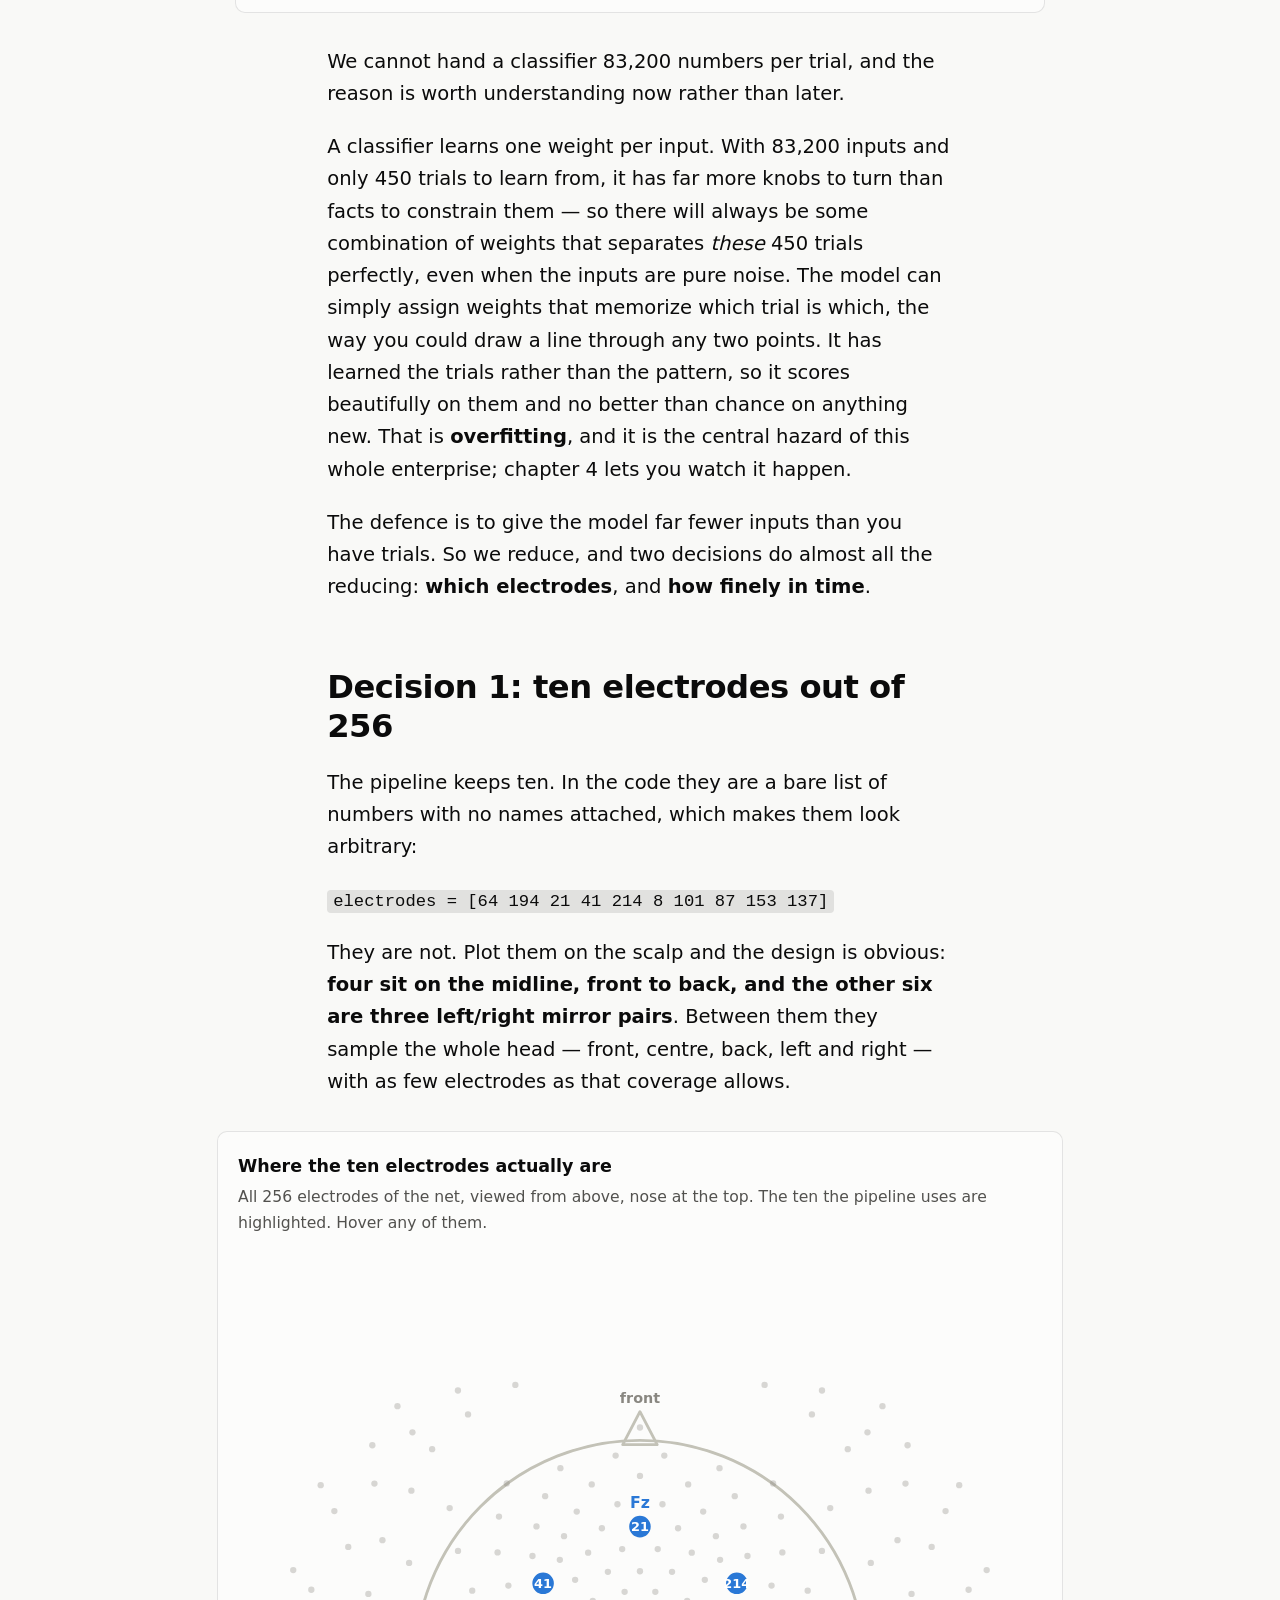
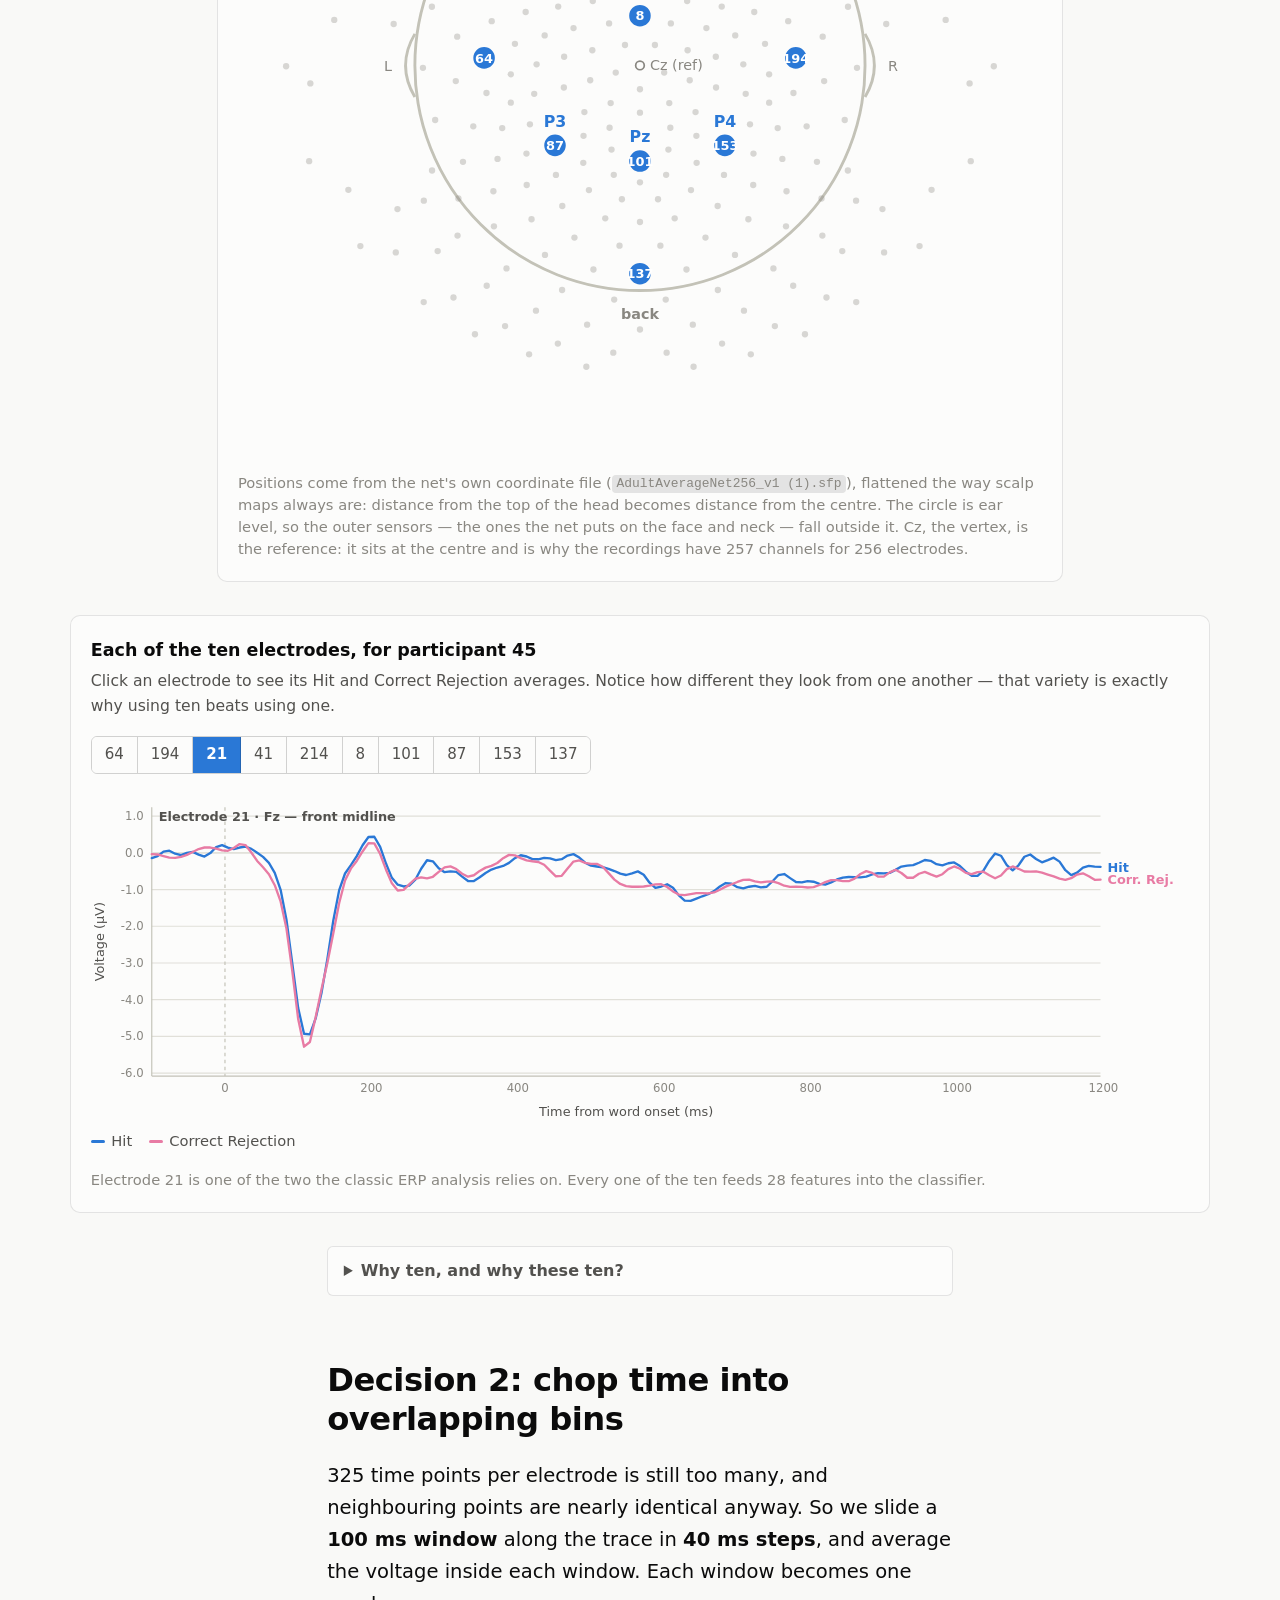
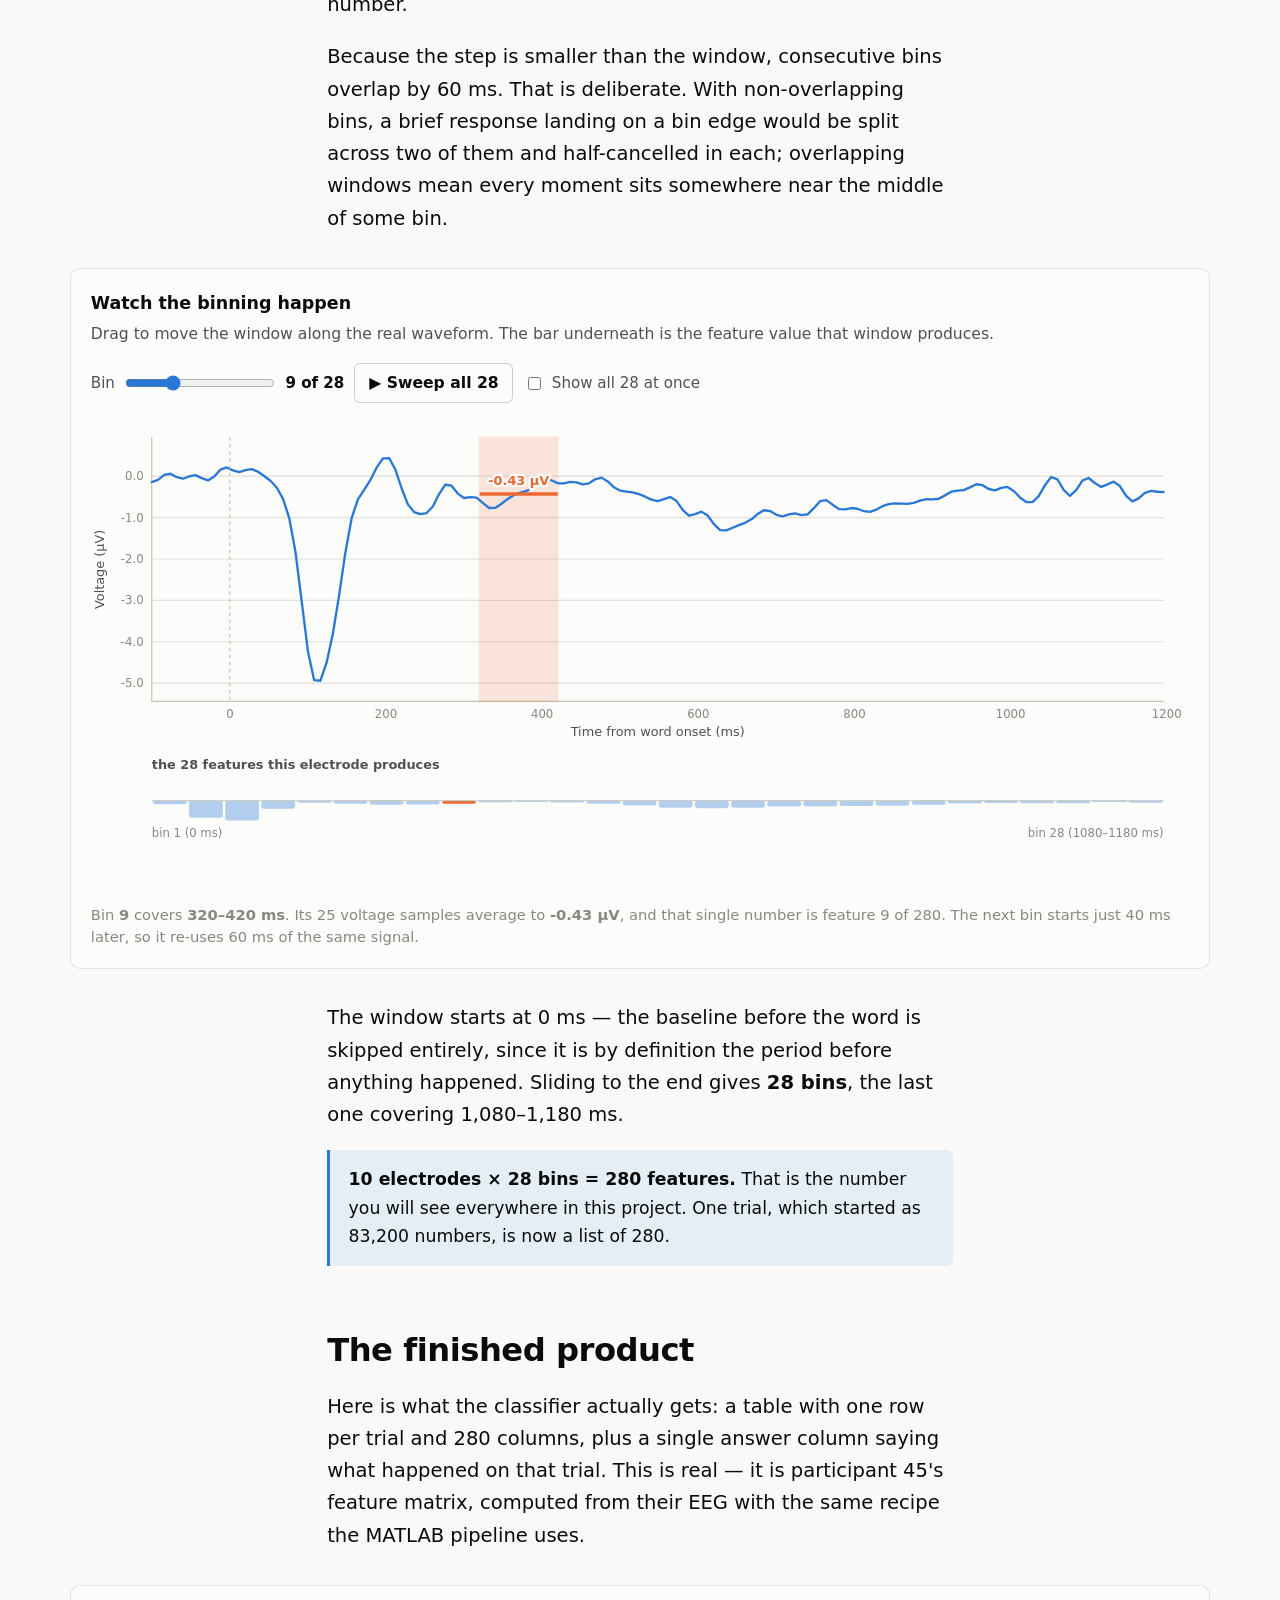
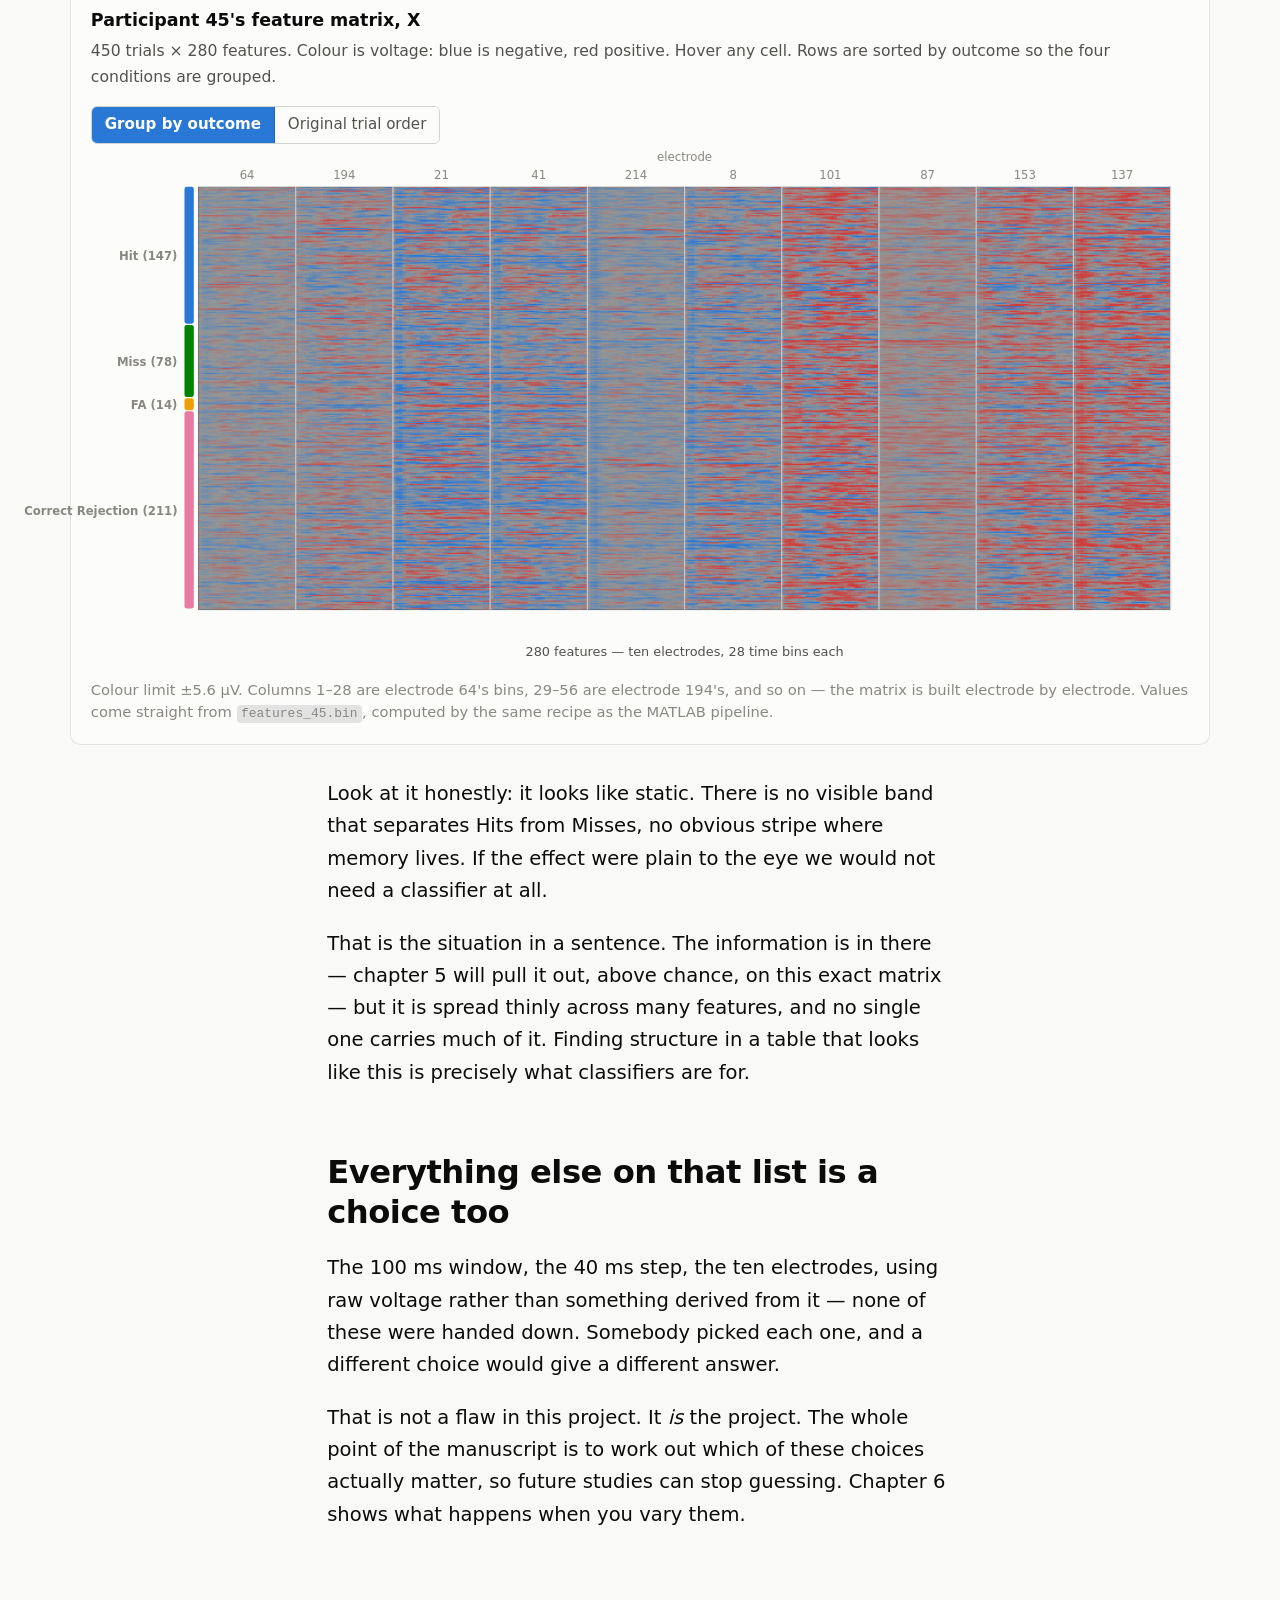
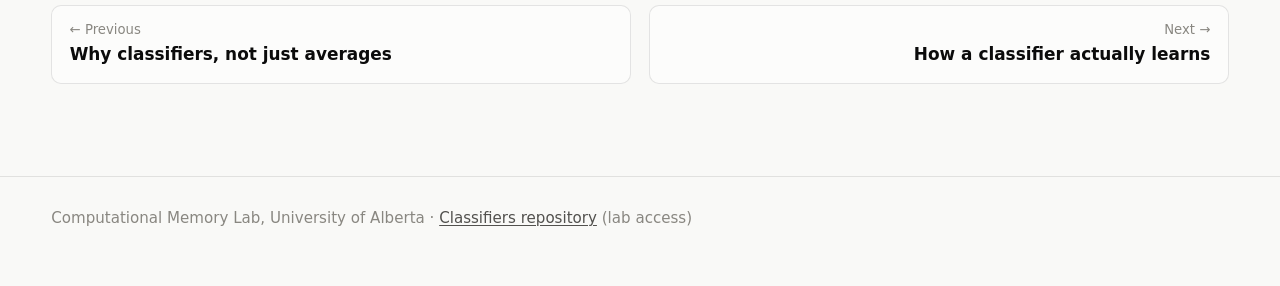
==== commit 171731f2: "Sync site from Classifiers @ e7cd41a" ====
--- a/features.html
+++ b/features.html
@@ -10,7 +10,7 @@
 <body>
 
 <header class="topbar">
-  <a class="topbar__home" href="index.html">Memory &amp; EEG <span>· CML primer</span></a>
+  <a class="topbar__home" href="index.html">Memory Classifiers <span>· CML primer</span></a>
   <div class="topbar__spacer"></div>
   <nav class="topbar__nav" aria-label="Chapters"></nav>
   <button class="theme-toggle" type="button">☾</button>
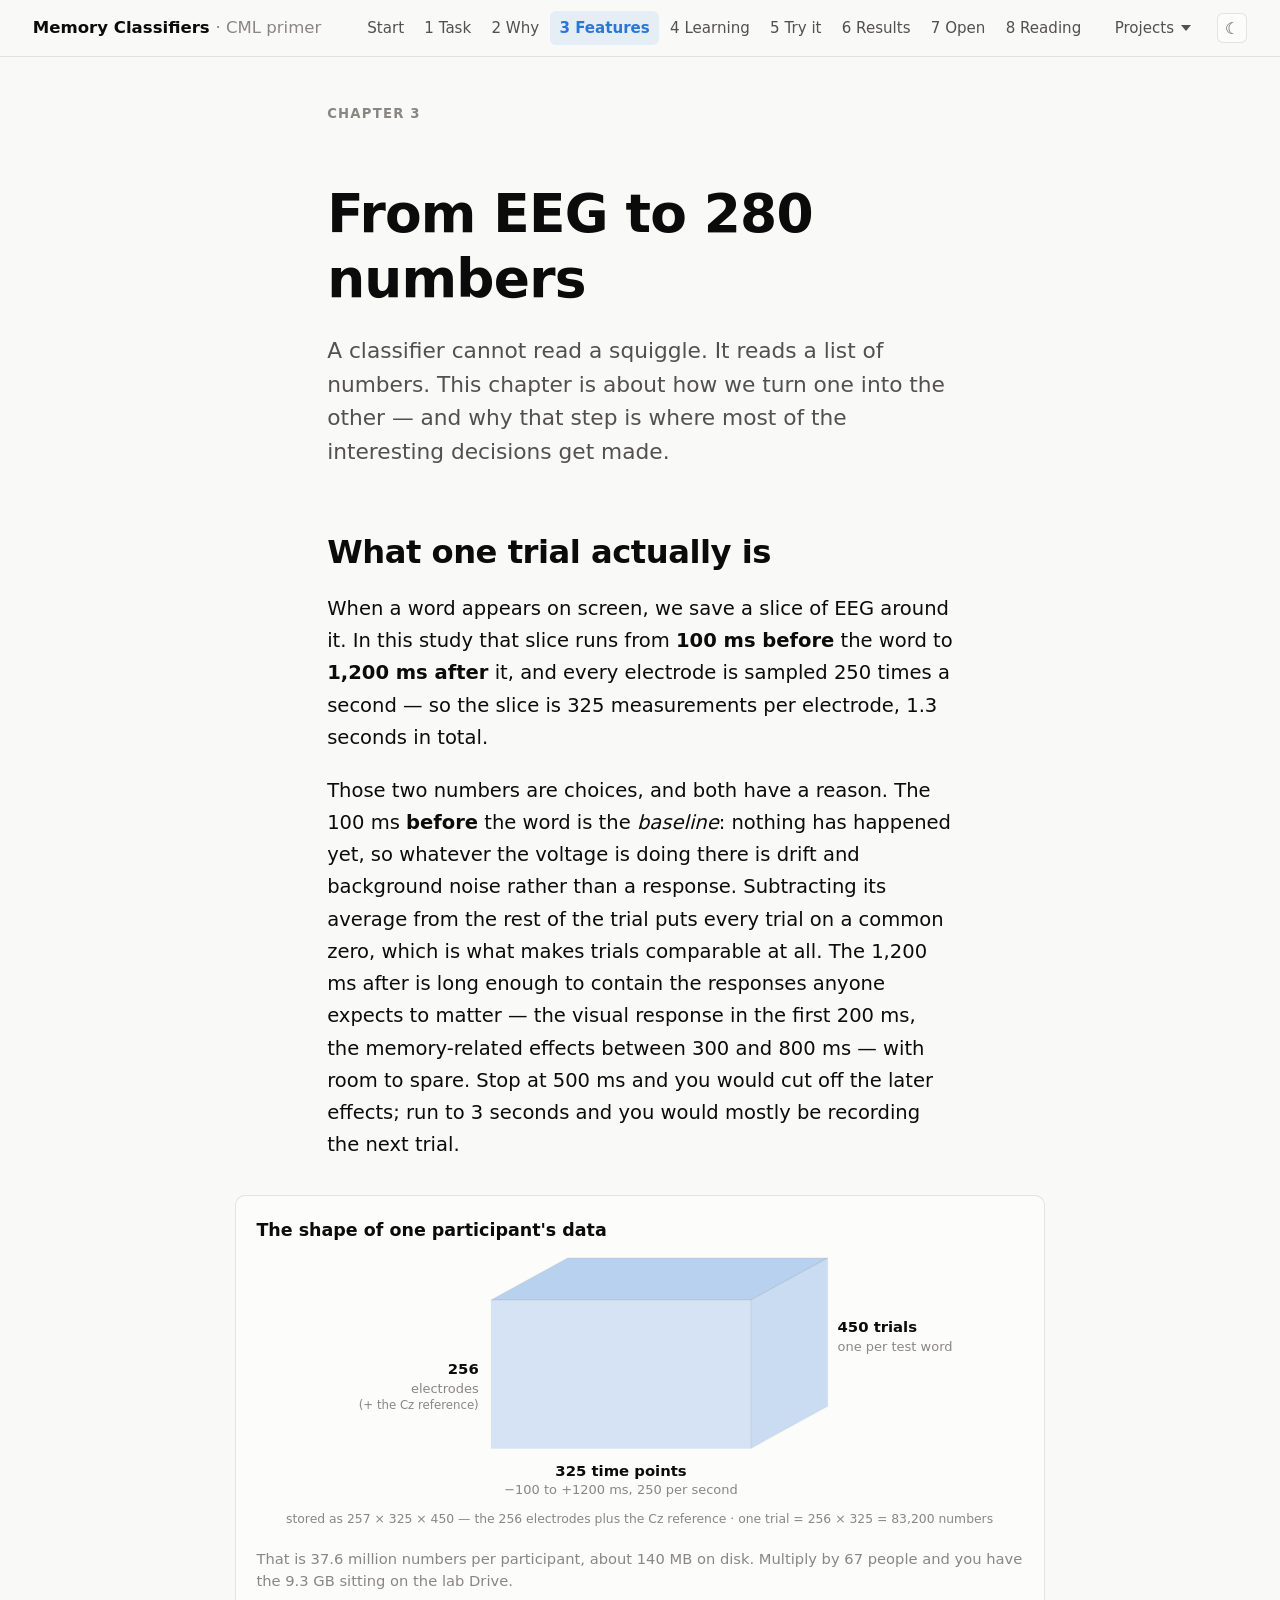
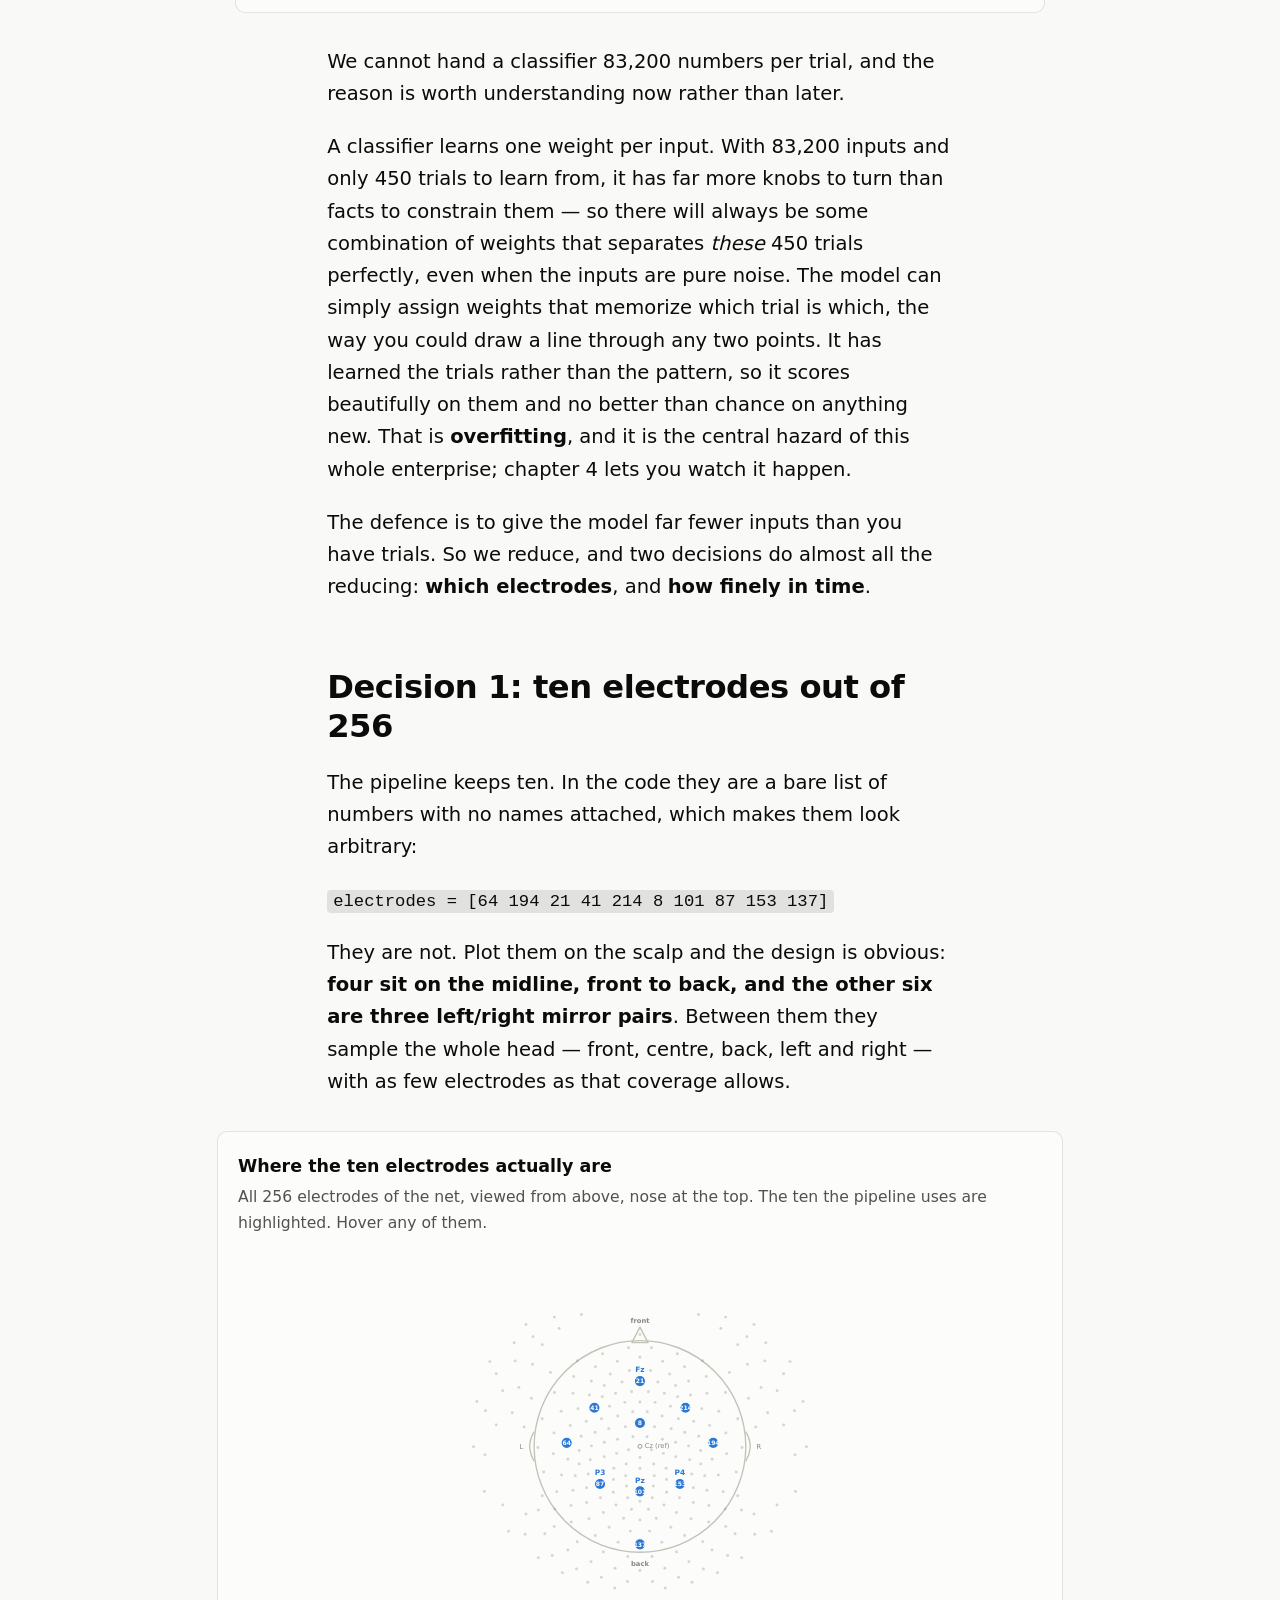
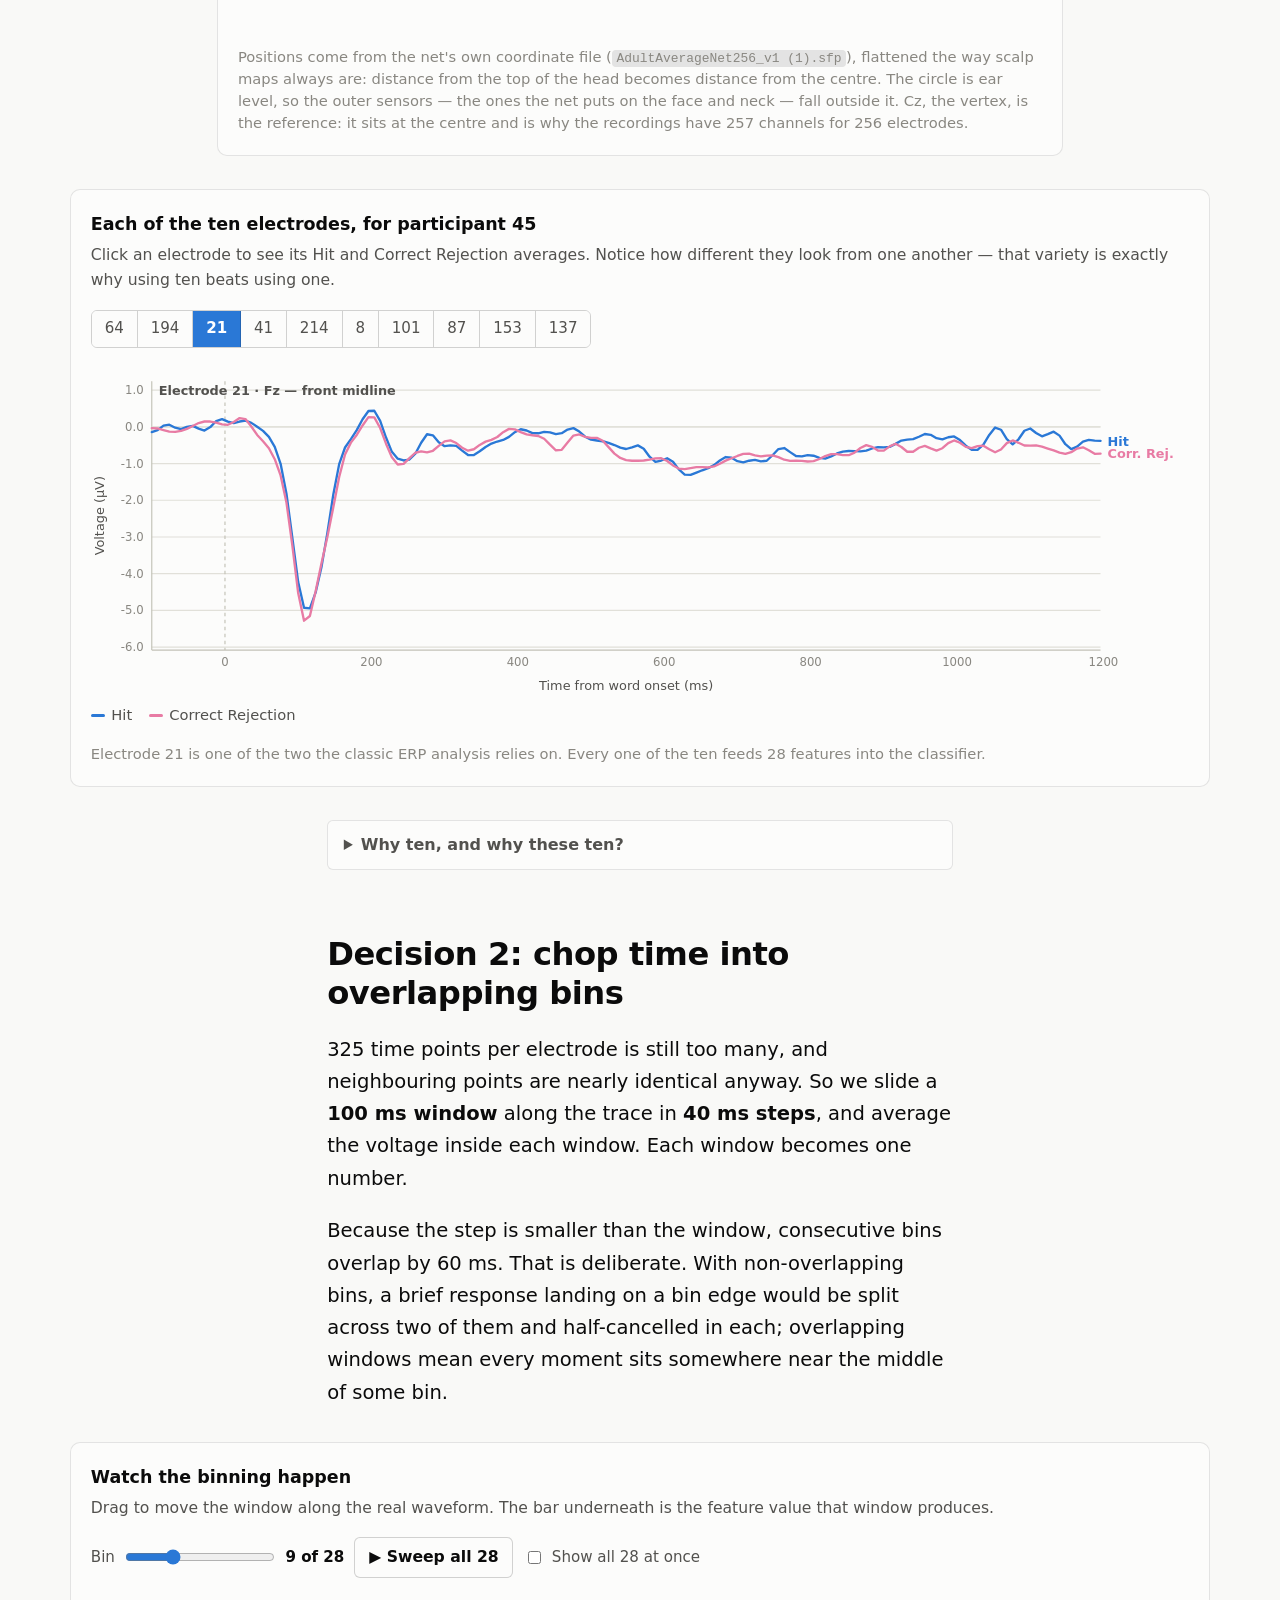
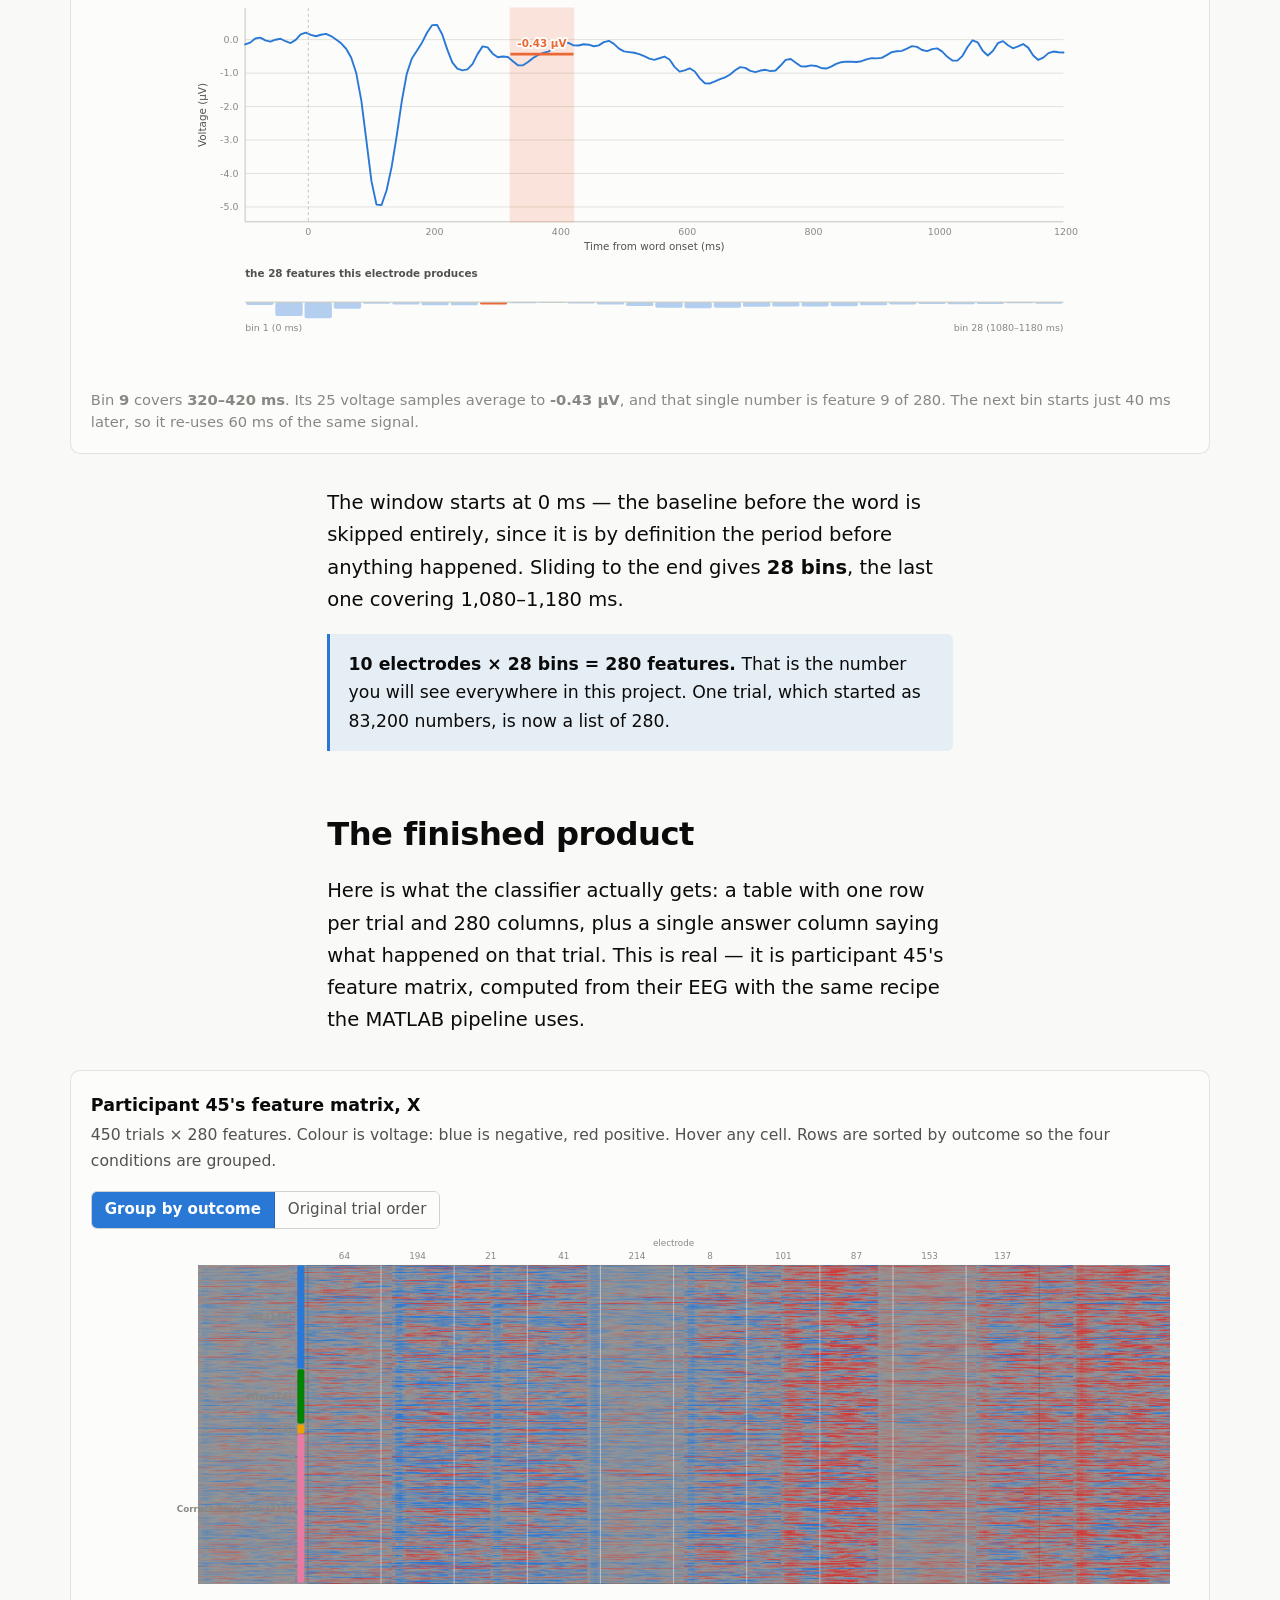
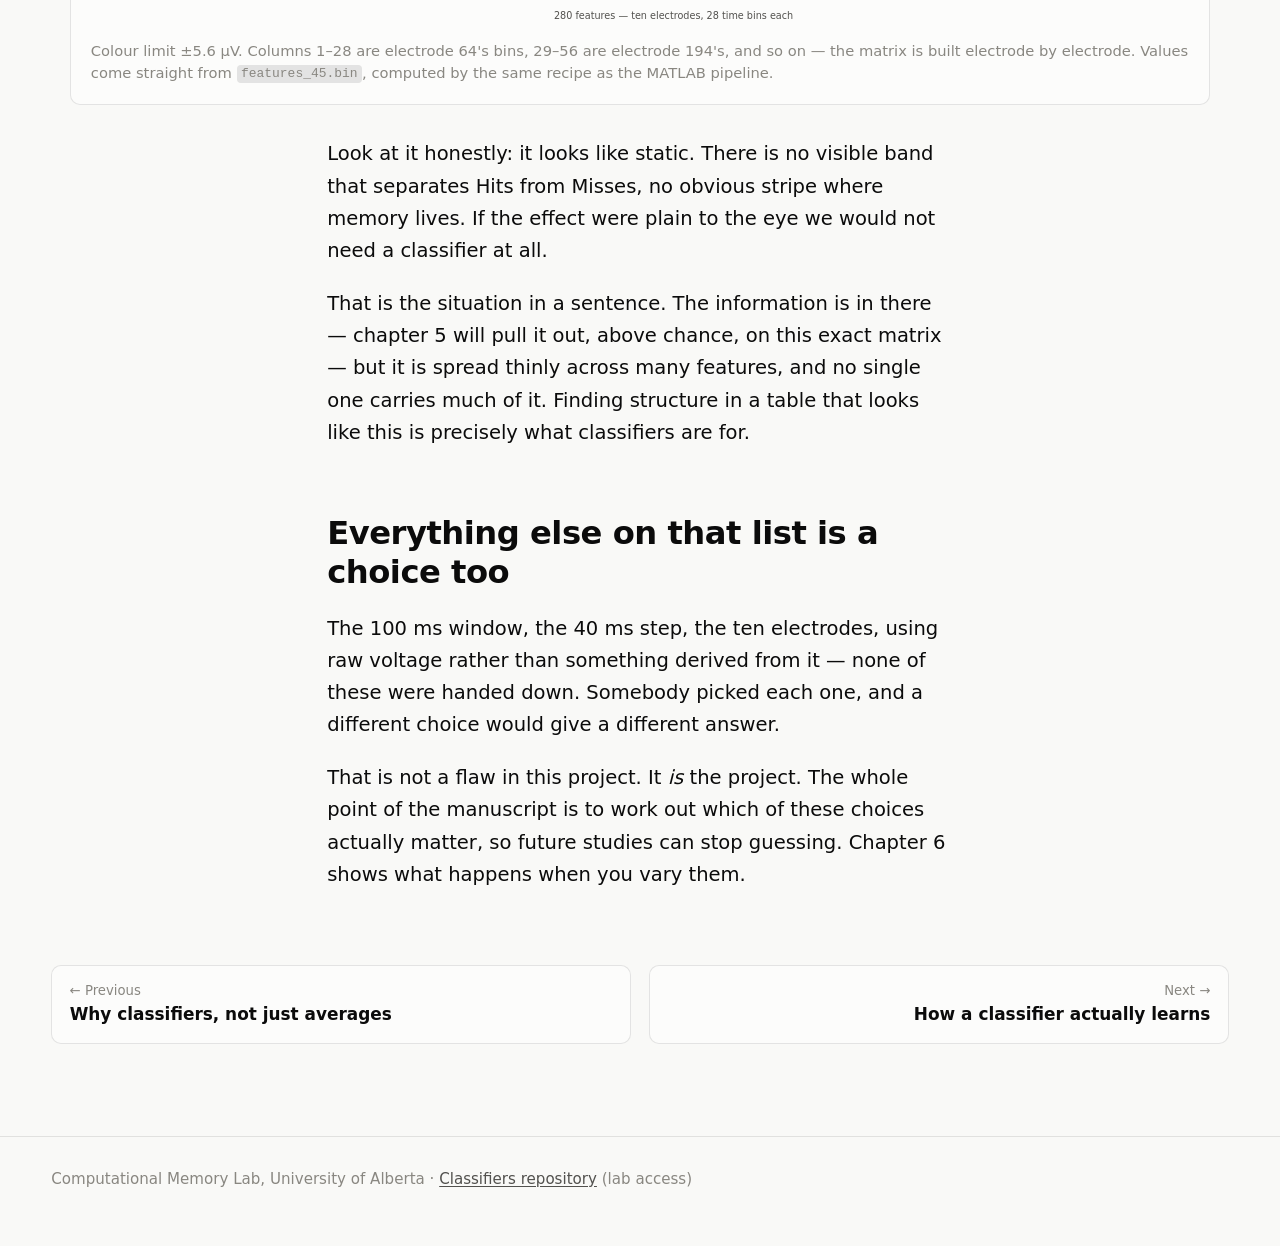
==== commit 10239849: "Sync site from Classifiers @ 94510ae" ====
--- a/features.html
+++ b/features.html
@@ -263,7 +263,7 @@
 <script type="module">
 import {
   initChrome, loadJSON, loadBin, svgRoot, frame, scale, linePath, el,
-  responsive, token, tooltip, mean, canvasOverlay,
+  responsive, token, tooltip, mean, canvasOverlay, clientToViewBox,
 } from './assets/site.js';
 
 initChrome();
@@ -672,9 +672,7 @@
     // hover
     const hit = el('rect', { x: pad.l, y: pad.t, width: pw, height: ph, fill: 'transparent', style: 'cursor:crosshair' }, svg);
     hit.addEventListener('pointermove', (ev) => {
-      const box = svg.getBoundingClientRect();
-      const fx = ((ev.clientX - box.left) / box.width) * w;
-      const fy = ((ev.clientY - box.top) / box.height) * h;
+      const { x: fx, y: fy } = clientToViewBox(svg, ev);
       const c = Math.floor(((fx - pad.l) / pw) * nFeat);
       const r = Math.floor(((fy - pad.t) / ph) * nTrials);
       if (c < 0 || c >= nFeat || r < 0 || r >= nTrials) return;
--- a/assets/site.css
+++ b/assets/site.css
@@ -255,6 +255,10 @@
   font-size: 0.94rem;
 }
 .callout strong { font-weight: 640; }
+/* Paragraph spacing comes from `.prose > * + *`, which only reaches direct
+   children of .prose -- so a callout or keypoint holding more than one
+   paragraph runs them together. Restore it inside the boxes themselves. */
+.callout > * + *, .keypoint > * + * { margin-top: 0.75em; }
 .callout--warn { border-left-color: var(--warning); background: color-mix(in srgb, var(--warning) 10%, transparent); }
 
 .keypoint {
@@ -414,7 +418,27 @@
 
 /* ---------- svg chart primitives ---------- */
 
-svg.chart { display: block; width: 100%; height: auto; overflow: visible; }
+/* A chart must never be taller than the screen it is read on.
+   width:100% + a fixed viewBox locks the aspect ratio, so height follows width
+   and a wide figure produced charts ~800px tall -- taller than a laptop viewport
+   before the title, controls, stats and note were added. Capping the height
+   makes the SVG scale down and centre itself (preserveAspectRatio is
+   xMidYMid meet), which is the one constraint that actually tracks the reader's
+   screen rather than guessing at a pixel width. */
+svg.chart {
+  display: block;
+  width: 100%;
+  height: auto;
+  max-height: min(42vh, 24rem);
+  overflow: visible;
+}
+
+/* A square chart is a different case from the wide ones the cap above was
+   written for. Its height is set by how big the reader needs the cells to be,
+   not by a wide plot area dragging the height up, and at 42vh the 120x120
+   correlation matrix renders its cells at about two pixels. Still bounded by
+   the viewport, which is the point of the rule. */
+svg.chart--square { max-height: min(64vh, 33rem); }
 svg.chart .grid { stroke: var(--gridline); stroke-width: 1; }
 svg.chart .axis { stroke: var(--baseline); stroke-width: 1; }
 svg.chart .tick { fill: var(--text-muted); font-size: 10px; }
@@ -477,3 +501,108 @@
   color: var(--text-muted);
 }
 .footer a { color: var(--text-secondary); }
+
+/* ---------- projects dropdown in the topbar ---------- */
+/* The <details> button sits in .topbar as a sibling of .topbar__nav; the panel
+   itself is parented to <body> and positioned by JS. Two properties of this bar
+   make anything else break -- see the long comment in site.js. */
+.navmenu { position: relative; flex: none; }
+
+.navmenu > summary {
+  list-style: none;
+  cursor: pointer;
+  padding: 0.25rem 0.45rem 0.25rem 0.55rem;
+  border-radius: var(--radius-sm);
+  font-size: 0.82rem;
+  color: var(--text-secondary);
+  white-space: nowrap;
+  display: flex;
+  align-items: center;
+  gap: 0.35rem;
+  user-select: none;
+}
+.navmenu > summary::-webkit-details-marker { display: none; }
+.navmenu > summary::marker { content: ''; }
+.navmenu > summary:hover { background: var(--border); color: var(--text-primary); }
+.navmenu > summary:focus-visible { outline: 2px solid var(--accent); outline-offset: 1px; }
+.navmenu[data-current] > summary { background: var(--accent-wash); color: var(--accent); font-weight: 600; }
+
+/* Drawn with borders rather than set as the "▾" glyph, which rendered at about
+   8px on this font stack however it was sized. */
+.navmenu__caret {
+  flex: none;
+  width: 0; height: 0;
+  font-size: 0;
+  border-left: 5px solid transparent;
+  border-right: 5px solid transparent;
+  border-top: 6px solid currentColor;
+  transition: transform 0.14s ease;
+}
+.navmenu[open] .navmenu__caret { transform: rotate(180deg); }
+
+.navmenu__panel {
+  position: fixed;
+  top: 0; left: 0;
+  display: none;
+  z-index: 200;
+  width: 19rem;
+  max-width: calc(100vw - 1rem);
+  padding: 0.3rem;
+  background: var(--surface-1);
+  border: 1px solid var(--border);
+  border-radius: var(--radius);
+  box-shadow: 0 10px 30px rgb(0 0 0 / 0.18);
+  flex-direction: column;
+  gap: 0.1rem;
+}
+.navmenu__panel[data-open] { display: flex; }
+.navmenu__panel a {
+  display: block;
+  white-space: normal;
+  padding: 0.5rem 0.55rem;
+  border-radius: var(--radius-sm);
+  text-decoration: none;
+}
+.navmenu__ttl { display: block; font-size: 0.85rem; color: var(--text-primary); font-weight: 560; }
+.navmenu__sub { display: block; font-size: 0.76rem; color: var(--text-muted); line-height: 1.35; margin-top: 0.12rem; }
+.navmenu__panel a:hover { background: var(--accent-wash); }
+.navmenu__panel a:hover .navmenu__ttl { color: var(--accent); }
+.navmenu__panel a[aria-current="page"] { background: var(--accent-wash); }
+.navmenu__panel a[aria-current="page"] .navmenu__ttl { color: var(--accent); font-weight: 650; }
+
+/* ---------- deep-dive pages: display formulas and step markers ---------- */
+.formula {
+  margin: 1.1rem 0;
+  padding: 0.85rem 1rem;
+  background: var(--accent-wash);
+  border: 1px solid var(--border);
+  border-radius: var(--radius-sm);
+  text-align: center;
+  font-size: 1.02rem;
+  line-height: 1.7;
+  overflow-x: auto;
+}
+.formula .lbl { display: block; margin-top: 0.4rem; font-size: 0.78rem; color: var(--text-muted); }
+
+.steplabel {
+  display: inline-block;
+  margin-right: 0.5rem;
+  padding: 0.05rem 0.45rem;
+  border-radius: 999px;
+  background: var(--accent-wash);
+  color: var(--accent);
+  font-size: 0.72rem;
+  font-weight: 700;
+  vertical-align: 0.15em;
+}
+
+/* ---------- square plots ---------- */
+/* The 2-D scatter figures use a 470x400 viewBox at width:100%. Inside a
+   .figure--wide (62rem) that renders about 957x815 px, so the figure alone was
+   taller than a laptop viewport once its controls, stats and note were added.
+   Capping the plot's width caps its height, since the aspect is fixed. */
+.plot--square { max-width: 26rem; margin-inline: auto; }
+/* The head is the tallest figure on the site and carries six controls above it,
+   so it is capped tighter still -- it has to leave room for its own readout
+   without pushing the note off a laptop screen. */
+.plot--head { max-width: 23rem; margin-inline: auto; }
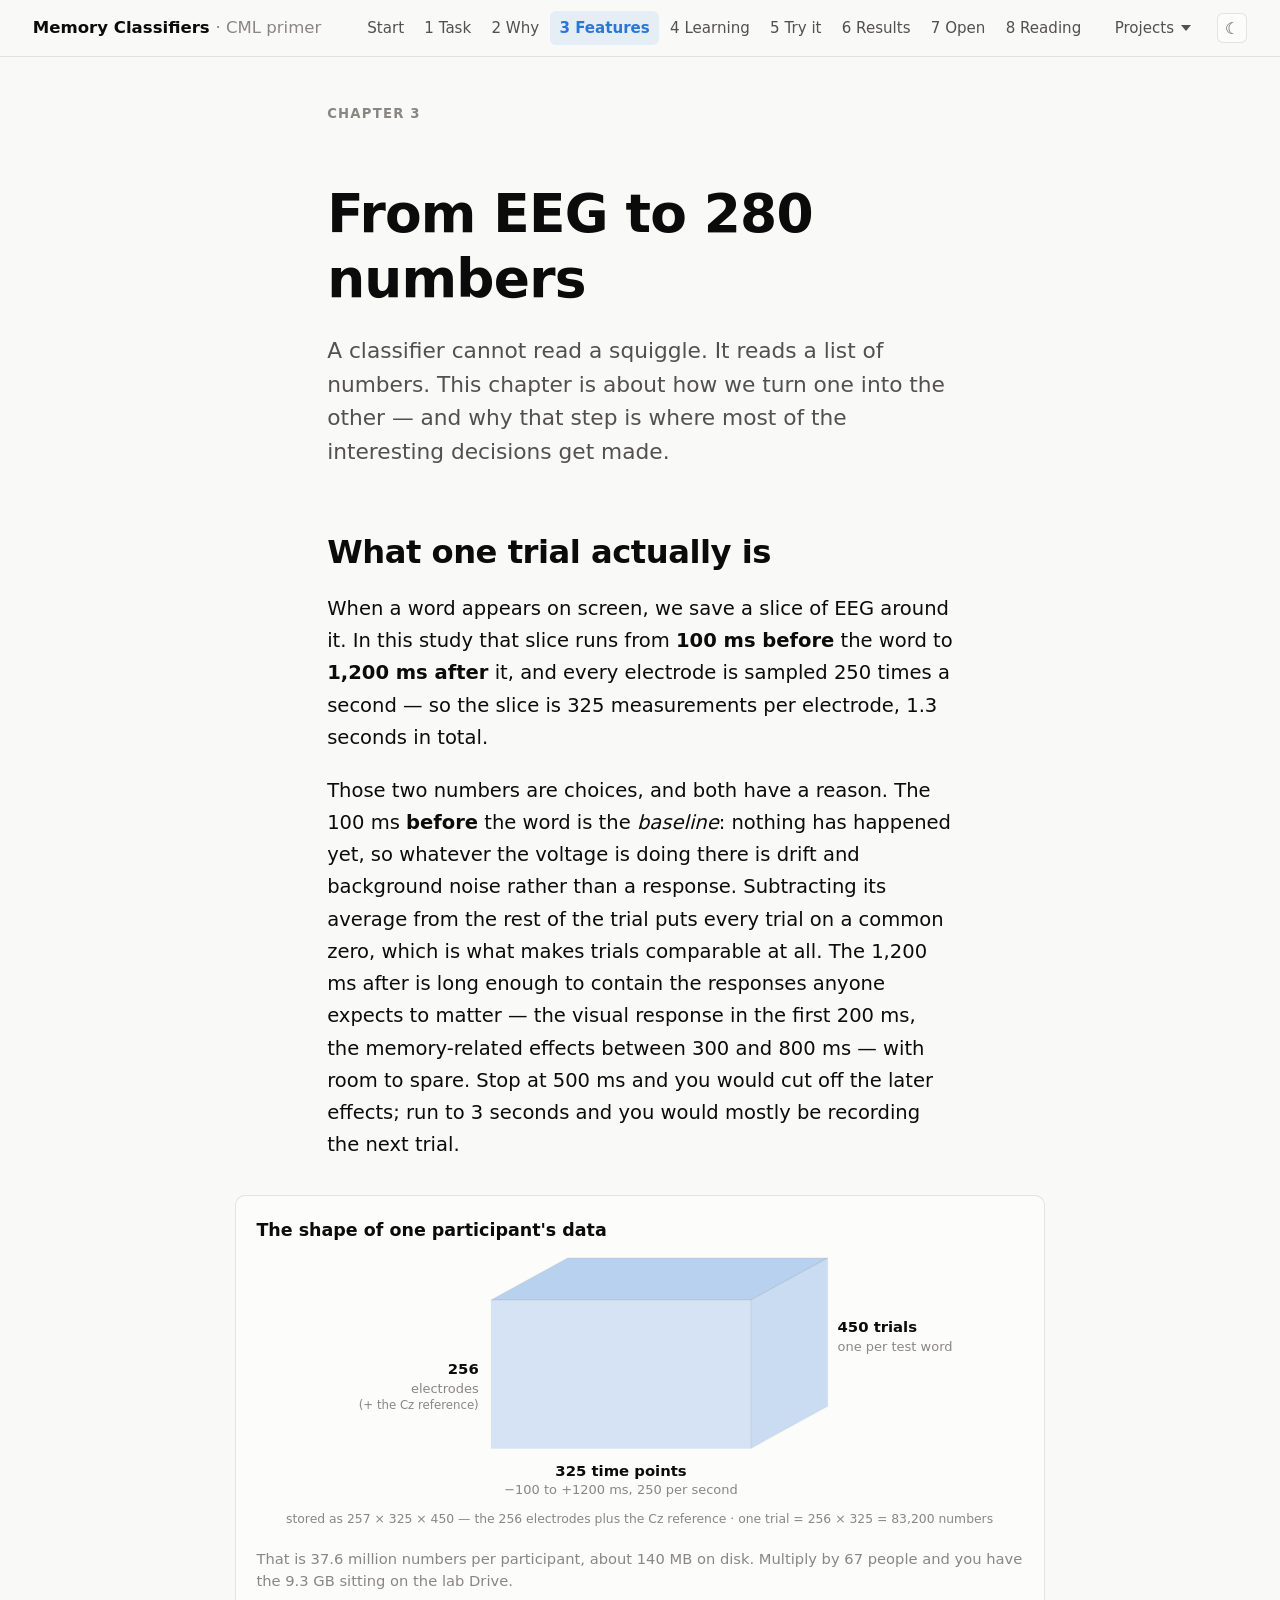
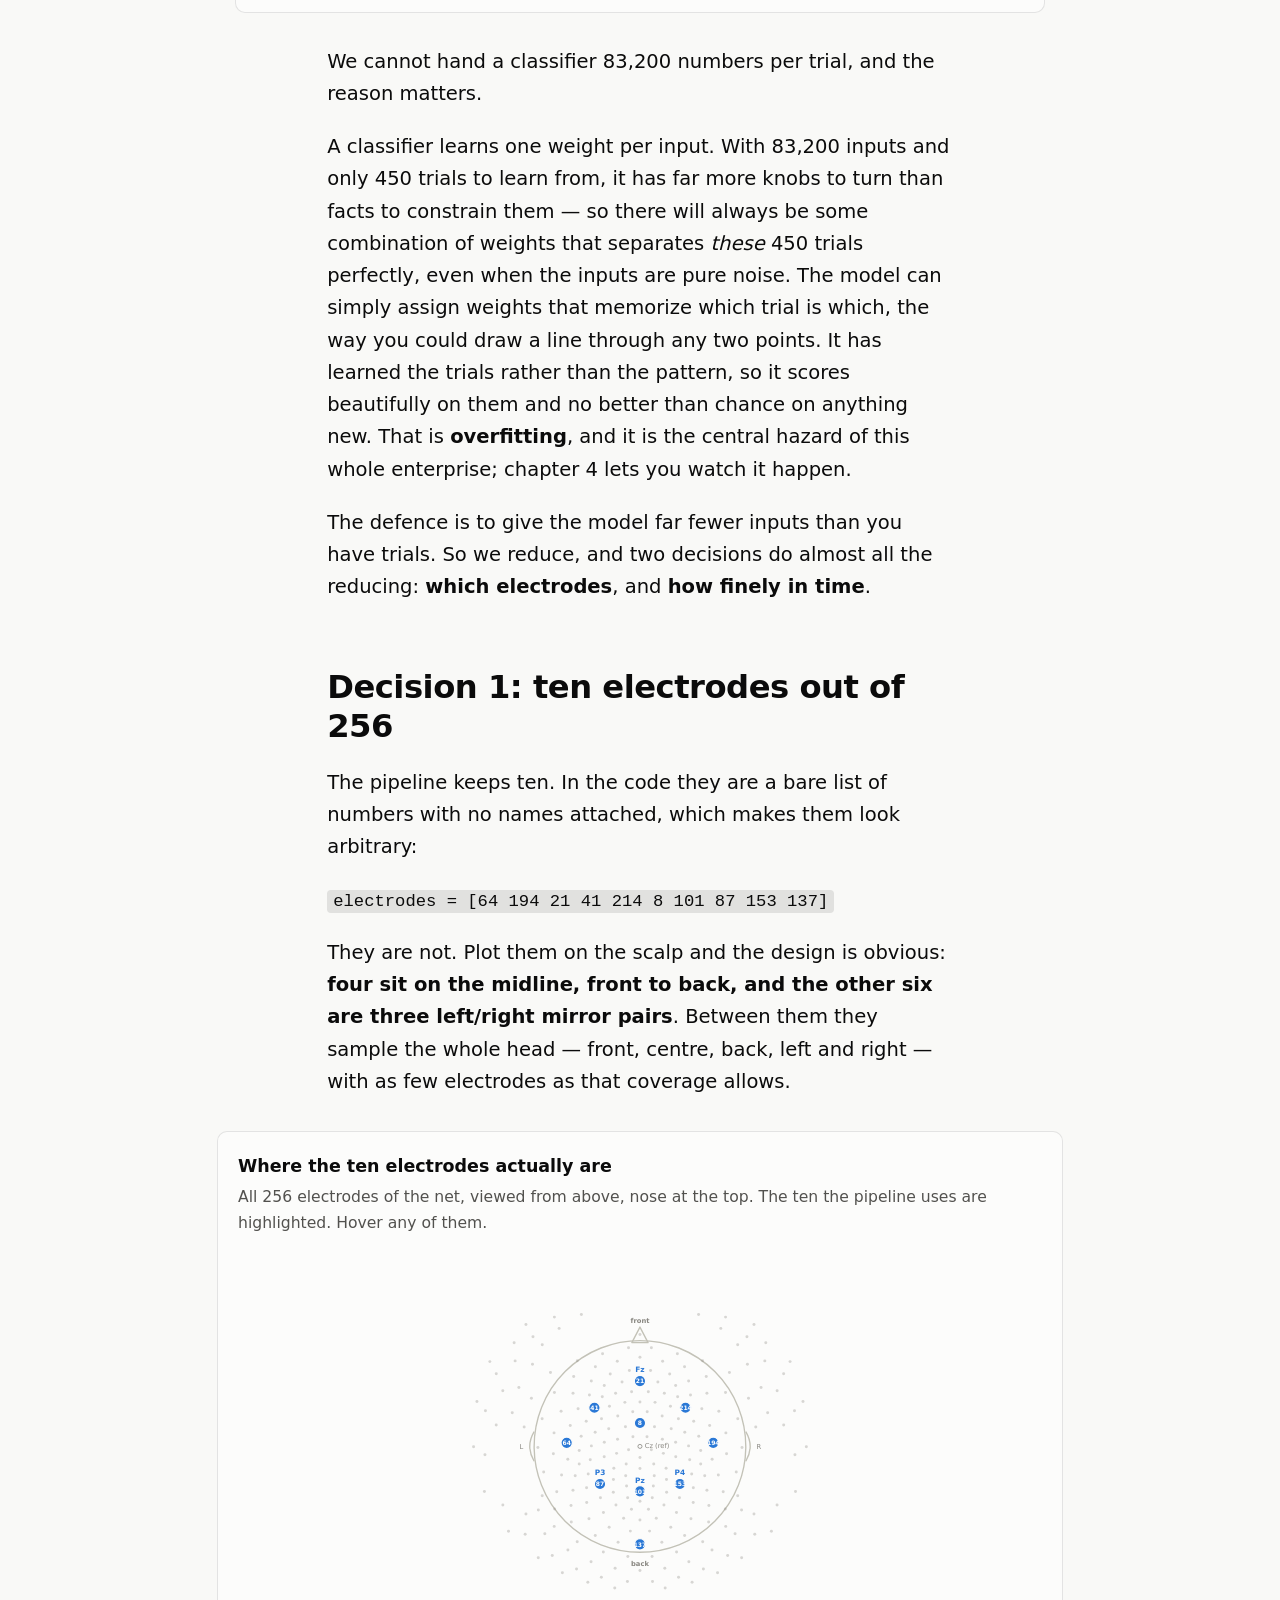
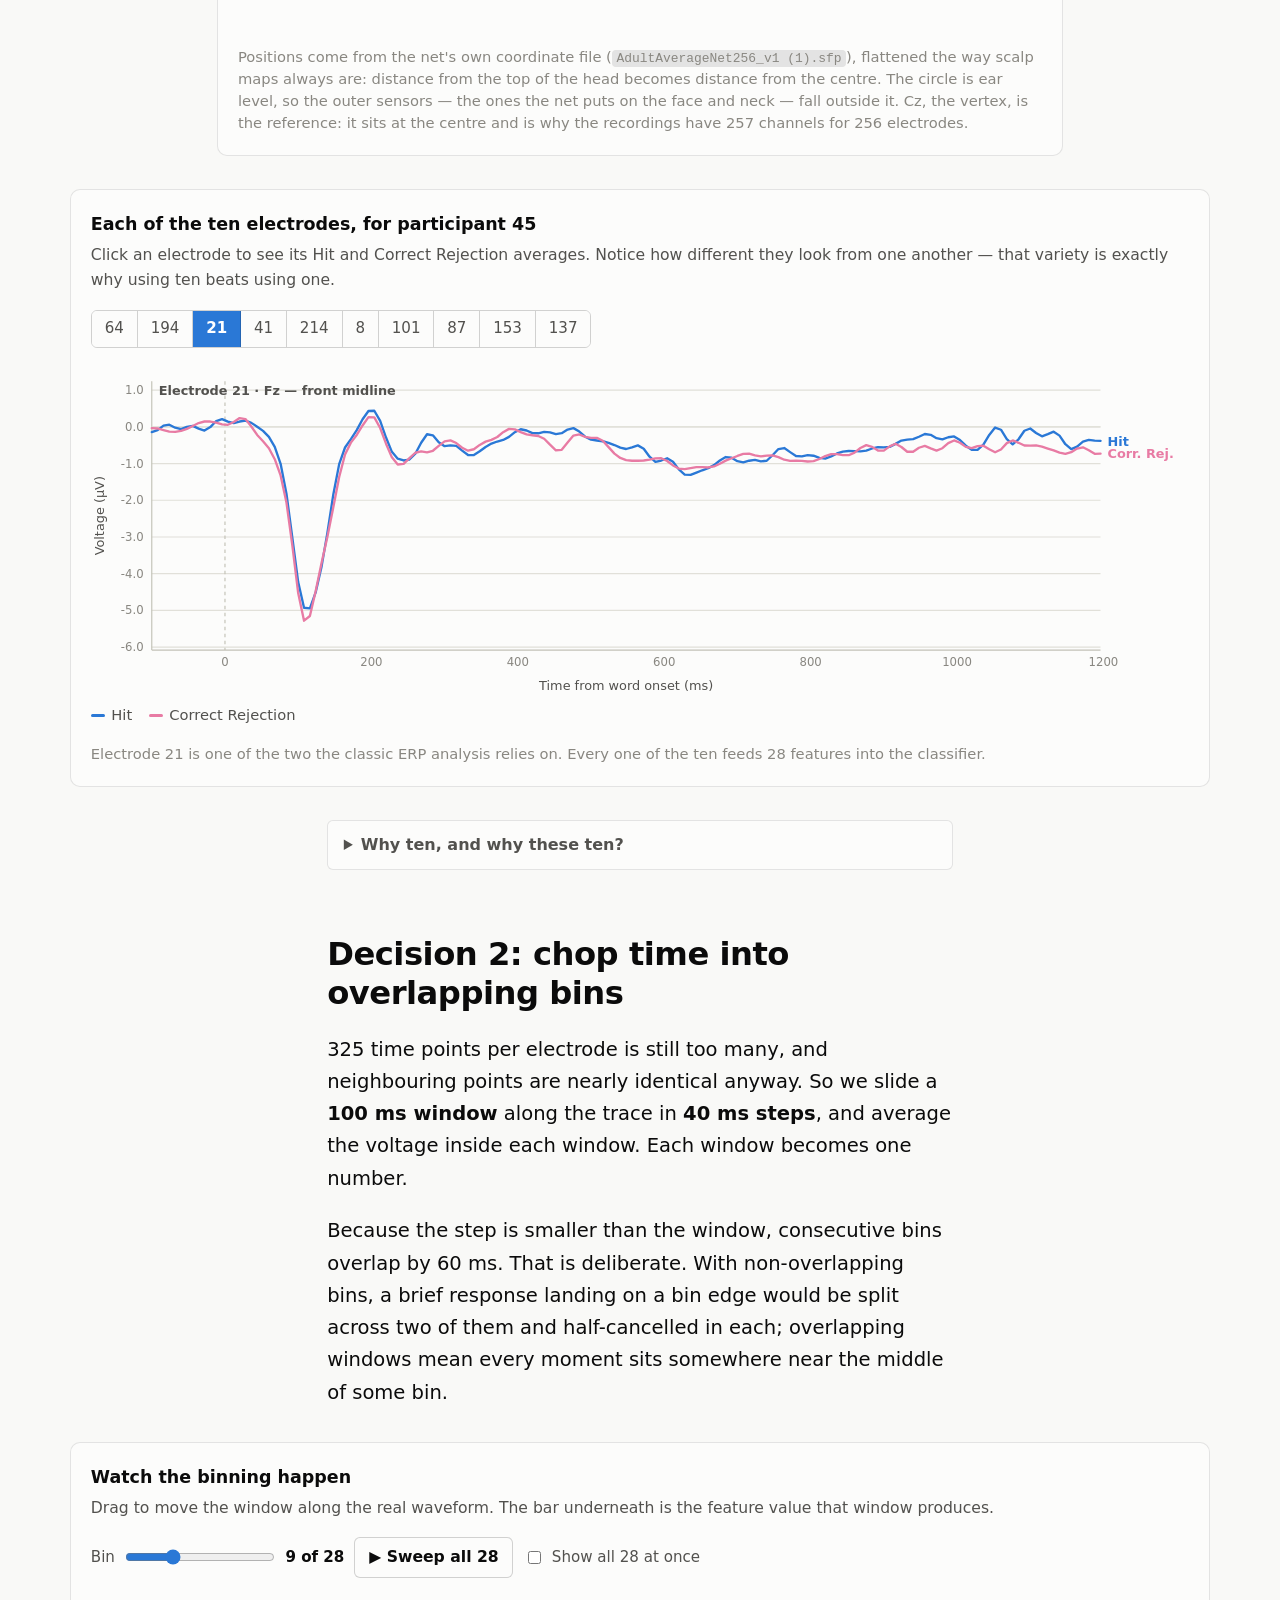
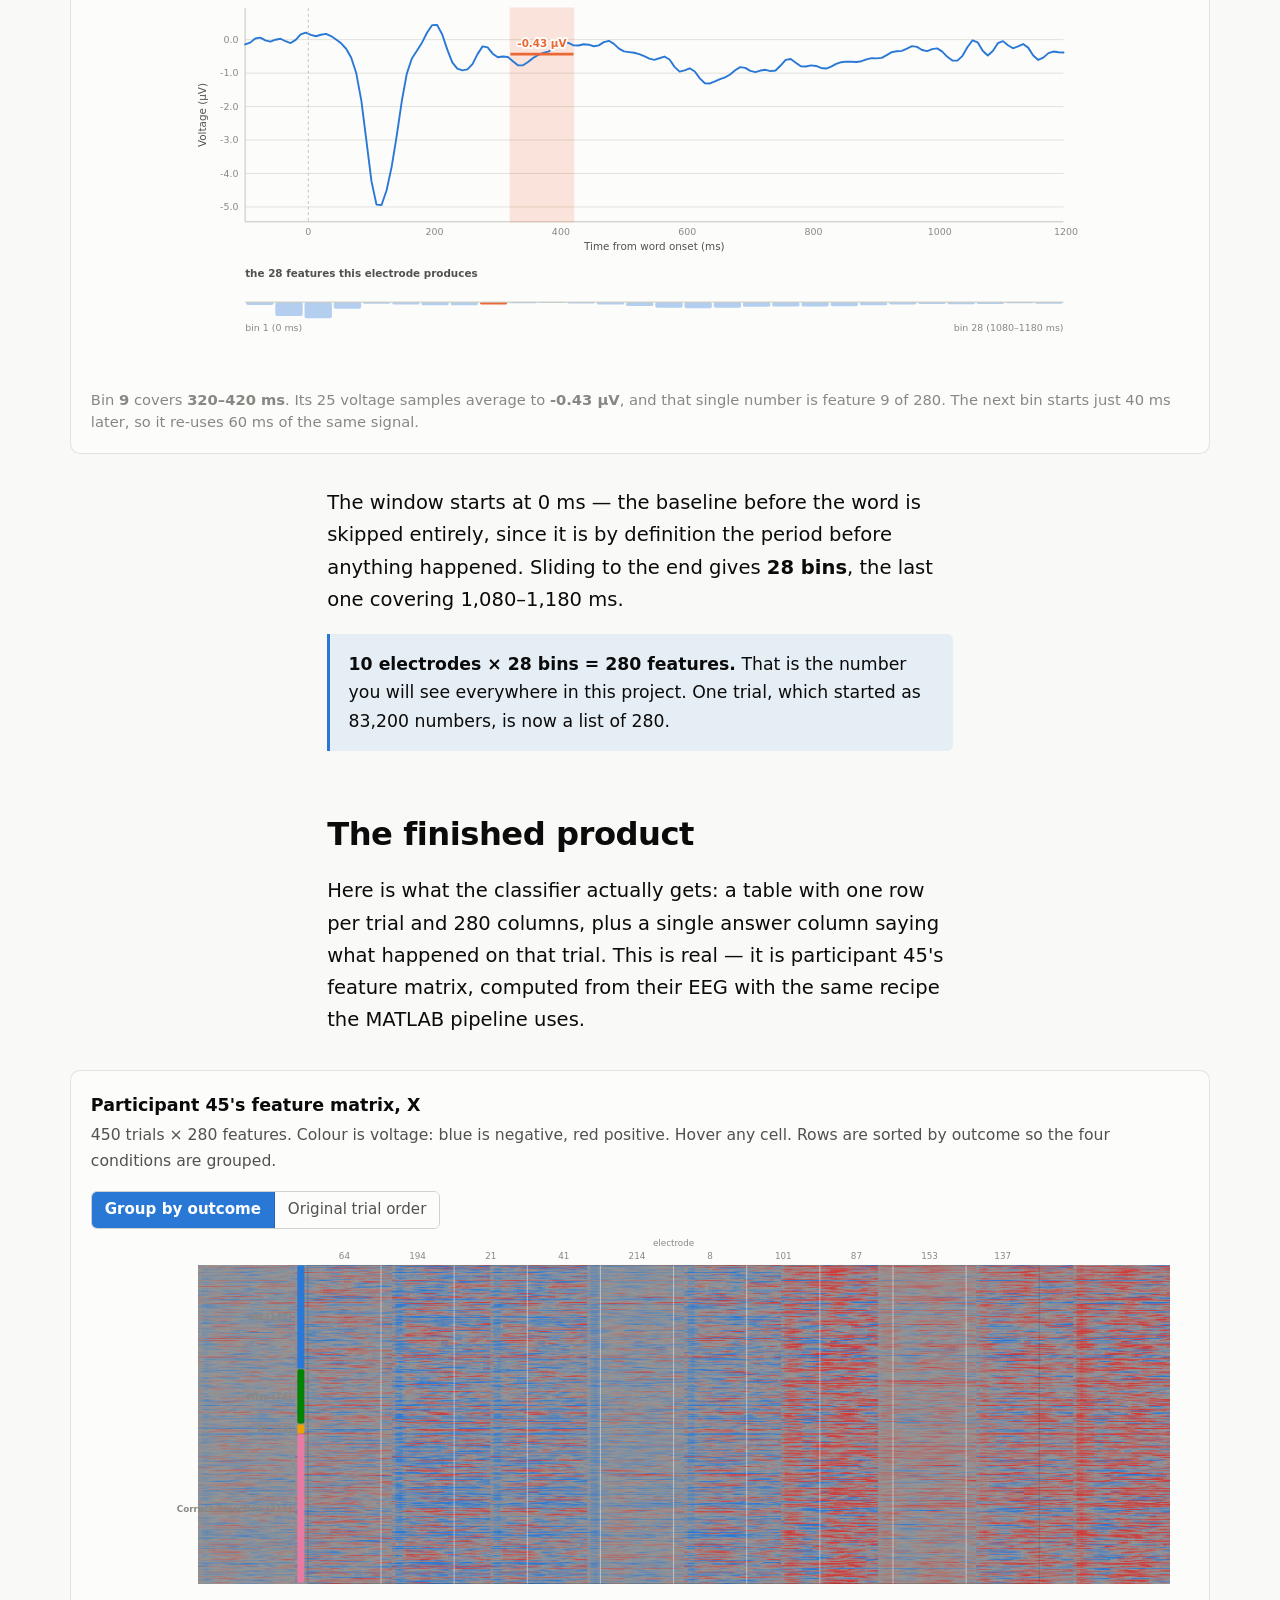
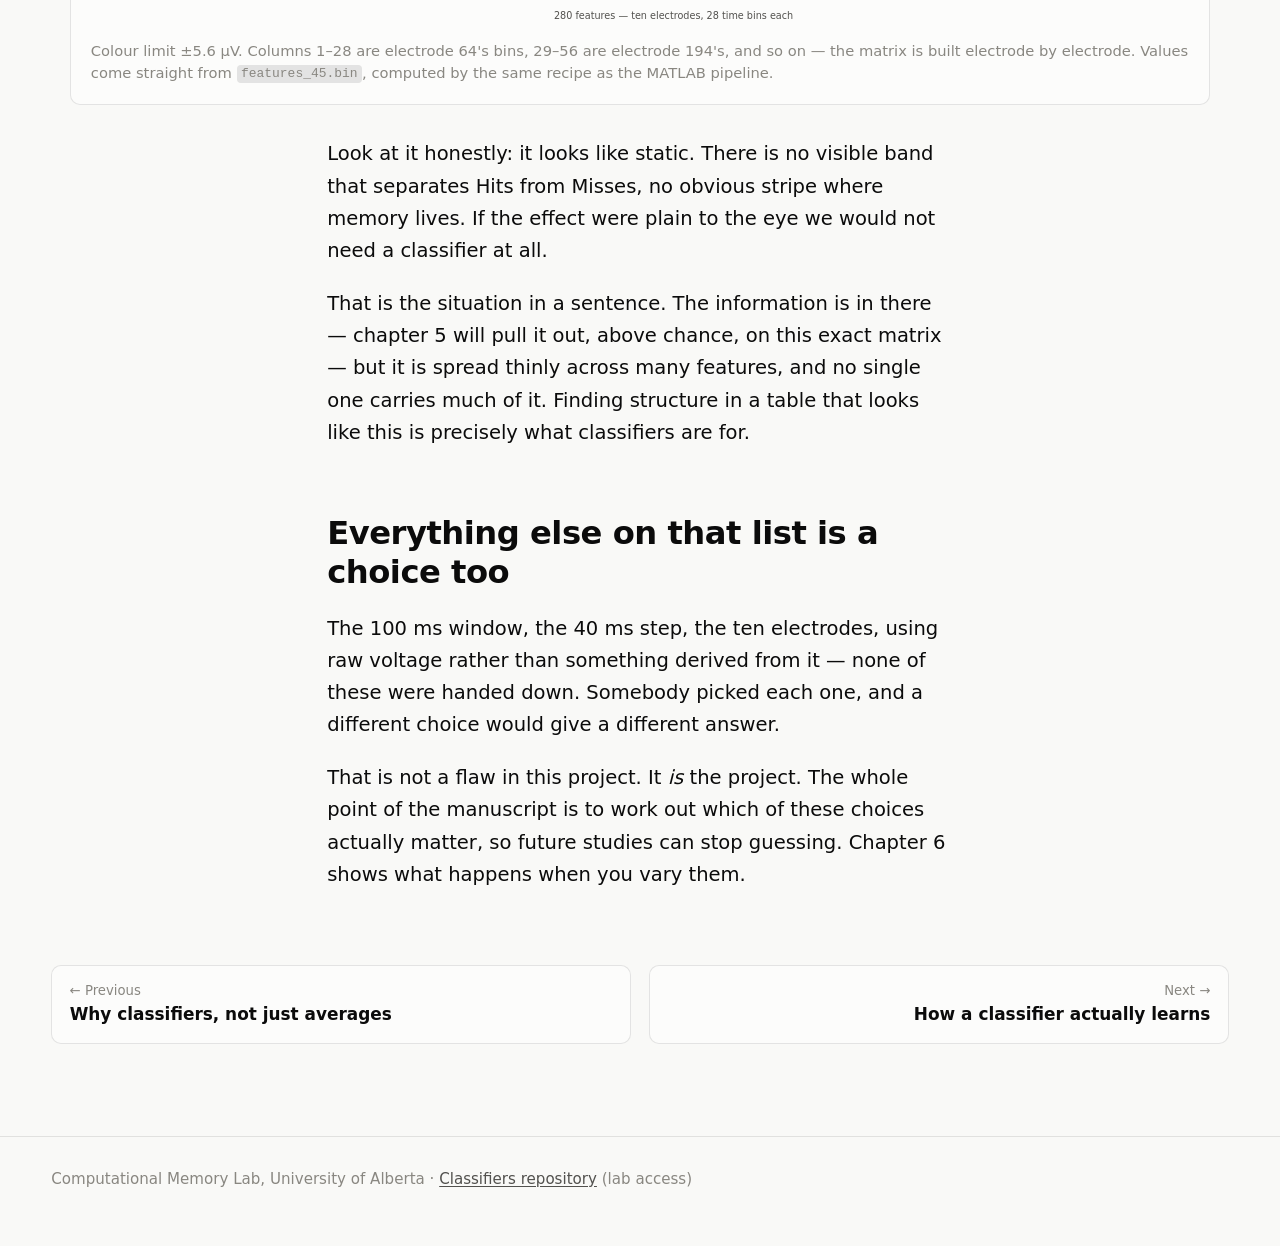
==== commit 3053ee0a: "Sync site from Classifiers @ 0f81551" ====
--- a/features.html
+++ b/features.html
@@ -63,8 +63,7 @@
 
     <div class="prose">
       <p>
-        We cannot hand a classifier 83,200 numbers per trial, and the reason is worth
-        understanding now rather than later.
+        We cannot hand a classifier 83,200 numbers per trial, and the reason matters.
       </p>
       <p>
         A classifier learns one weight per input. With 83,200 inputs and only 450 trials
